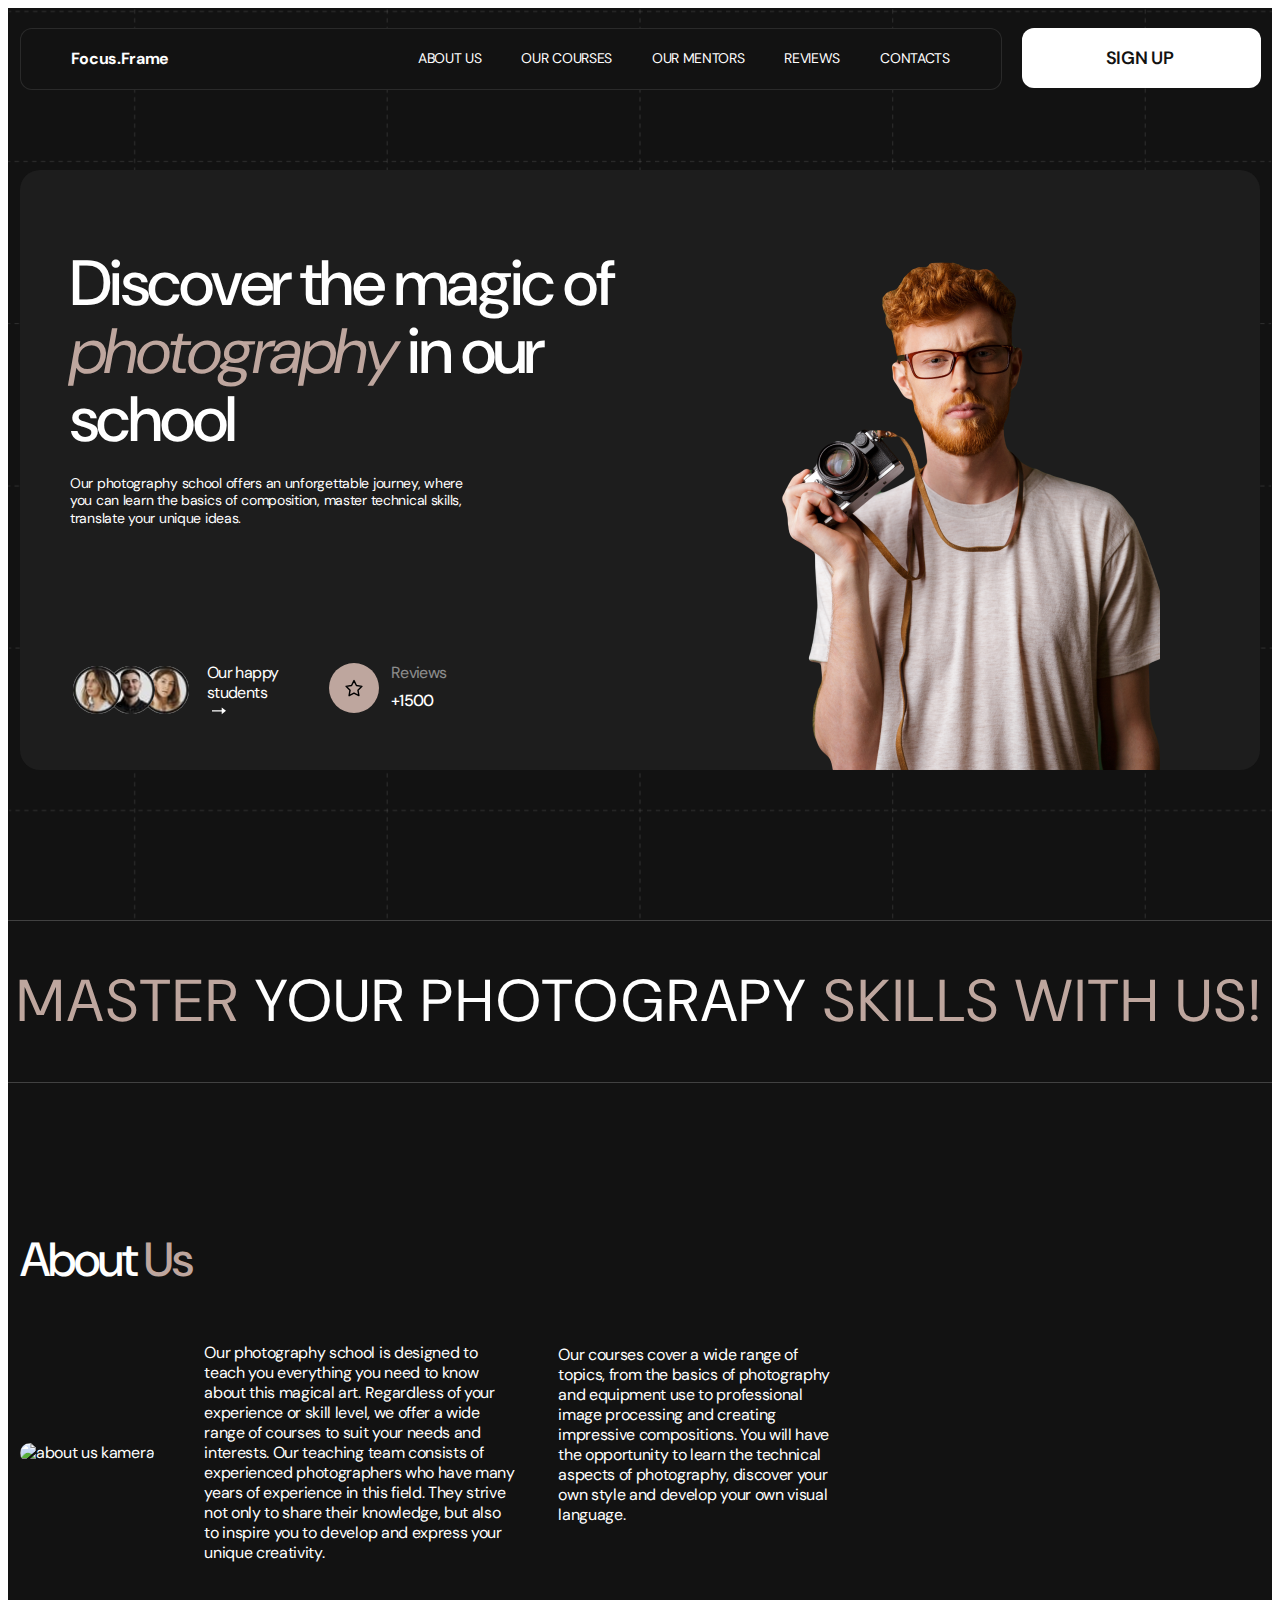
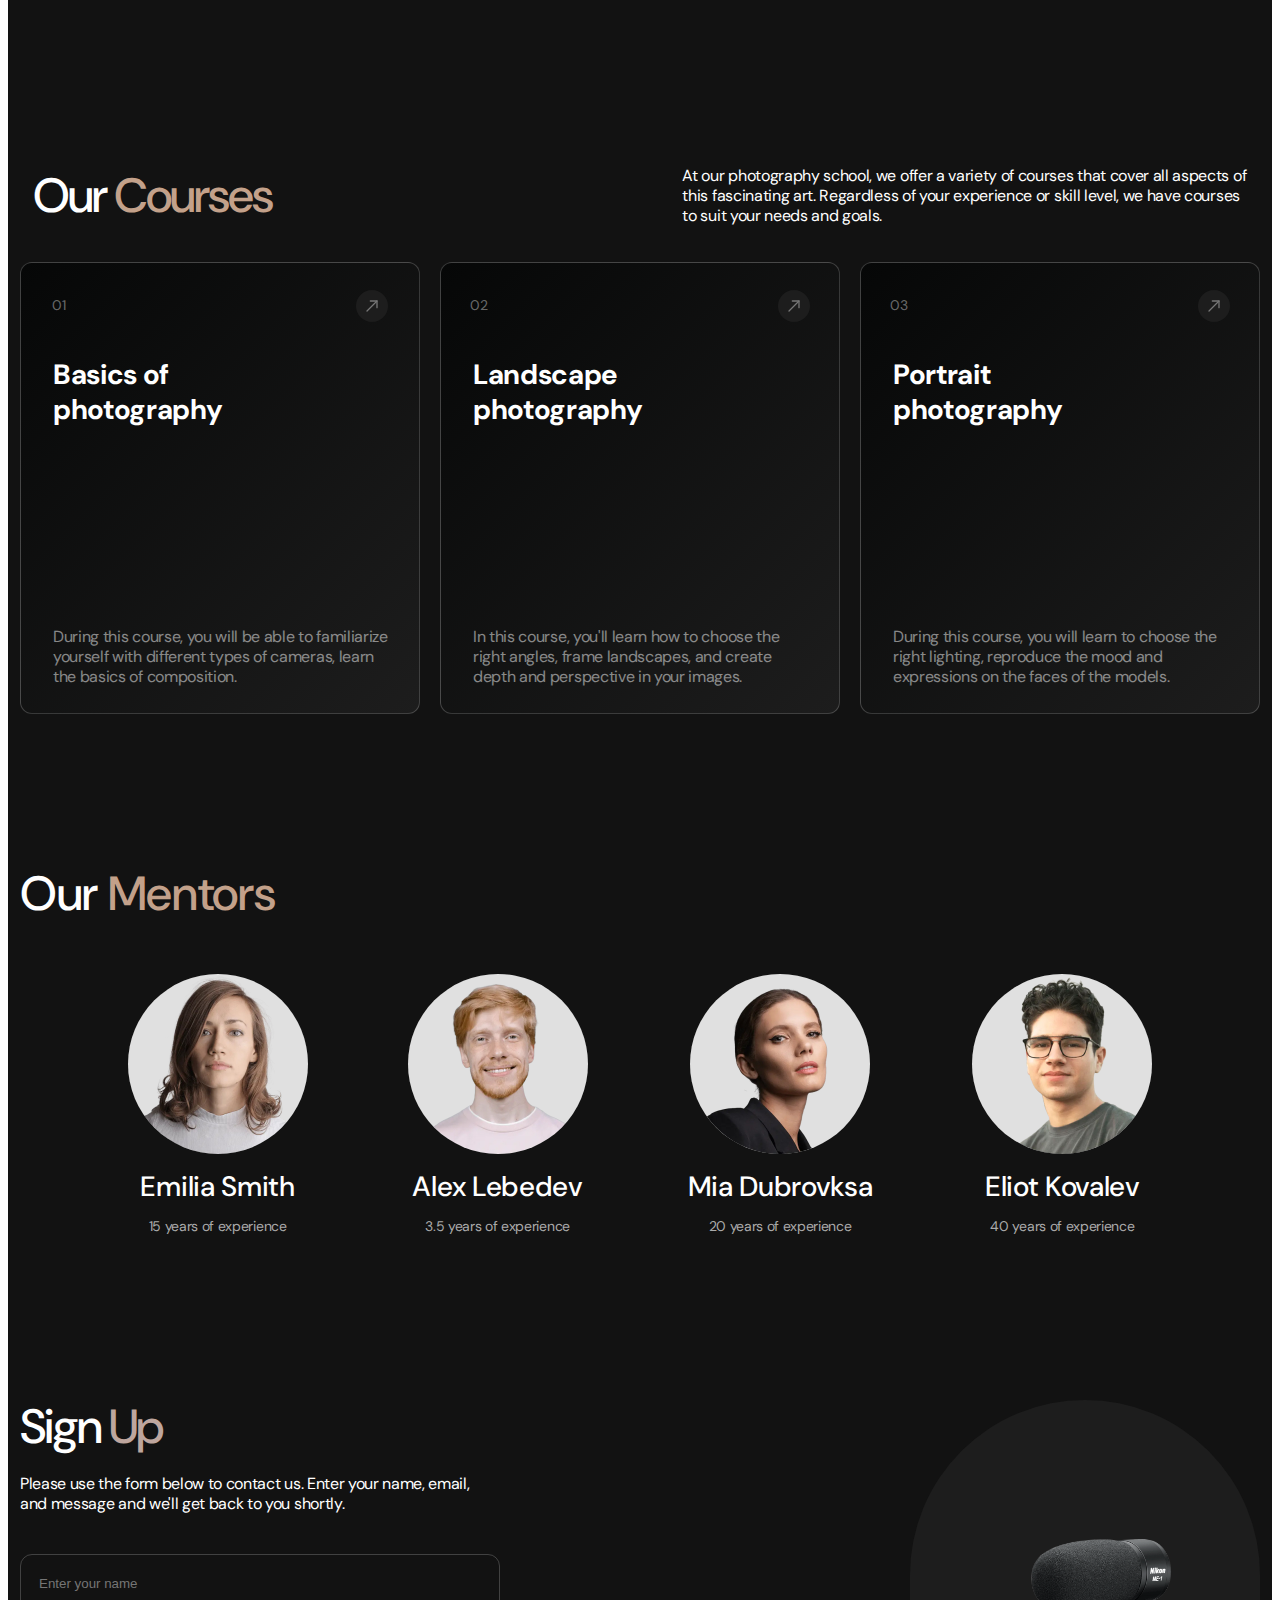
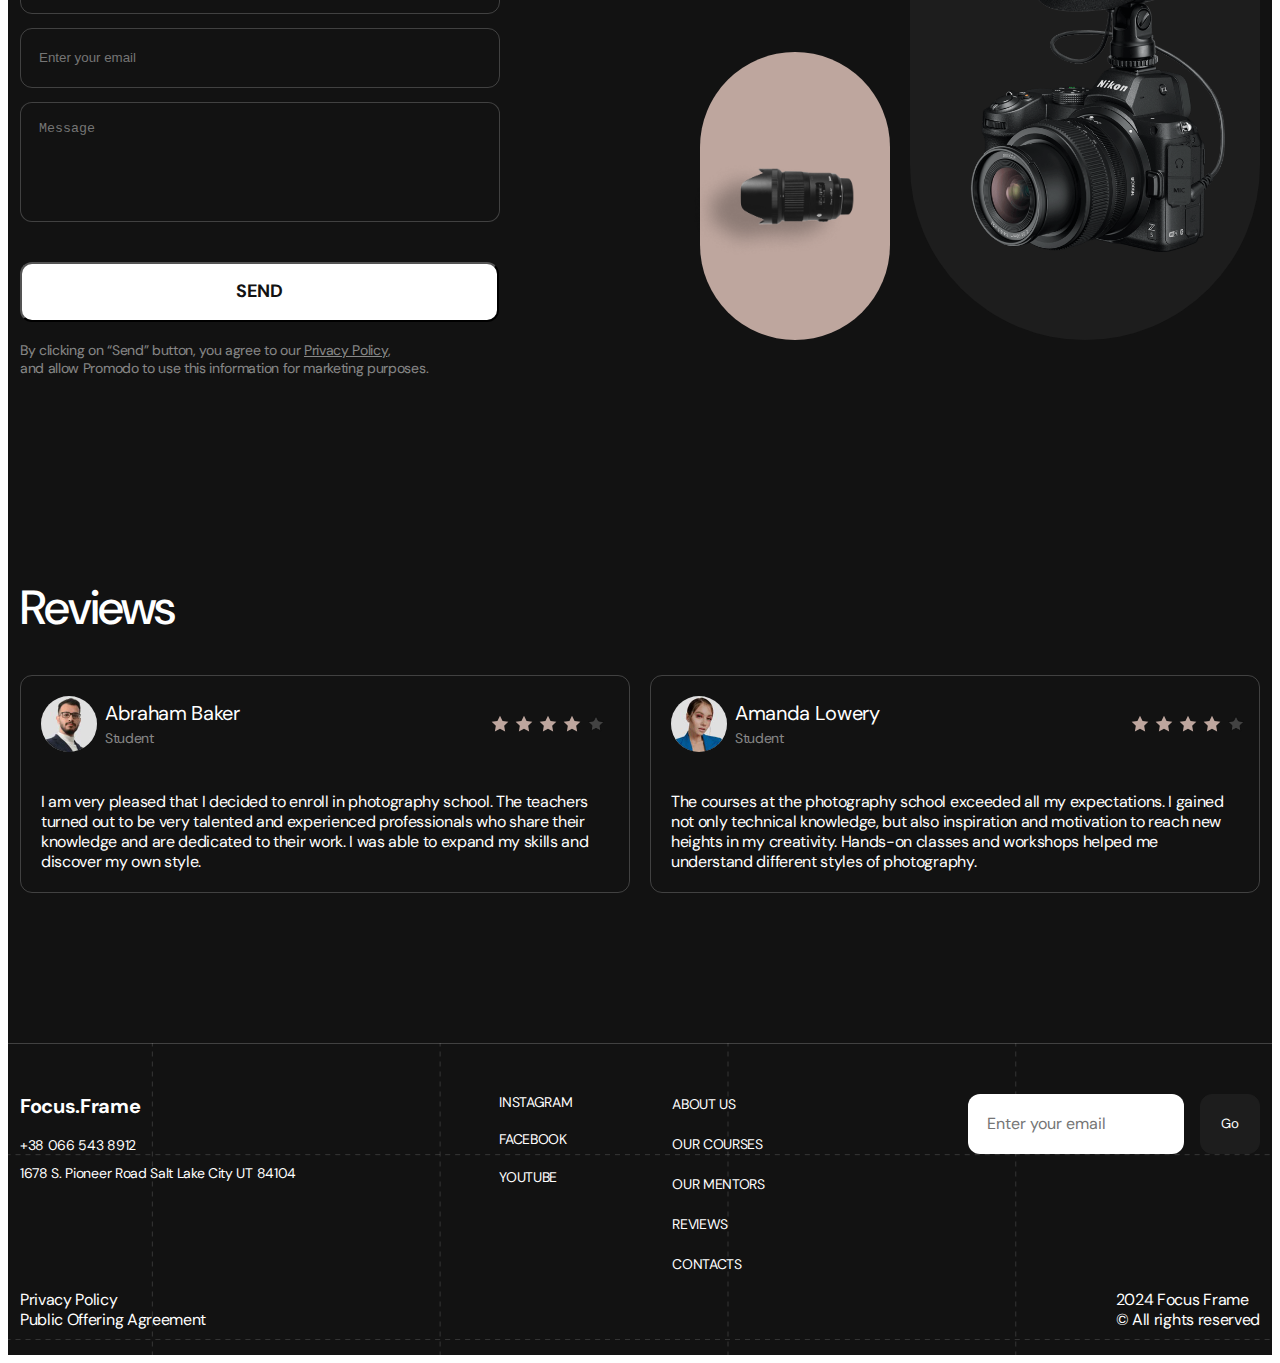
==== index.html @ 06e463d1 "Update index.html" ====
<!DOCTYPE html>
<html lang="en">
  <head>
    <meta charset="UTF-8" />
    <meta name="viewport" content="width=device-width, initial-scale=1.0" />
    <meta
      name="description"
      content="Profesyonel fotoğrafçılık kursumuzla, fotoğraf çekim teknikleri, kompozisyon ve ışıklandırma gibi önemli becerileri öğrenin. Hem yeni başlayanlar hem de deneyimli fotoğrafçılar için kapsamlı eğitim fırsatları."
    />
    <title>FocusFrame</title>
    <link rel="stylesheet" href="./css/styles.css" />
    <link
      rel="stylesheet"
      href="https://cdnjs.cloudflare.com/ajax/libs/modern-normalize/3.0.1/modern-normalize.min.css"
      integrity="sha512-q6WgHqiHlKyOqslT/lgBgodhd03Wp4BEqKeW6nNtlOY4quzyG3VoQKFrieaCeSnuVseNKRGpGeDU3qPmabCANg=="
      crossorigin="anonymous"
      referrerpolicy="no-referrer"
    />

    <link rel="preconnect" href="https://fonts.googleapis.com" />
    <link rel="preconnect" href="https://fonts.gstatic.com" crossorigin />
    <link
      href="https://fonts.googleapis.com/css2?family=DM+Sans:ital,opsz,wght@0,9..40,100..1000;1,9..40,100..1000&family=Playfair+Display:ital,wght@0,400..900;1,400..900&family=Raleway:ital,wght@0,100..900;1,100..900&family=Roboto:ital,wght@0,100;0,300;0,400;0,500;0,700;0,900;1,100;1,300;1,400;1,500;1,700;1,900&family=Tangerine:wght@400;700&display=swap"
      rel="stylesheet"
    />
  </head>
  <body>
    <!-- HEADER BAŞLADI-->

    <div class="hero_container">
      <header class="header" id="focus_frame">
        <div class="header_cont">
          <div class="nav_container">
            <a class="logo-link" href="#focus_frame">Focus.Frame</a>
            <nav class="header_nav">
              <ul class="nav_list">
                <li class="nav-item">
                  <a href="#about-section">About Us</a>
                </li>
                <li class="nav-item">
                  <a href="#courses-section">Our Courses</a>
                </li>
                <li class="nav-item">
                  <a href="#mentors">Our Mentors</a>
                </li>
                <li class="nav-item">
                  <a href="#reviews-section">Reviews</a>
                </li>
                <li class="nav-item">
                  <a href="#footer-section">Contacts</a>
                </li>
              </ul>
            </nav>

            <div class="cam_menu">
              <div class="camera_ic">
                <a class="camera-ic-a" href="">
                  <div class="clearfix pbs">
                    <svg class="icon icon-camera" width="16" height="16">
                      <use
                        xlink:href="./images/symbol-defs.svg#icon-camera"
                      ></use>
                    </svg>
                  </div>
                </a>
              </div>

              <div class="hamburger-menu">
                <span class="long"></span>
                <span class="short"></span>
                <span class="long"></span>
              </div>
            </div>
          </div>
          <div class="sign_button">
            <a class="sign_a" href="#sign_up">SIGN UP</a>
          </div>

          <!-- Tablet ve mobile versiyonda menünün açılması için "is-close" u kaldırınız !! -->
          <div class="mobile_window is-close ">
            <div class="mobile_menu">
              <div class="exit_div">
                <a href=""><span class="close-btn"></span></a>
              </div>
              <nav class="mobile-nav">
                <ul class="mobile-nav-list">
                  <li class="mobile-nav-item">
                    <a class="mobile-nav-item-link" href="#about-section"
                      >ABOUT US
                    </a>
                  </li>
                  <li class="mobile-nav-item">
                    <a class="mobile-nav-item-link" href="#courses-section"
                      >OUR COURSES</a
                    >
                  </li>
                  <li class="mobile-nav-item">
                    <a class="mobile-nav-item-link" href="#mentors"
                      >OUT MENTORS</a
                    >
                  </li>
                  <li class="mobile-nav-item">
                    <a class="mobile-nav-item-link" href="#reviews-section"
                      >REVİEWS</a
                    >
                  </li>
                  <li class="mobile-nav-item">
                    <a class="mobile-nav-item-link" href="#footer-section"
                      >CONTACTS</a
                    >
                  </li>
                </ul>
              </nav>
              <div class="mobile_menu_img">
                <img
                  src="./images/kamera.jpg"
                  alt="mobile menü kamera"
                  width="200"
                  height="250"
                />
              </div>
            </div>
          </div>
        </div>
      </header>
      <!-- HEADER BİTTİ-->

      <!-- HERO-SECTİON BAŞLADI-->
      <section class="hero_section">
        <div class="discover_cont">
          <h1 class="discover_title">
            Discover the magic of <span class="photo_span">photography </span>in
            our school
          </h1>
          <p class="discover_p">
            Our photography school offers an unforgettable journey, where you
            can learn the basics of composition, master technical skills,
            translate your unique ideas.
          </p>
          <div class="happy_cont">
            <ul class="happy-list">
              <li class="happy-item">
                <img
                  srcset="./images/girl.jpg 1x, ./images/girl@2x.jpg 2x"
                  alt="girl1"
                  width="54px"
                  height="54px"
                />
              </li>
              <li class="happy-item">
                <img
                  srcset="./images/boy.jpg 1x, ./images/boy@2x.jpg 2x"
                  alt="boy"
                  width="54px"
                  height="54px"
                />
              </li>
              <li class="happy-item">
                <img
                  srcset="
                    ./images/secondgirl.jpg    1x,
                    ./images/secondgirl@2x.jpg 2x
                  "
                  alt="secondgirl"
                  width="54px"
                  height="54px"
                />
              </li>
            </ul>
            <div class="student_text">
              <a class="students_p" href="">Our happy students</a>
              <div class="clearfix pbs">
                <svg width="24" height="14" class="icon icon-arrowone">
                  <use
                    xlink:href="./images/symbol-defs.svg#icon-arrowone"
                  ></use>
                </svg>
              </div>
            </div>
            <div class="star_rew">
              <div class="star_back">
                <svg
                  width="20"
                  height="19"
                  class="icon icon-herostar"
                  fill="none"
                  stroke="#000"
                  stroke-width="1.5"
                >
                  <use xlink:href="./images/symbol-defs.svg#icon-star"></use>
                </svg>
              </div>
              <div class="rew_div">
                <p class="rew_p">Reviews</p>
                <p class="rew_numb">+1500</p>
              </div>
            </div>
          </div>
        </div>
        <div class="cameramen_cont">
          <img
            srcset="./images/cameramen.png 1x, ./images/cameramen@2x.png 2x"
            alt="cameramen"
          />
        </div>
      </section>
    </div>

    <!-- HERO-SECTİON BİTTİ-->

    <!-- MASTER-SECTİON BAŞLADI-->

    <section id="master-section">
      <h2 class="master">

        MASTER <span class="master-span">YOUR PHOTOGRAPY </span> <span class="skill-mobile-span">SKILLS WITH US!</span>

      </h2>
    </section>

    <!-- MASTER-SECTİON BİTTİ-->

    <!-- ABOUT-SECTİON BAŞLADI-->

    <section id="about-section">
      <div class="about-us-container">
        <div class="about-us">
          <h2 class="about-us-title">
            About<span class="about-span"> Us</span>
          </h2>
        </div>
        <div class="about-us-kamera">
          <div class="about-us-img">
            <img
              class="kamera-img"
              src="images/kamera.jpg"
              alt="about us kamera"
            />
          </div>
          <div class="kamera-paragraf">
            <p class="paragraf-our-photo">
              Our photography school is designed to teach you everything you
              need to know about this magical art. Regardless of your experience
              or skill level, we offer a wide range of courses to suit your
              needs and interests. Our teaching team consists of experienced
              photographers who have many years of experience in this field.
              They strive not only to share their knowledge, but also to inspire
              you to develop and express your unique creativity.
            </p>

            <p class="paragraf-our-courses">
              Our courses cover a wide range of topics, from the basics of
              photography and equipment use to professional image processing and
              creating impressive compositions. You will have the opportunity to
              learn the technical aspects of photography, discover your own
              style and develop your own visual language.
            </p>
          </div>
        </div>
      </div>
    </section>

    <!-- ABOUT-SECTİON BİTTİ-->

    <!-- OUR-COURSES-SECTİON BAŞLADI-->
    <section id="courses-section">
      <div class="courses-container">
        <div class="courses-header">
          <h2 class="courses-head">
            Our <span class="courses-span">Courses</span>
          </h2>
          <p class="courses-head-text">
            At our photography school, we offer a variety of courses that cover
            all aspects of this fascinating art. Regardless of your experience
            or skill level, we have courses to suit your needs and goals.
          </p>
        </div>
        <div class="course-block">
          <!--İlk Kurs Bloğu-->
          <div class="course-card">
            <div class="course-number-area">
              <p class="course-number">01</p>
              <div class="course-icon">
                <svg width="20" height="20" class="icon icon-arrowtwo">
                  <use
                    xlink:href="./images/symbol-defs.svg#icon-arrowtwo"
                  ></use>
                </svg>
              </div>
            </div>
            <h3 class="course-card-title">Basics of photography</h3>
            <p class="course-card-text">
              During this course, you will be able to familiarize yourself with
              different types of cameras, learn the basics of composition.
            </p>
          </div>
          <!--İkinci Kurs Bloğu-->

          <div class="course-card">
            <div class="course-number-area">
              <p class="course-number">02</p>
              <div class="course-icon">
                <svg width="20" height="20" class="icon icon-arrowtwo">
                  <use
                    xlink:href="./images/symbol-defs.svg#icon-arrowtwo"
                  ></use>
                </svg>
              </div>
            </div>
            <h3 class="course-card-title">Landscape photography</h3>
            <p class="course-card-text">
              In this course, you'll learn how to choose the right angles, frame
              landscapes, and create depth and perspective in your images.
            </p>
          </div>
          <!--Üçüncü Kurs Bloğu-->

          <div class="course-card">
            <div class="course-number-area">
              <p class="course-number">03</p>
              <div class="course-icon">
                <svg width="20" height="20" class="icon icon-arrowtwo">
                  <use
                    xlink:href="./images/symbol-defs.svg#icon-arrowtwo"
                  ></use>
                </svg>
              </div>
            </div>
            <h3 class="course-card-title">Portrait photography</h3>
            <p class="course-card-text">
              During this course, you will learn to choose the right lighting,
              reproduce the mood and expressions on the faces of the models.
            </p>
          </div>
        </div>
      </div>
    </section>
    <!-- OUR-COURSES-SECTİON BİTTİ-->

    <!-- OUR-MENTORS-SECTİON BAŞLADI-->
    <section id="mentors">
      <div class="mentors-container">
        <h2 class="mentor-head">
          Our <span class="mentors-highlight">Mentors</span>
        </h2>
        <div class="mentors">
          <!-- İlk mentor bilgisi -->
          <div class="mentor">
            <img src="images/mentor-emilia.jpg" alt="Emilia Smith" />
            <h3>Emilia Smith</h3>
            <p>15 years of experience</p>
          </div>
          <!-- İkinci mentor bilgisi -->
          <div class="mentor">
            <img src="images/mentor-alex.jpg" alt="Alex Lebedev" />
            <h3>Alex Lebedev</h3>
            <p>3.5 years of experience</p>
          </div>
          <!-- Üçüncü mentor bilgisi -->
          <div class="mentor">
            <img src="images/mentor-mia.jpg" alt="Mia Dubrovksa" />
            <h3>Mia Dubrovksa</h3>
            <p>20 years of experience</p>
          </div>
          <!-- Dördüncü mentor bilgisi -->
          <div class="mentor">
            <img src="images/mentor-eliot.jpg" alt="Eliot Kovalev" />
            <h3>Eliot Kovalev</h3>
            <p>40 years of experience</p>
          </div>
        </div>
      </div>
    </section>
    <!-- OUR-MENTORS-SECTİON BİTTİ-->

    <!-- SIGN-UP-SECTİON BAŞLADI-->

    <section class="sign_up" id="sign_up">
      <div class="sign_up_container">
        <div class="sign-up-div">
          <h2 class="sign-up-tittle">
            <span>Sign </span><span class="sign-up-title2">Up</span>
          </h2>
          <p class="sign_up_desc">
            Please use the form below to contact us. Enter your name, email, and
            message and we'll get back to you shortly.
          </p>
          <form name="modal_form">
            <div class="input-group">
              <div class="input-prop">
                <input
                  type="text"
                  name="username"
                  class="username"
                  placeholder="Enter your name"
                />
              </div>
              <div class="input-prop">
                <input
                  type="text"
                  name="email"
                  class="email"
                  placeholder="Enter your email"
                />
              </div>

              <textarea
                name="message"
                id="message"
                class="message"
                placeholder="Message"
              ></textarea>
            </div>
            <div class="send-button-area">
              <input type="submit" value="Send" class="send-button" />
            </div>
            <div class="privacy-policy">
              <p class="alt-metin">
                By clicking on “Send” button, you agree to our
                <a href="#" class="privacy-policy-link">Privacy Policy</a
                >,<br />
                and allow Promodo to use this information for marketing
                purposes.
              </p>
            </div>
          </form>
        </div>
        <div class="camera-group">
          <div class="camera-lens">
            <img
              src="./images/sign_cam.png"
              srcset="./images/sign_cam@2x.png"
              alt="camera lens"
            />
          </div>
          <div class="camera-2">
            <div class="camera-2-back">
              <img
                src="./images/sign_camtwo.png"
                srcset="./images/sign_camtwo@2x.png"
                alt="camera photography"
              />
            </div>
          </div>
        </div>
      </div>
    </section>

    <!-- SIGN-UP-SECTİON BİTTİ-->

    <!-- REVİEWS-SECTİON BAŞLADI-->
    <section id="reviews-section" class="reviews-section">
      <div class="reviews-container">
        <div class="reviews-header">
          <h2 class="reviews-head">Reviews</h2>
        </div>
        <div class="reviews-cards">
          <div class="reviews-block">
            <div class="reviews-infostar">
              <div class="reviews-info">
                <img
                  src="images\abraham.jpg"
                  alt="Abraham Baker"
                  class="reviews-image"
                  srcset="images\abraham@2x.jpg"
                />
                <div class="reviews-info-plus">
                  <p class="review-personne-name">Abraham Baker</p>
                  <p class="review-personne-status">Student</p>
                </div>
              </div>
              <div class="review-stars">
                <svg width="20" height="20" class="icon-herostar">
                  <use xlink:href="./images/symbol-defs.svg#icon-star"></use>
                </svg>
                <svg width="20" height="20" class="icon-herostar">
                  <use xlink:href="./images/symbol-defs.svg#icon-star"></use>
                </svg>
                <svg width="20" height="20" class="icon-herostar">
                  <use xlink:href="./images/symbol-defs.svg#icon-star"></use>
                </svg>
                <svg width="20" height="20" class="icon-herostar">
                  <use xlink:href="./images/symbol-defs.svg#icon-star"></use>
                </svg>
                <svg width="20" height="20" class="icon-herostar">
                  <use
                    xlink:href="./images/symbol-defs.svg#icon-herostar"
                  ></use>
                </svg>
              </div>
            </div>

            <p class="reviews-text">
              I am very pleased that I decided to enroll in photography school.
              The teachers turned out to be very talented and experienced
              professionals who share their knowledge and are dedicated to their
              work. I was able to expand my skills and discover my own style.
            </p>
          </div>

          <div class="reviews-block-two">
            <div class="reviews-infostar">
              <div class="reviews-info">
                <img
                  src="images\amanda.jpg"
                  alt="Amanda Lowery"
                  class="reviews-image"
                  srcset="images\amanda@2x.jpg"
                />
                <div class="reviews-info-plus">
                  <p class="review-personne-name">Amanda Lowery</p>
                  <p class="review-personne-status">Student</p>
                </div>
              </div>
              <div class="review-stars-two">
                <svg width="20" height="20" class="icon-herostar">
                  <use xlink:href="./images/symbol-defs.svg#icon-star"></use>
                </svg>
                <svg width="20" height="20" class="icon-herostar">
                  <use xlink:href="./images/symbol-defs.svg#icon-star"></use>
                </svg>
                <svg width="20" height="20" class="icon-herostar">
                  <use xlink:href="./images/symbol-defs.svg#icon-star"></use>
                </svg>
                <svg width="20" height="20" class="icon-herostar">
                  <use xlink:href="./images/symbol-defs.svg#icon-star"></use>
                </svg>
                <svg width="20" height="20" class="icon-herostar">
                  <use
                    xlink:href="./images/symbol-defs.svg#icon-herostar"
                  ></use>
                </svg>
              </div>
            </div>
            <p class="reviews-text">
              The courses at the photography school exceeded all my
              expectations. I gained not only technical knowledge, but also
              inspiration and motivation to reach new heights in my creativity.
              Hands-on classes and workshops helped me understand different
              styles of photography.
            </p>
          </div>
        </div>
      </div>
    </section>
    <!-- REVİEWS-SECTİON BİTTİ-->

    <!-- FOOTER-SECTİON BAŞLADI -->

    <footer class="footer-section" id="footer-section">
      <div class="footer-container">
        <div class="footer-sol-blok">
          <div class="footer-logo">
            <a href="#focus_frame" class="footer-logo-link">Focus.Frame</a>
          </div>
          <address class="footer-adress">
            <ul class="footer-adress-list">
              <li class="footer-tel-number">
                <a href="#" class="footer-tel-number-link">+38 066 543 8912</a>
              </li>
              <li class="footer-adress-city">
                1678 S. Pioneer Road Salt Lake City UT 84104
              </li>
            </ul>
          </address>
        </div>
        <div class="footer-orta-blok">
          <div class="footer-social-media-links">
            <a href="instagram" class="orta-blok-links">instagram</a>
            <a href="facebook" class="orta-blok-links">facebook</a>
            <a href="youtube" class="orta-blok-links">youtube</a>
          </div>
          <nav class="footer-nav">
            <ul class="nav-list">
              <li class="nav-list-items">
                <a href="#about-section" class="orta-blok-links">about us</a>
              </li>
              <li class="nav-list-items">
                <a href="#courses-section" class="orta-blok-links"
                  >our courses</a
                >
              </li>
              <li class="nav-list-items">
                <a href="#mentors" class="orta-blok-links">our mentors</a>
              </li>
              <li class="nav-list-items">
                <a href="#reviews-section" class="orta-blok-links">reviews</a>
              </li>
              <li class="nav-list-items">
                <a href="#footer-section" class="orta-blok-links">contacts</a>
              </li>
            </ul>
          </nav>
        </div>
        <div class="footer-sag-blok">
          <form class="footer-input">
            <input
              type="email"
              class="footer-input-email"
              placeholder="Enter your email"
            />
            <input type="submit" value="Go" class="footer-go-button" />
          </form>
        </div>
      </div>

      <div class="footer-en-alt-blok">
        <div class="footer-privacy-policy">
          <a href="#" class="footer-privacy-public">Privacy Policy </a><br />
          <a href="#" class="footer-privacy-public"
            >Public Offering Agreement</a
          >
        </div>
        <div class="footer-focus-frame">
          <p class="focus-frame-prag">2024 Focus Frame</p>
          <p class="focus-frame-prag">© All rights reserved</p>
        </div>
      </div>
    </footer>

    <!-- FOOTER-SECTİON BİTTİ -->
  </body>
</html>
---- css/styles.css ----
body {
  font-family: "DM Sans", sans-serif;
  font-weight: 400;
  font-size: 16px;
  line-height: 1.25;
  letter-spacing: -0.02em;
  color: #000;
}
* {
  box-sizing: border-box;
}

/* HEADER BAŞLADI */

.hero_container {
  position: relative;
  background-image: url(../images/grid_back.png);
  background-repeat: repeat;
  background-color: #121212;
  background-size: contain;
  background-position: center;
  z-index: 1;
  padding-bottom: 150px;
}

.header {
  display: flex;
  position: relative;
  z-index: 100;
  max-width: 1440px;
  margin: 0 auto;
}
.header_cont {
  display: flex;
  flex-direction: row;
  max-width: 100%;
  margin: 0 auto;
}
.nav_container {
  border: 1px solid rgba(255, 255, 255, 0.1);
  border-radius: 12px;
  display: flex;
  width: 982px;
  align-items: center;

  margin-top: 20px;
  margin-right: 20px;
  margin-bottom: 80px;
  background-color: #121212;
}
.nav_list {
  display: flex;
  gap: 40px;
  margin-top: 21px;
  margin-bottom: 21px;
  list-style: none;
}
.nav-item {
  font-family: "DM Sans", sans-serif;
  font-weight: 400;
  font-size: 14px;
  text-transform: uppercase;
  color: #fff;
}
.nav-item a {
  text-decoration: none;
  color: #fff;
}
.logo-link {
  margin-right: 209px;
  padding-left: 50px;
  font-size: 16px;
  font-weight: 700;
  text-decoration: none;
  color: #fff;
}
.sign_button {
  margin-top: 20px;
  border-radius: 12px;
  padding: 16px 84px;
  width: 239px;
  height: 60px;
  background: #fff;
}
.sign_button:hover {
  background-color: #121212;
  color: #bea69e;
  border: 1px solid #1d1d1d;
}

.sign_a {
  font-family: "DM Sans", sans-serif;
  font-weight: 600;
  font-size: 18px;
  line-height: 1.55556;
  text-transform: uppercase;
  color: #121212;
  background: #fff;
  text-decoration: none;
}
.sign_button:hover .sign_a {
  background-color: #121212;
  color: #bea69e;
}

/* HEADER BİTTİ */

/* HERO-SECTİON BAŞLADI */

.hero_section {
  background-color: #1d1d1d;
  z-index: 100;
  width: 1240px;
  height: 600px;
  margin-left: 100px;
  margin-right: 100px;
  border-radius: 20px;
  z-index: 100;
  margin: 0 auto;
}

.discover_cont {
  display: flex;
  flex-direction: column;
  padding-top: 80px;
  margin-right: 130px;
}

.discover_title {
  font-weight: 500;
  font-size: 64px;
  line-height: 1.0625;
  letter-spacing: -0.04em;
  color: #fff;
  width: 563px;
  margin-left: 50px;
  margin-top: 0;
  margin-bottom: 0;
}

.discover_p {
  width: 418px;
  margin-left: 50px;
  font-weight: 400;
  font-size: 14px;
  line-height: 1.28571;
  letter-spacing: -0.02em;
  color: #fff;
  margin-top: 20px;
  margin-bottom: 136px;
}

.photo_span {
  font-style: italic;
  font-weight: 400;
  color: #bea69e;
}

.happy_cont {
  display: flex;
  height: 56px;
  margin-bottom: 50px;
  width: 390px;
  margin-left: 50px;
}

.happy-list {
  list-style: none;
  display: flex;
  justify-content: flex-start;
  align-items: flex-start;
  width: 137px;
  padding-left: 0px;
}

.happy-item {
  position: relative;
}

.happy-item img {
  border-radius: 100px;
  border: 3px solid transparent;
}

.happy-item:nth-child(1) {
  top: -16px;
  left: 0;
  z-index: 3;
}

.happy-item:nth-child(2) {
  top: -16px;
  left: -20px;
  z-index: 2;
}

.happy-item:nth-child(3) {
  top: -16px;
  left: -40px;
  z-index: 1;
}

.student_text {
  display: flex;
  flex-direction: column;
  margin-right: 40px;
}
.students_p {
  font-weight: 400;
  font-size: 16px;
  line-height: 1.25;
  letter-spacing: -0.04em;
  color: #fff;
  width: 82px;
  margin-top: 0;
  margin-bottom: 0px;
  text-decoration: none;
}
.icon-arrowone {
  padding: 0;
}

.star_rew {
  display: flex;
}
.star_back {
  width: 50px;
  height: 50px;
  background-color: #bea69e;
  border-radius: 50%;
  display: flex;
  justify-content: center;
  align-items: center;
  margin-right: 12px;
}

.rew_div {
  display: flex;
  flex-direction: column;
}
.rew_p {
  margin: 0;
  margin-bottom: 8px;
  font-weight: 400;
  font-size: 16px;
  line-height: 1.25;
  letter-spacing: -0.04em;
  color: rgba(255, 255, 255, 0.5);
}
.rew_numb {
  margin: 0;
  font-weight: 500;
  font-size: 16px;
  line-height: 1.25;
  letter-spacing: -0.04em;
  color: #fff;
}

.hero_section {
  display: flex;
  flex-direction: row;
}

.cameramen_cont {
  margin-top: 80px;
}

/* HERO-SECTİON BİTTİ */

/* MASTER-SECTİON BAŞLADI */
#master-section {
  border-top: 1px solid rgba(255, 255, 255, 0.2);
  border-bottom: 1px solid rgba(255, 255, 255, 0.2);
  background-color: #121212;
  display: flex;
  align-items: center;
  justify-content: center;
}
.master {
  font-family: "DM Sans", sans-serif;
  font-weight: 400;
  font-size: 59px;
  line-height: 1.08;
  letter-spacing: 0.05em;
  color: rgba(190, 166, 158, 1);
}
.master-span {
  color: #fff;
}
/* MASTER-SECTİON BİTTİ */

/* ABOUT-SECTİON BAŞLADI */
#about-section {
  background-color: #121212;
  font-family: "DM Sans", sans-serif;
  color: rgba(255, 255, 255, 1);
}
.about-span {
  color: rgba(190, 166, 158, 1);
}
.about-us-title {
  font-weight: 500;
  font-size: 48px;
  line-height: 1.125;
  letter-spacing: -0.04em;
  margin-top: 0;
}
.about-us-container {
  margin: 0 auto;
  max-width: 1240px;
  padding-top: 150px;
}
.about-us-kamera {
  display: flex;
  align-items: center;
  gap: 50px;
}
.kamera-paragraf {
  display: flex;
  align-items: center;
  gap: 40px;
}
.kamera-img {
  width: 560px;
  height: 240px;
  border-radius: 1000px;
  object-fit: cover;
}
.paragraf-our-photo {
  font-size: 16px;
  width: 314px;
  height: 220px;
}
.paragraf-our-courses {
  font-size: 16px;
  width: 276px;
  height: 215px;
}

/* ABOUT-SECTİON BİTTİ */

/* OUR-COURSES-SECTİON BAŞLADI */
.courses-container {
  background-color: #121212; /* Koyu arka plan rengi */
  color: #ffffff;
  font-family: "DM Sans", sans-serif;
  padding-top: 150px;
}

.courses-header {
  display: flex;
  justify-content: center;
  align-items: center;
  gap: 410px;
}

.courses-head {
  font-size: 48px;
  font-weight: 500;
  line-height: 1.12em;
  letter-spacing: -0.04em;
  text-align: start;
}

.courses-span {
  color: #c3a18a;
}

.courses-head-text {
  width: 565px;
  height: 60px;
  font-size: 16px;
}

.course-block {
  display: flex;
  justify-content: center;
  gap: 20px;
  
}

.course-card {
  background: linear-gradient(
    135deg,
    rgba(6, 7, 7, 1),
    rgba(29, 29, 29, 1)
  ); /* Linear gradient */
  width: 400px;
  height: 452px;
  border-radius: 12px;
  border: 1px solid rgba(255, 255, 255, 0.2);
}

.course-number-area {
  display: flex;
  flex-direction: row;
  gap: 290px;
  justify-content: center;
  align-items: center;
  margin-top: 20px;
}

.course-number {
  color: rgba(255, 255, 255, 0.4);
  font-size: 14px;
}

.course-icon {
  display: flex;
  align-items: center;
  justify-content: center;
  background-color: rgba(29, 29, 29, 1);
  border-radius: 50%;
  width: 32px;
  height: 32px;
}

.course-icon:hover {
  background-color: #c3a18a;
  cursor: pointer;
}

.course-card-title {
  font-size: 28px;
  width: 265px;
  margin-bottom: 200px;
  margin-left: 32px;
}

.course-card-text {
  font-size: 16px;
  color: rgba(255, 255, 255, 0.5);
  margin-left: 32px;
  width: 336px;
  margin-bottom: 32px;
}

/* OUR-COURSES-SECTİON BİTTİ */

/* OUR-MENTORS-SECTİON BAŞLADI */
/* Mentorlar bölümü arka plan ve genel stil ayarları */
#mentors {
  background-color: #121212; /* Koyu arka plan rengi */
  color: #ffffff; /* Beyaz metin rengi */
  text-align: center;
  padding-top: 150px;
}
/* İçeriği merkeze almak için kullanılan kapsayıcı */
.mentors-container {
  max-width: 1440px;
  margin: auto;
}
/* Başlık stili */
.mentor-head {
  font-size: 48px;
  margin-top: 0;
  text-align: left;
  font-weight: 500;
  max-width: 1240px;
  margin: 0 auto;
  margin-bottom: 50px;
}
/* Vurgulanan kelimenin rengi */
.mentors-highlight {
  color: #c3a18a;
}
/* Mentor kartlarını yatay hizalamak için kullanılan flex container */
.mentors {
  display: flex;
  justify-content: center;
  gap: 100px;
  flex-wrap: wrap; /* Küçük ekranlarda uyumlu olması için */
}
/* Her bir mentor kartı */
.mentor {
  text-align: center;
}
/* Mentor fotoğrafları */
.mentor img {
  width: 180px;
  height: 180px;
  border-radius: 50%; /* Daire şeklinde görüntüleme */
  object-fit: cover;
}
/* Mentor isimleri */
.mentor h3 {
  margin-top: 10px;
  font-size: 28px;
  font-weight: 500;
  margin-bottom: 4px;
}
/* Mentor deneyim bilgileri */
.mentor p {
  font-size: 14px;
  color: #aaa;
  font-weight: 400;
}
/* OUR-MENTORS-SECTİON BİTTİ */

/* SIGN-UP-SECTİON BAŞLADI */
.sign_up {
  background-color: #121212;
  color: #ffffff;
  padding-top: 150px;
  font-family: "DM Sans", sans-serif;
}
.sign_up_container {
  display: flex;
  max-width: 1240px;
  margin: 0 auto;
  gap: 200px;
}
.sign-up-div {
  max-width: 480px;
  display: flex;
  flex-direction: column;
  gap: 140;
}
.sign-up-tittle {
  font-size: 48px;
  font-weight: 500;
  line-height: 1.12em;
  letter-spacing: -0.04em;
  margin: 0;
}
.sign-up-title2 {
  color: #bea69e;
  font-weight: 500;
}
.sign_up_desc {
  font-size: 16px;
  font-weight: 400;
  line-height: 1.25em;
  letter-spacing: -0.02em;
  margin-top: 20px;
  margin-bottom: 40px;
}
.modal_form {
  display: flex;
  flex-direction: column;
  max-width: 100%;
}
.input-group {
  display: flex;
  flex-direction: column;
  gap: 14px;
}
.input-prop {
  max-width: 480px;
  border: 1px solid rgba(255, 255, 255, 0.2);
  height: 60px;
  border-radius: 12px;
  display: flex;
  align-items: center;
}

.input-group .input-prop:focus-within {
  border: 1px solid rgba(255, 255, 255, 0.5);
}
.input-group .input-prop input {
  color: #fff;
  width: 100%;
  background-color: #121212;
  border: none;
  outline: none;
  padding-left: 18px;
}
.input-group .message {
  color: #fff;
  width: 100%;
  background-color: #121212;
  border: none;
  outline: none;
  resize: none;
  height: 120px;
  border: 1px solid rgba(255, 255, 255, 0.2);
  border-radius: 14px;
  padding: 18px;
  max-width: 480px;
  border: 1px solid rgba(255, 255, 255, 0.2);
  border-radius: 12px;
  display: flex;
  align-items: center;
}
.input-group .message:focus-within {
  border: 1px solid rgba(255, 255, 255, 0.5);
}

.send-button {
  margin-top: 40px;
  width: 479px;
  height: 60px;
  text-transform: uppercase;
  font-family: "DM Sans", sans-serif;
  font-weight: 700;
  font-size: 18px;
  line-height: 1.55em;
  color: rgba(18, 18, 18, 1);
  border-radius: 12px;
  background-color: rgba(255, 255, 255, 1);
}
.send-button-area:hover {
  background-color: #121212;
}
.send-button-area:hover .send-button {
  background-color: #121212;
  color: #bea69e;
  border: 1px solid #1d1d1d;
}

.privacy-policy {
  margin-top: 20px;
}
.privacy-policy,
.privacy-policy-link {
  color: rgba(255, 255, 255, 0.5);
}
.alt-metin {
  font-weight: 400;
  font-size: 14px;
  line-height: 1.28em;
  color: rgba(255, 255, 255, 0.5);
  gap: 12;
}

.camera-group {
  display: flex;
  gap: 20px;
}
.camera-lens {
  margin-top: 252px;
}
.camera-lens {
  background-color: rgba(190, 166, 158, 1);
  width: 190px;
  height: 288px;
  border-radius: 1000px;
  display: flex;
  align-items: center;
  justify-content: center;
}
.camera-lens img {
  width: 163px;
  height: 154px;
  transform: translate(-14%, 10%);
}
.camera-2-back {
  width: 350px;
  height: 540px;
  background-color: rgba(29, 29, 29, 1);
  border-radius: 1000px;
}
.camera-2-back img {
  width: 254px;
  height: 313px;
  margin-top: 139px;
  margin-bottom: 126px;
  transform: translate(24%);
}

/* SIGN-UP-SECTİON BİTTİ */


/* REVİEWS-SECTİON BAŞLADI */


/* REVİEWS-SECTİON BAŞLADI */


#reviews-section {
  background-color: #121212; /* Koyu arka plan rengi */
  color: #ffffff;
  font-family: "DM Sans", sans-serif;
  padding-top: 150px;
  padding-bottom: 150px;

}

.reviews-container {
  display: flex;
  flex-direction: column;
  justify-content: center;
  margin: 0 auto;
  max-width: 1240px;
}

.reviews-header {
  max-width: 1240px;
}

.reviews-head {
  font-size: 48px;
  text-align: start;
  font-weight: 500;
  line-height: 1.12em;
  letter-spacing: -0.04em;
}

.reviews-cards {
  display: flex;
  justify-content: center;
  align-items: center;
  gap: 20px;
  max-width: 1280px;
}

.reviews-block,
.reviews-block-two {
  border: 1px solid rgba(255, 255, 255, 0.2);
  max-width: 610px;
  border-radius: 12px;
}


}

.reviews-container {
  display: flex;
  flex-direction: column;
  justify-content: center;
  margin: 0 auto;
  max-width: 1240px;
}

.reviews-header {
  max-width: 1240px;
}

.reviews-head {
  font-size: 48px;
  text-align: start;
  font-weight: 500;
  line-height: 1.12em;
  letter-spacing: -0.04em;
}

.reviews-cards {
  display: flex;
  justify-content: center;
  align-items: center;
  gap: 20px;
  max-width: 1280px;
}

.reviews-block,
.reviews-block-two {
  border: 1px solid rgba(255, 255, 255, 0.2);
  max-width: 610px;
  border-radius: 12px;
}


.reviews-infostar {
  display: flex;
  align-items: center;
  gap: 230px;
}

.reviews-info {
  display: flex;
  margin: 20px;
  align-items: center;
}

.reviews-image {
  width: 56px;
  height: 56px;
  border-radius: 50%;
}

.reviews-info-plus {
  display: flex;
  flex-direction: column;
  gap: 4px;
  margin-left: 8px;
}
.review-personne-name {
  font-size: 20px;
  margin: 0;
}

.review-personne-status {
  font-size: 14px;
  margin: 0;
  color: rgba(255, 255, 255, 0.5);
}

.reviews-text {
  margin: 20px;
}

.review-stars {
  display: flex;
  gap: 4px;
}


.review-stars-two {
  display: flex;
  gap: 4px;
}



.review-stars-two {
  display: flex;
  gap: 4px;
}


.icon-herostar use {
  fill: #bea69e;
}
/* REVİEWS-SECTİON BİTTİ */

/* FOOTER-SECTİON BAŞLADI */
.footer-section {
  background-color: #121212;
  background-image: url(../images/grid_back.png);
  color: #fff;
  border-top: 1px solid rgba(255, 255, 255, 0.2);
}
.footer-container {
  display: flex;
  justify-content: space-between;
  gap: 190px;
  margin: 0 auto;
  max-width: 1240px;
  margin-top: 50px;
}
.footer-sol-blok {
  display: flex;
  flex-direction: column;
}
.footer-logo-link {
  font-family: "DM Sans", sans-serif;
  font-size: 20px;
  font-weight: 700;
  color: #fff;
  text-decoration: none;
}
.footer-adress-list {
  padding: 0;
  display: flex;
  flex-direction: column;
  gap: 10px;
}

.footer-tel-number-link {
  color: #fff;
  text-decoration: none;
  font-style: normal;
  font-size: 14px;
  line-height: 1.28em;
  font-family: "DM Sans", sans-serif;
}

.footer-adress-city {
  font-size: 14px;
  line-height: 1.28em;
  font-family: "DM Sans", sans-serif;
  font-style: normal;
}
.footer-adress-list {
  list-style-type: none;
}
.footer-orta-blok {
  display: flex;
  justify-content: space-between;
  gap: 60px;
}
.footer-social-media-links {
  display: flex;
  flex-direction: column;
  gap: 20px;
}
.orta-blok-links {
  color: #fff;
  text-decoration: none;
  text-transform: uppercase;
  font-family: "DM Sans", sans-serif;
  font-size: 14px;
}
.footer-nav {
  margin: 0;
}
.nav-list {
  list-style-type: none;
  display: flex;
  flex-direction: column;
  gap: 20px;
  margin-top: 0;
}

.footer-en-alt-blok {
  display: flex;
}

.footer-input {
  display: flex;
  gap: 16px;
}
.footer-input-email {
  border: 1px solid rgba(255, 255, 255, 0.2);
  border-radius: 12px;
  width: 216px;
  height: 60px;
  font-family: "DM Sans", sans-serif;
  font-weight: 400;
  font-size: 16px;
  line-height: 1.25em;
  outline: none;
  padding-left: 18px;
}
.footer-input-email:focus-within {
  border: 1px solid rgba(255, 255, 255, 0.5);
  border-radius: 12px;
  width: 216px;
  height: 60px;
}
.footer-go-button {
  width: 60px;
  height: 60px;
  background-color: rgba(29, 29, 29, 1);
  border: 1px solid rgba(29, 29, 29, 1);
  border-radius: 12px;
  color: #fff;
  font-family: "DM Sans", sans-serif;
}
.footer-go-button:hover {
  background-color: #121212;
  color: #bea69e;
  border: 1px solid #1d1d1d;
}
.footer-privacy-public {
  font-family: "DM Sans", sans-serif;
  font-weight: 14px;
  font-weight: 400;
  color: #fff;
  text-decoration: none;
}
.footer-en-alt-blok {
  display: flex;
  justify-content: space-between;
  max-width: 1240px;
  margin: 0 auto;
  padding-bottom: 25px;
}
.focus-frame-prag {
  margin: 0;
  padding: 0;
}

/* FOOTER-SECTİON BİTTİ */

@media screen and (min-width: 320px) and (max-width: 767px) {
  body {
    /* HEADER BAŞLADI */

    .header_nav {
      display: none;
    }
    .nav_container {
      margin: 20px 20px;
      display: flex;
      flex-direction: row;
      justify-content: space-between;
    }
    .logo-link {
      padding: 20px 17px;
      padding-right: 0px;
      margin: unset;
      font-size: 16px;
    }
    .sign_button {
      display: none;
    }

    .cam_menu {
      width: 80px;
      display: flex;
      margin-right: 20px;
    }

    .camera_ic {
      width: 32px;
      height: 32px;
      display: flex;
      justify-content: center;
      align-items: center;
      border-radius: 50%;
      background-color: #1d1d1d;
    }
    .hamburger-menu {
      display: flex;
      flex-direction: column;
      align-items: center;
      gap: 5px;
      cursor: pointer;
      width: 32px;
      height: 22px;
      margin-left: 14px;
      margin-top: 8px;
    }

    .hamburger-menu span {
      display: block;
      height: 2px;
      background-color: #fff;
      border-radius: 2px;
    }

    .long {
      width: 30px;
      margin-left: auto;
    }

    .short {
      width: 20px;
      margin-left: auto;
    }

    /* HEADER BİTTİ */

    /* HERO-SECTİON BAŞLADI */

    .hero_section {
      display: flex;
      flex-direction: column;
      justify-content: space-between;
      background-color: #1d1d1d;
      margin-left: auto;
      margin-right: auto;
      width: 280px;
      height: 750px;
    }
    .hero_container {
      padding-bottom: 80px;
    }
    .cameramen_cont {
      margin: unset;
    }
    .discover_cont {
      margin: unset;
      padding-top: 40px;
    }
    .discover_title {
      width: 260px;
      margin-left: 20px;
      margin-right: 20px;
      font-weight: 500;
      font-size: 40px;
      line-height: 1.1;
      letter-spacing: -0.04em;
      color: #fff;
    }
    .discover_p {
      margin: unset;
      width: 260px;
      margin-left: 20px;
      margin-right: 20px;
      margin-top: 20px;
      font-size: 14px;
      margin-bottom: 40px;
    }

    .happy_cont {
      margin-left: 20px;
      margin-right: 40px;
      display: flex;
      flex-wrap: wrap;
      font-size: 14px;
    }
    .star_rew {
      width: 100%;
    }
    .cameramen_cont {
      display: flex;
      align-items: flex-end;
      margin-left: 40px;
    }
    .cameramen_cont img {
      width: 194px;
      height: 236px;
    }

    .mobile_window {
      position: fixed;
      top: 0;
      left: 0;
      width: 100vw;
      height: 100%;
      background-color: rgba(35, 35, 36, 0.4);
      transition: opacity 250ms cubic-bezier(0.4, 0, 0.2, 1),
        visibility 250ms cubic-bezier(0.4, 0, 0.2, 1);
      display: flex;
      justify-content: flex-end;
    }
    /* -------Menu açıp kapatmak için--------*/
    .is-close {
      display: none;
    }
    /* -------Menu açıp kapatmak için--------*/
    .mobile_menu {
      width: 200px;
      position: fixed;
      margin-left: auto;
      height: 100vh;
      background-color: #bea69e;
      display: flex;
      flex-direction: column;
      justify-content: space-between;
    }
    .exit_div {
      display: flex;
      justify-content: flex-end;
    }
    .close-btn {
      display: inline-block;
      width: 20px;
      height: 20px;
      position: relative;
      cursor: pointer;
      margin-top: 15px;
      margin-right: 20px;

    }

    .close-btn::before,
    .close-btn::after {
      content: "";
      position: absolute;
      top: 50%;
      left: 0;
      width: 100%;
      height: 3px;
      background-color: black;
      border-radius: 3px;
    }

    .close-btn::before {
      transform: rotate(45deg);
    }

    .close-btn::after {
      transform: rotate(-45deg);
    }

    .mobile-nav-list {
      list-style-type: none;
      margin-top: 100px;
      display: flex;
      flex-direction: column;
      gap: 20px;
      padding-left: 20px;
    }
    .mobile-nav-item-link {
      text-decoration: none;
      color: #121212;
      font-weight: 400;
      font-size: 14px;
      text-transform: uppercase;
      color: #121212;
      font-family: "DM Sans", sans-serif;
    }
    .mobile-nav-item-link:hover {
      font-weight: 700;
    }
    .mobile_menu_img {
      object-fit: cover;
    }
    .mobile_menu_img img {
      display: block;
      width: 100%;
      height: 100%;
    }


    .close-btn::before,
    .close-btn::after {
      content: "";
      position: absolute;
      top: 50%;
      left: 0;
      width: 100%;
      height: 3px;
      background-color: black;
      border-radius: 3px;
    }

    .close-btn::before {
      transform: rotate(45deg);
    }

    .close-btn::after {
      transform: rotate(-45deg);
    }

    .mobile-nav-list {
      list-style-type: none;
      margin-top: 100px;
      display: flex;
      flex-direction: column;
      gap: 20px;
      padding-left: 20px;
    }
    .mobile-nav-item-link {
      text-decoration: none;
      color: #121212;
      font-weight: 400;
      font-size: 14px;
      text-transform: uppercase;
      color: #121212;
      font-family: "DM Sans", sans-serif;
    }
    .mobile-nav-item-link:hover {
      font-weight: 700;
    }
    .mobile_menu_img {
      object-fit: cover;
    }
    .mobile_menu_img img {
      display: block;
      width: 100%;
      height: 100%;
    }


    /* HERO-SECTİON BİTTİ */

    /* MASTER-SECTİON BAŞLADI */
    .skill-mobile-span{
      display: flex;
      justify-content: center;
      align-items: center;
    }

    .master{
      font-size: 20px;
      max-width: 335px;
      line-height: 1.14;
      letter-spacing: -0.02em;
    }
      
    /* MASTER-SECTİON BİTTİ */

    /* ABOUT-SECTİON BAŞLADI */
    .kamera-img{
      width: 335px;
      height: 209px;
      overflow: hidden;
    }
    .about-us-title{
      font-size: 28px;
      line-height: 1.14;
      letter-spacing: -0.04em;
    }

    .about-us-kamera
    { flex-direction: column;
      gap: 40px;
    }
    .about-us-container{
      max-width: 335px;
      padding-top: 80px;

    }
    
    .kamera-paragraf{
      flex: 1 1 100%;
     font-size: 14px;
     letter-spacing: -0.02em;
     line-height: 1.285 ;
     width: calc(100% - 20px);
     gap: 20px;
     flex-wrap: wrap;
    }
    
    /* ABOUT-SECTİON BİTTİ */

    /* OUR-COURSES-SECTİON BAŞLADI */

   

    .courses-section {
      padding-top: 80px;
      width: 280px;
    }

    .courses-container {
      height: 1500px;
    }

    .courses-header {
      gap: 20px;
      flex-direction: column;
      
    }

    .courses-head {
      font-size: 28px;
      font-weight: 500;
      line-height: 1.14em;
      letter-spacing: -0.04em;
    }

    .course-block {
      margin-top: 40px;
      flex-direction: column;
      width: 260px;
      margin: 0 auto;
      margin-top: 40px;
      
    }
    .course-card {
      width: 260px;
      height: 308px;
      
    }

    .courses-head-text {
      width: 260px;
      height: 72px;
      font-size: 14px;
    }

    .course-card-text {
      font-size: 14px;
    }

    .course-number-area {
      gap: 180px;
      justify-content: center;
      align-items: center;
      margin-top: 20px;
    }

    .course-card-title {
      font-size: 32px;
      width: 230px;
      margin-bottom: 140px;
      margin-left: 27px;
    }

    .course-card-text {
      font-size: 14px;
      color: rgba(255, 255, 255, 0.5);
      margin-bottom: px;
      width: 230px;
      margin-top: 0;
      margin-left: 27px;
    }


    /* OUR-COURSES-SECTİON BİTTİ */

    /* OUR-MENTORS-SECTİON BAŞLADI */

    /* OUR-MENTORS-SECTİON BİTTİ */

    /* SIGN-UP-SECTİON BAŞLADI */

    /* SIGN-UP-SECTİON BİTTİ */

    /* REVİEWS-SECTİON BAŞLADI */

    

    .reviews-header {
      max-width: 320px;
    }
    .reviews-block-two {
      display: none;
    }

    #reviews-section {
      background-color: #121212; /* Koyu arka plan rengi */
      color: #ffffff;
      font-family: "DM Sans", sans-serif;
      padding-top: 150px;
      padding-bottom: 150px;

    }

    .reviews-container {
      width: 280px;
      height: 300px;
    }

    .reviews-head {
      font-size: 32px;
      margin-left: 20px;
      font-weight: 500;
      line-height: 1.12em;
      letter-spacing: -0.04em;
    }

    .reviews-cards {
    }

    .reviews-block {
      border: 1px solid rgba(255, 255, 255, 0.2);
      width: 280px;
      height: 265px;
      border-radius: 12px;
    }

    .reviews-infostar {
    display: block;
  
    }

    .reviews-info {   
    }

    .reviews-image {
    }

    .reviews-info-plus {
      margin-left: 10px;
      width: 280px;
    }
    .review-personne-name {
      font-size: 20px;
      margin: 0;
    }

    .review-personne-status {
      font-size: 12px;
      margin: 0;
      color: rgba(255, 255, 255, 0.5);
    }

    .reviews-text {
      
      font-size: 14px;
    }

    .review-stars {
    margin-left: 86px;
    
    }

    .review-stars-two {
   
    }

    .icon-herostar use {
      fill: #bea69e;
    }

    /* REVİEWS-SECTİON BİTTİ */

    /* FOOTER-SECTİON BAŞLADI */
   
    /* FOOTER-SECTİON BİTTİ */
  }
}

@media screen and (min-width: 768px) and (max-width: 1279px) {
  body {
    /* HEADER BAŞLADI */

    .header_nav {
      display: none;
    }

    .camera_ic {
      display: none;
    }
    .nav_container {
      margin: 20px 14px 40px 32px;
      display: flex;
      flex-direction: row;
      justify-content: space-between;
    }
    .logo-link {
      padding: 20px 17px;
      padding-right: 0px;
      margin: unset;
      font-size: 16px;
    }

    .hamburger-menu {
      display: flex;
      flex-direction: column;
      align-items: center;
      gap: 5px;
      cursor: pointer;
      width: 32px;
      height: 22px;
      margin-left: 14px;
      margin-top: 8px;
    }
    .hamburger-menu span {
      display: block;
      height: 2px;
      background-color: #fff;
      border-radius: 2px;
    }

    .long {
      width: 30px;
      margin-left: auto;
    }

    .short {
      width: 20px;
      margin-left: auto;
    }
    .sign_button {
      font-weight: 700;
      font-size: 18px;
      line-height: 1.5556;
      text-transform: uppercase;
      color: #121212;
      width: 187px;
      height: 60px;
      background: #fff;
      border-radius: 12px;
      margin-right: 31px;
      padding: 16px 30px;
      display: flex;
      align-items: center;
      justify-content: center;
      flex-direction: row;
      gap: 0px;
      flex-shrink: 0;
    }

    .sign_button:hover {
      background-color: #121212;
      color: #bea69e;
      border: 1px solid #1d1d1d;
    }

    .sign_a {
      font-family: "DM Sans", sans-serif;
      font-weight: 600;
      font-size: 18px;
      line-height: 1.55556;
      text-transform: uppercase;
      color: #121212;
      background: #fff;
      text-decoration: none;
      display: flex;
      flex-wrap: nowrap;
    }

    .sign_button:hover .sign_a {
      background-color: #121212;
      color: #bea69e;
    }

    .mobile_window {
      position: fixed;
      top: 0;
      left: 0;
      width: 100vw;
      height: 100%;
      background-color: rgba(35, 35, 36, 0.4);
      transition: opacity 250ms cubic-bezier(0.4, 0, 0.2, 1),
        visibility 250ms cubic-bezier(0.4, 0, 0.2, 1);
      display: flex;
      justify-content: flex-end;
    }

    .is-close {
      display: none;
    }
    .mobile_menu {
      width: 480px;
      position: fixed;
      margin-left: auto;
      height: 100vh;
      background-color: #bea69e;
      display: flex;
      flex-direction: column;
      justify-content: space-between;
    }

    .exit_div {
      display: flex;
      justify-content: flex-end;
    }

    .close-btn {
      display: inline-block;
      width: 40px;
      height: 40px;
      position: relative;
      cursor: pointer;
      margin-top: 20px;
      margin-right: 32px;
    }

    .close-btn::before,
    .close-btn::after {
      content: "";
      position: absolute;
      top: 50%;
      left: 0;
      width: 100%;
      height: 3px;
      background-color: black;
      border-radius: 3px;
    }

    .close-btn::before {
      transform: rotate(45deg);
    }

    .close-btn::after {
      transform: rotate(-45deg);
    }

    .mobile-nav-list {
      list-style-type: none;
      margin-top: 185px;
      display: flex;
      flex-direction: column;
      gap: 20px;
      padding-left: 64px;
    }

    .mobile-nav-item-link {
      text-decoration: none;
      color: #121212;
      font-weight: 400;
      font-size: 14px;
      text-transform: uppercase;
      color: #121212;
      font-family: "DM Sans", sans-serif;
    }

    .mobile-nav-item-link:hover {
      font-weight: 700;
    }

    .mobile_menu_img {
      object-fit: cover;
    }

    .mobile_menu_img img {
      display: block;
      width: 100%;
      height: 100%;
    }

    /* HEADER BİTTİ */

    /* HERO-SECTİON BAŞLADI */
    .hero_section {
      display: flex;
      flex-direction: column;
      justify-content: space-between;
      background-color: #1d1d1d;
      margin-left: auto;
      margin-right: auto;
      max-width: 700px;
      height: auto;
    }
    .hero_container {
      padding-bottom: 80px;
    }

    .cameramen_cont {
      margin: unset;
    }

    .discover_cont {
      margin: unset;
      padding-top: 40px;
    }

    .discover_title {
      width: 480px;
      height: 192px;
      margin-left: 32px;
      margin-top: 24px;
      font-weight: 500;
      font-size: 60px;
      line-height: 1.1;
      letter-spacing: -0.02em;
      color: #fff;
    }

    .discover_p {
      margin: unset;
      font-size: 14px;
      width: 418px;
      margin-left: 32px;
      margin-right: 20px;
      margin-top: 20px;
      margin-bottom: 40px;
    }
    .happy_cont {
      margin-left: 20px;
      margin-right: 40px;
      display: flex;
      flex-wrap: wrap;
      font-size: 14px;
      margin-bottom: 40px;
    }

    .cameramen_cont {
      display: flex;
      justify-content: center;
      align-items: center;
      margin-left: 156px;
      width: 393px;
      height: 434px;
    }

    .cameramen_cont img {
      width: 100%;
      height: 100%;
      object-fit: cover;
      object-position: center 10%;
    }

    /* HERO-SECTİON BİTTİ */

    /* MASTER-SECTİON BAŞLADI */

    .skill-mobile-span{
      display: flex;
      justify-content: center;
      align-items: center;
    }

    .master{
      font-size: 40px;
      max-width: 704px;
      line-height: 1.25;
      letter-spacing: -0.02em;
    }
      



    /* MASTER-SECTİON BİTTİ */

    /* ABOUT-SECTİON BAŞLADI */
    .kamera-img{
      width: 704px;
      height: 340px;
      overflow: hidden;
    }

    .about-us-kamera
    { flex-direction: column;
      gap: 50px;
     align-items: flex-start;
    }
    .about-us-container{
      max-width: 704px;
      padding-top: 80px;
    }
    
    .kamera-paragraf{
     font-size: 16px;
     letter-spacing: -0.02em;
     line-height: 1.25 ;
     gap: 40px;
     max-width: 600px;

    
    }
    
    /* ABOUT-SECTİON BİTTİ */

    /* OUR-COURSES-SECTİON BAŞLADI */

    /* OUR-COURSES-SECTİON BİTTİ */

    /* OUR-MENTORS-SECTİON BAŞLADI */

    /* OUR-MENTORS-SECTİON BİTTİ */

    /* SIGN-UP-SECTİON BAŞLADI */

    /* SIGN-UP-SECTİON BİTTİ */

    /* REVİEWS-SECTİON BAŞLADI */

    /* REVİEWS-SECTİON BİTTİ */

    /* FOOTER-SECTİON BAŞLADI */

    /* FOOTER-SECTİON BİTTİ */
  }
}

@media screen and (min-width: 1280px) {
  body {
    /* HEADER BAŞLADI */
    .cam_menu {
      display: none;
    }

    .mobile_window {
      display: none;
    }

    /* HEADER BİTTİ */

    /* HERO-SECTİON BAŞLADI */

    /* HERO-SECTİON BİTTİ */

    /* MASTER-SECTİON BAŞLADI */

    /* MASTER-SECTİON BİTTİ */

    /* ABOUT-SECTİON BAŞLADI */

    /* ABOUT-SECTİON BİTTİ */

    /* OUR-COURSES-SECTİON BAŞLADI */

    /* OUR-COURSES-SECTİON BİTTİ */

    /* OUR-MENTORS-SECTİON BAŞLADI */

    /* OUR-MENTORS-SECTİON BİTTİ */

    /* SIGN-UP-SECTİON BAŞLADI */

    /* SIGN-UP-SECTİON BİTTİ */

    /* REVİEWS-SECTİON BAŞLADI */

    /* REVİEWS-SECTİON BİTTİ */

    /* FOOTER-SECTİON BAŞLADI */

    /* FOOTER-SECTİON BİTTİ */
  }
}
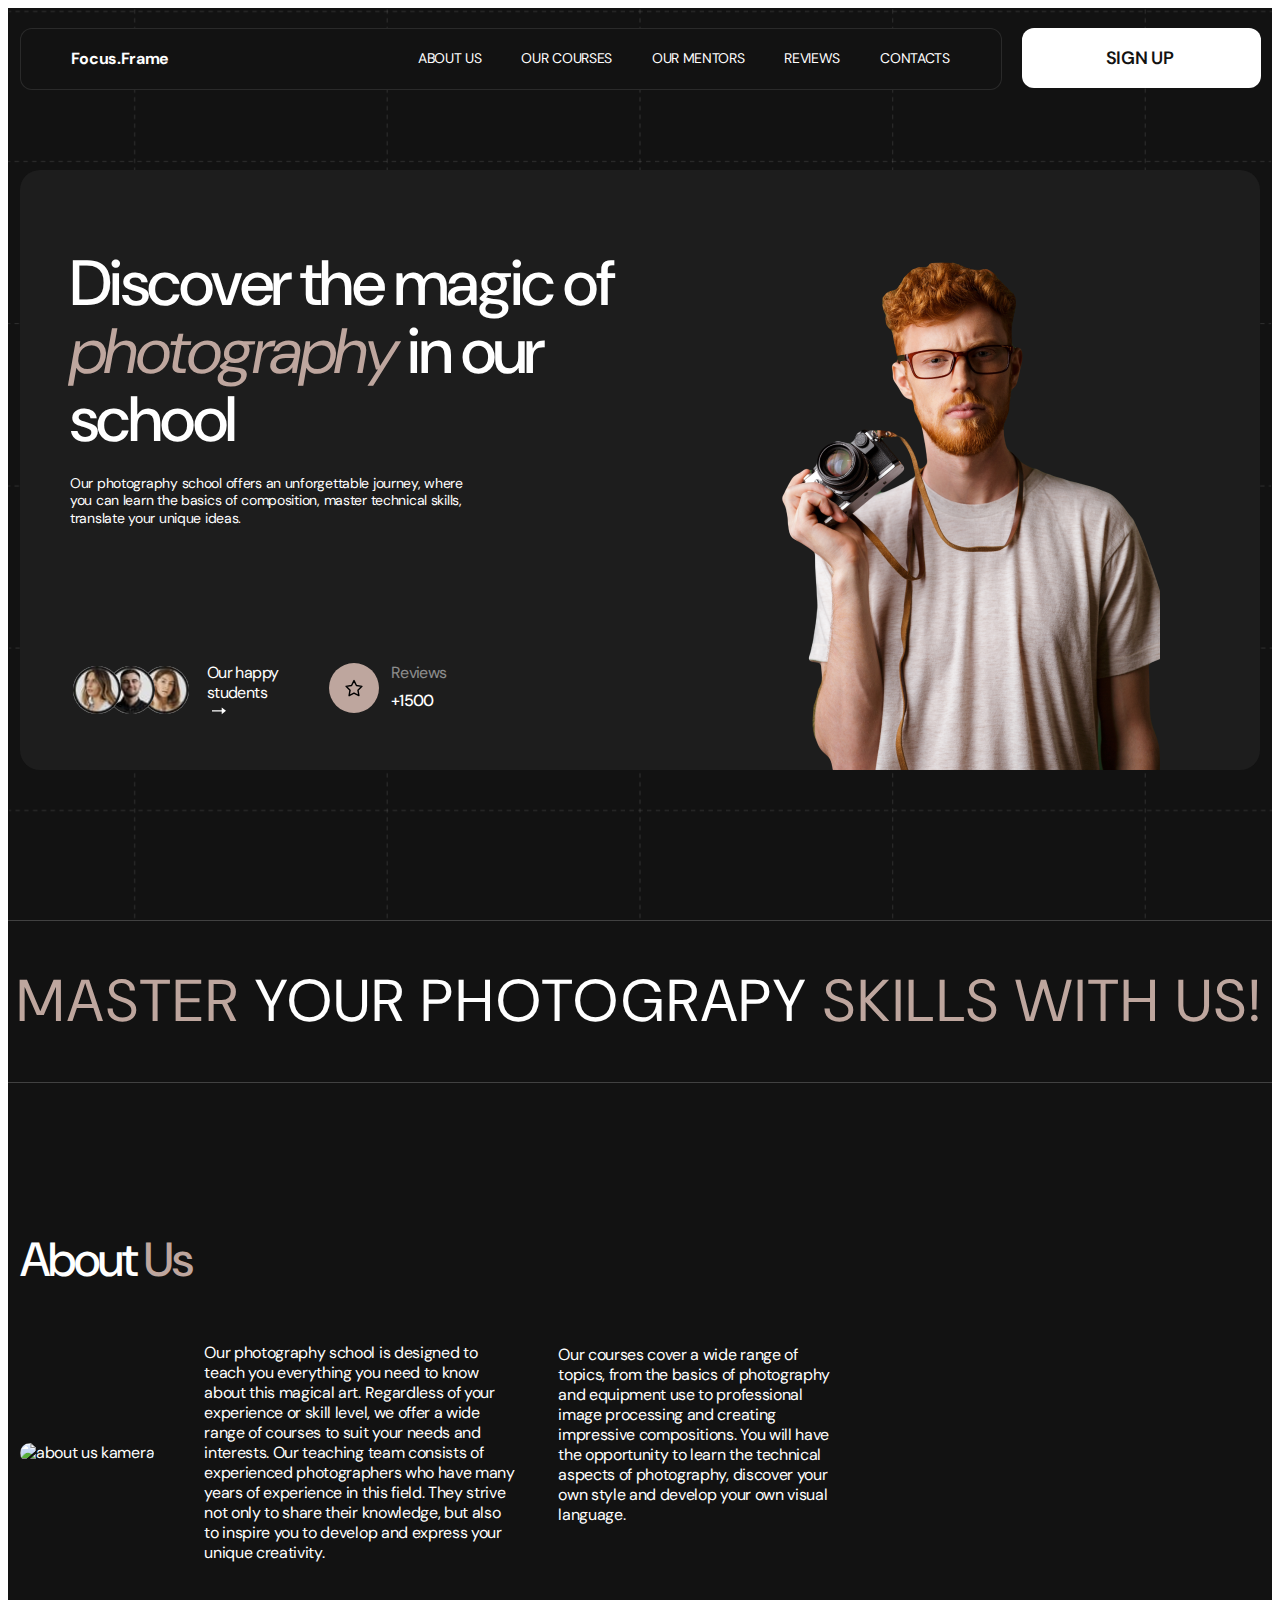
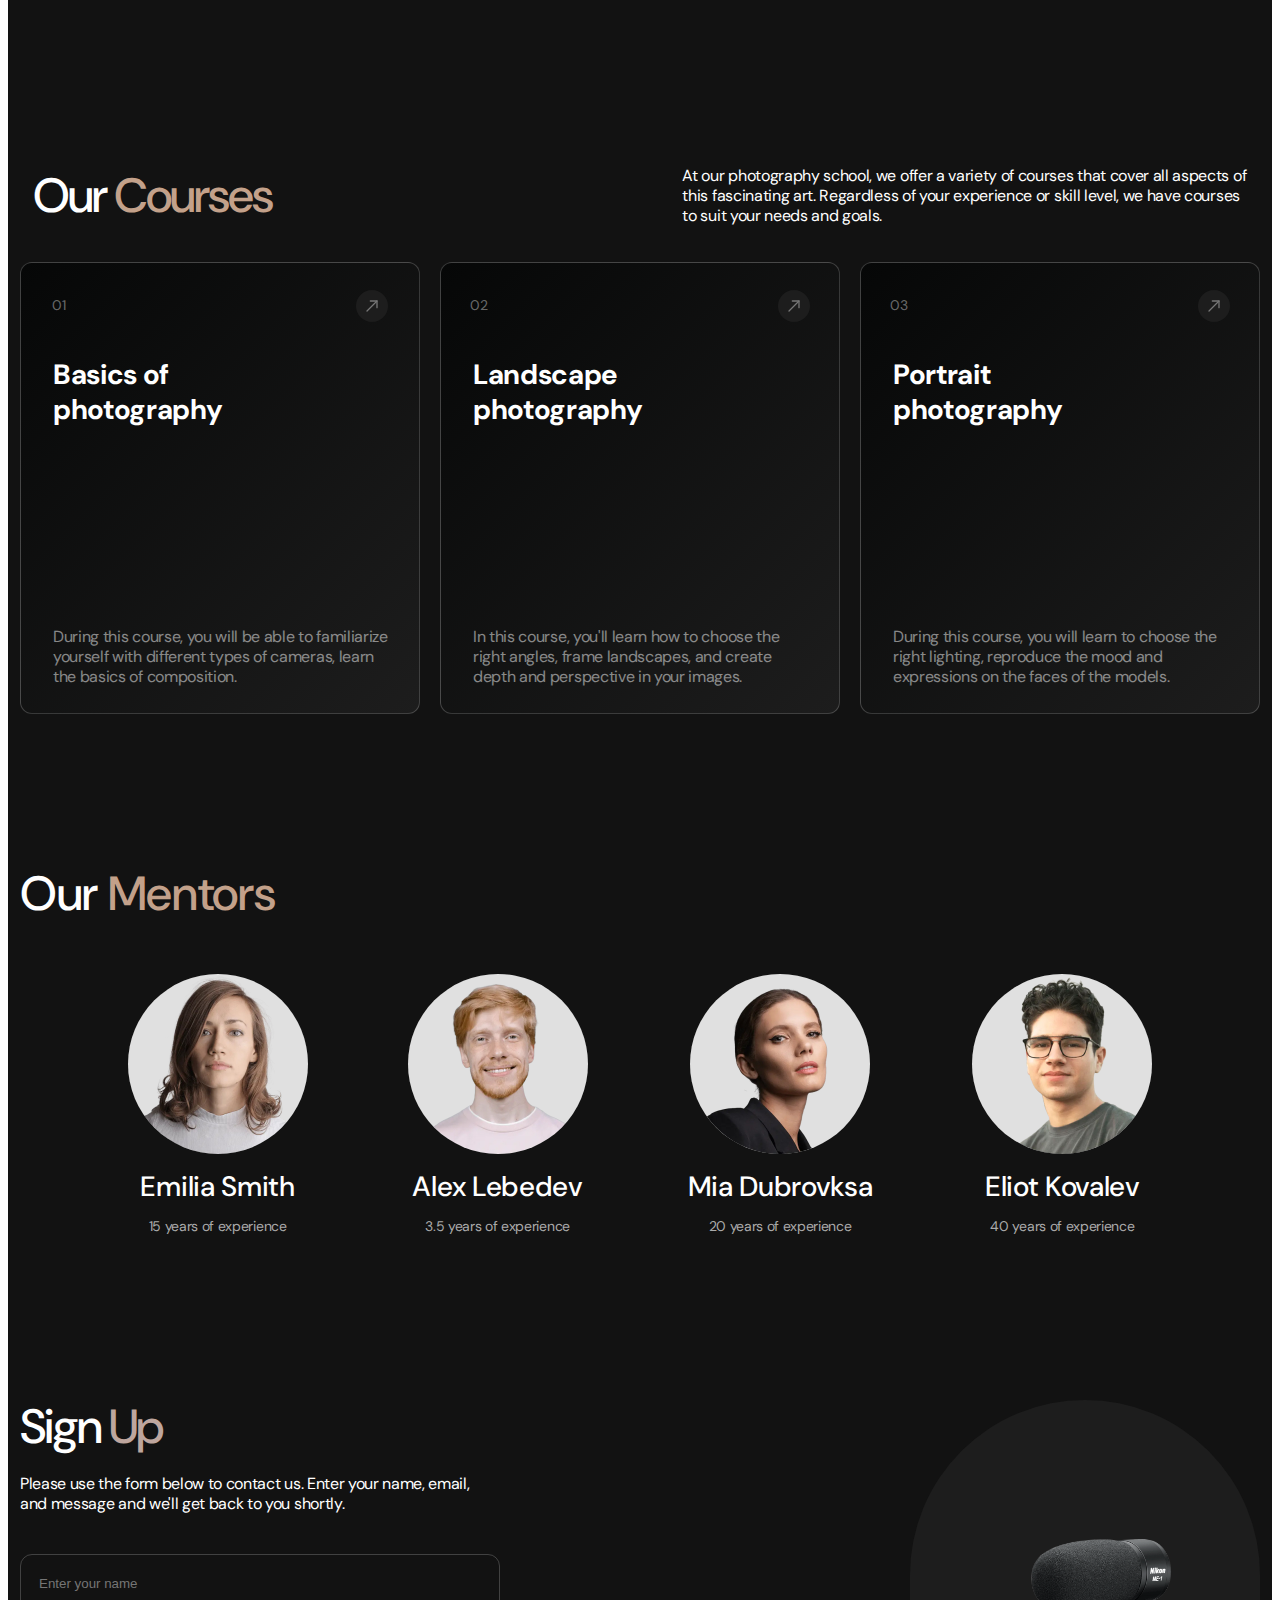
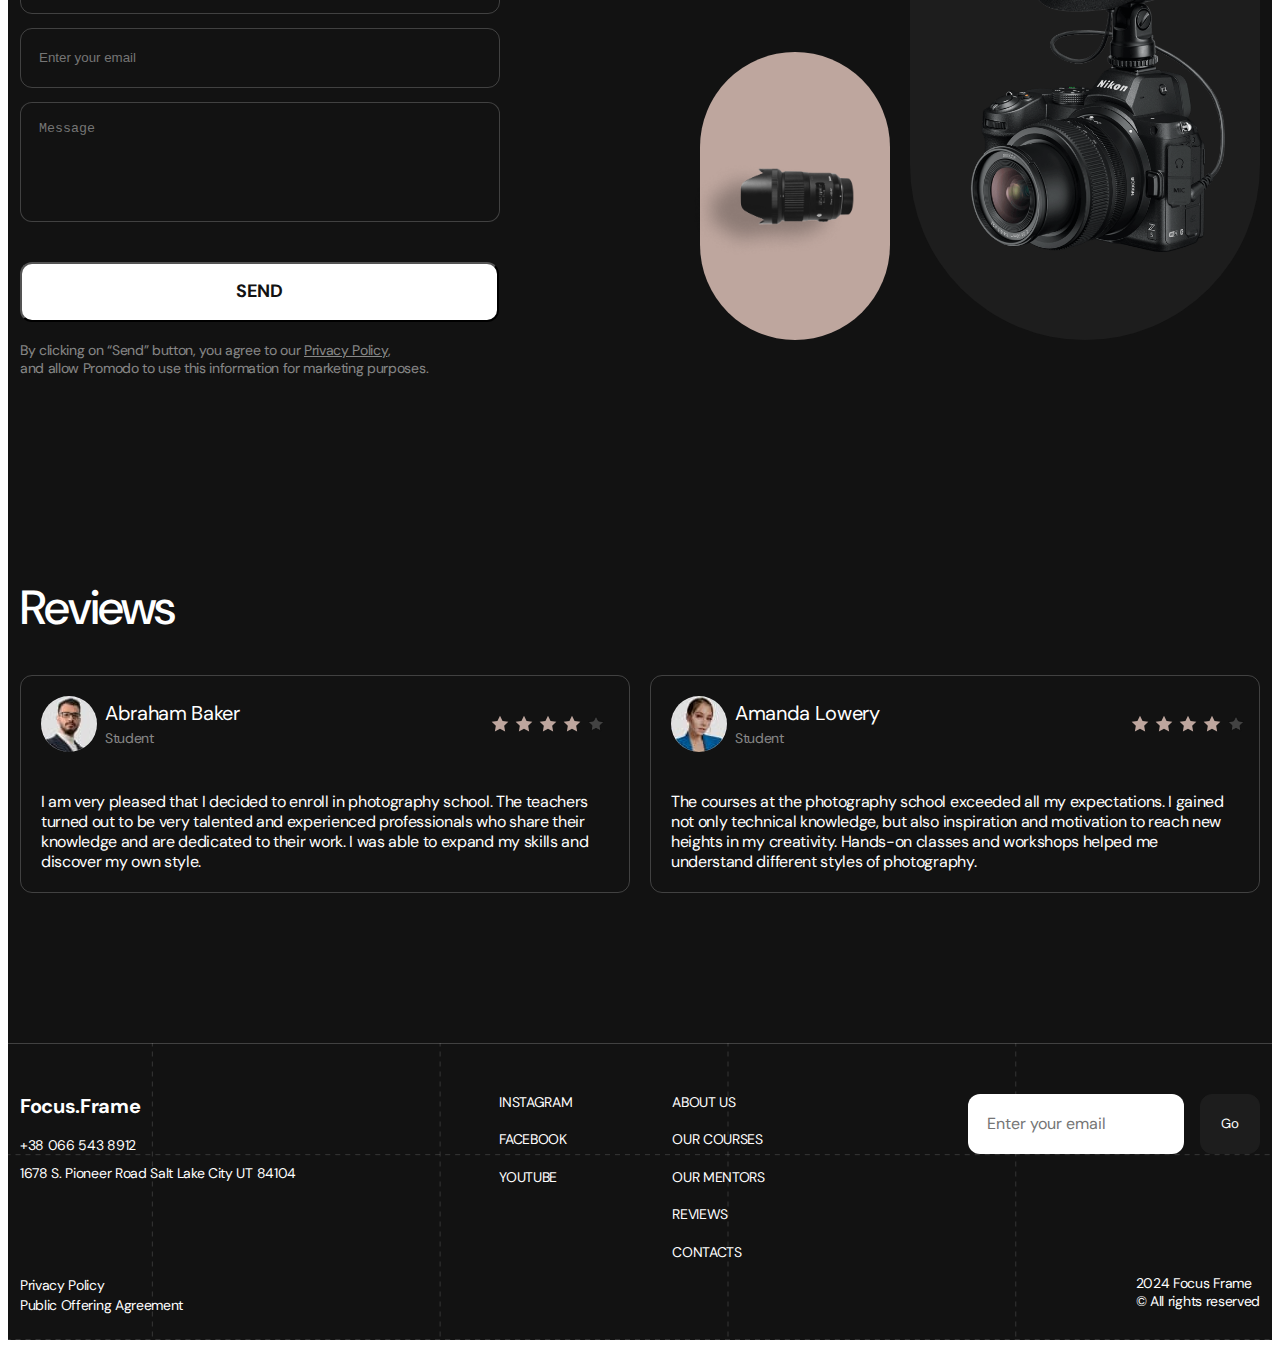
==== commit 325aa046: "Tablet ve media bölümleri tamamlandı." ====
--- a/index.html
+++ b/index.html
@@ -3,10 +3,8 @@
   <head>
     <meta charset="UTF-8" />
     <meta name="viewport" content="width=device-width, initial-scale=1.0" />
-    <meta
-      name="description"
-      content="Profesyonel fotoğrafçılık kursumuzla, fotoğraf çekim teknikleri, kompozisyon ve ışıklandırma gibi önemli becerileri öğrenin. Hem yeni başlayanlar hem de deneyimli fotoğrafçılar için kapsamlı eğitim fırsatları."
-    />
+    <meta name="description"
+      content="Profesyonel fotoğrafçılık kursumuzla, fotoğraf çekim teknikleri, kompozisyon ve ışıklandırma gibi önemli becerileri öğrenin. Hem yeni başlayanlar hem de deneyimli fotoğrafçılar için kapsamlı eğitim fırsatları.">
     <title>FocusFrame</title>
     <link rel="stylesheet" href="./css/styles.css" />
     <link
@@ -75,49 +73,32 @@
           <div class="sign_button">
             <a class="sign_a" href="#sign_up">SIGN UP</a>
           </div>
-
-          <!-- Tablet ve mobile versiyonda menünün açılması için "is-close" u kaldırınız !! -->
-          <div class="mobile_window is-close ">
+          <div class="mobile_window is-close">
             <div class="mobile_menu">
               <div class="exit_div">
-                <a href=""><span class="close-btn"></span></a>
+                <a href=""><span class="close-btn"></span></a> 
               </div>
               <nav class="mobile-nav">
                 <ul class="mobile-nav-list">
                   <li class="mobile-nav-item">
-                    <a class="mobile-nav-item-link" href="#about-section"
-                      >ABOUT US
-                    </a>
+                    <a class="mobile-nav-item-link" href="#about-section">ABOUT US </a>
                   </li>
                   <li class="mobile-nav-item">
-                    <a class="mobile-nav-item-link" href="#courses-section"
-                      >OUR COURSES</a
-                    >
+                    <a class="mobile-nav-item-link" href="#courses-section">OUR COURSES</a>
                   </li>
                   <li class="mobile-nav-item">
-                    <a class="mobile-nav-item-link" href="#mentors"
-                      >OUT MENTORS</a
-                    >
+                    <a class="mobile-nav-item-link" href="#mentors">OUT MENTORS</a>
                   </li>
                   <li class="mobile-nav-item">
-                    <a class="mobile-nav-item-link" href="#reviews-section"
-                      >REVİEWS</a
-                    >
+                    <a class="mobile-nav-item-link" href="#reviews-section">REVİEWS</a>
                   </li>
                   <li class="mobile-nav-item">
-                    <a class="mobile-nav-item-link" href="#footer-section"
-                      >CONTACTS</a
-                    >
+                    <a class="mobile-nav-item-link" href="#footer-section">CONTACTS</a>
                   </li>
                 </ul>
               </nav>
               <div class="mobile_menu_img">
-                <img
-                  src="./images/kamera.jpg"
-                  alt="mobile menü kamera"
-                  width="200"
-                  height="250"
-                />
+                <img src="./images/kamera.jpg" alt="mobile menü kamera" width="200" height="250">
               </div>
             </div>
           </div>
@@ -212,9 +193,7 @@
 
     <section id="master-section">
       <h2 class="master">
-
-        MASTER <span class="master-span">YOUR PHOTOGRAPY </span> <span class="skill-mobile-span">SKILLS WITH US!</span>
-
+        MASTER <span class="master-span">YOUR PHOTOGRAPY </span>SKILLS WITH US!
       </h2>
     </section>
 
@@ -231,11 +210,7 @@
         </div>
         <div class="about-us-kamera">
           <div class="about-us-img">
-            <img
-              class="kamera-img"
-              src="images/kamera.jpg"
-              alt="about us kamera"
-            />
+            <img class="kamera-img" src="images/kamera.jpg" alt="about us kamera"/>
           </div>
           <div class="kamera-paragraf">
             <p class="paragraf-our-photo">
@@ -449,7 +424,7 @@
     <!-- SIGN-UP-SECTİON BİTTİ-->
 
     <!-- REVİEWS-SECTİON BAŞLADI-->
-    <section id="reviews-section" class="reviews-section">
+    <section id="reviews-section">
       <div class="reviews-container">
         <div class="reviews-header">
           <h2 class="reviews-head">Reviews</h2>
@@ -462,7 +437,6 @@
                   src="images\abraham.jpg"
                   alt="Abraham Baker"
                   class="reviews-image"
-                  srcset="images\abraham@2x.jpg"
                 />
                 <div class="reviews-info-plus">
                   <p class="review-personne-name">Abraham Baker</p>
@@ -471,16 +445,24 @@
               </div>
               <div class="review-stars">
                 <svg width="20" height="20" class="icon-herostar">
-                  <use xlink:href="./images/symbol-defs.svg#icon-star"></use>
-                </svg>
-                <svg width="20" height="20" class="icon-herostar">
-                  <use xlink:href="./images/symbol-defs.svg#icon-star"></use>
-                </svg>
-                <svg width="20" height="20" class="icon-herostar">
-                  <use xlink:href="./images/symbol-defs.svg#icon-star"></use>
-                </svg>
-                <svg width="20" height="20" class="icon-herostar">
-                  <use xlink:href="./images/symbol-defs.svg#icon-star"></use>
+                  <use
+                    xlink:href="./images/symbol-defs.svg#icon-star"
+                  ></use>
+                </svg>
+                <svg width="20" height="20" class="icon-herostar">
+                  <use
+                    xlink:href="./images/symbol-defs.svg#icon-star"
+                  ></use>
+                </svg>
+                <svg width="20" height="20" class="icon-herostar">
+                  <use
+                    xlink:href="./images/symbol-defs.svg#icon-star"
+                  ></use>
+                </svg>
+                <svg width="20" height="20" class="icon-herostar">
+                  <use
+                    xlink:href="./images/symbol-defs.svg#icon-star"
+                  ></use>
                 </svg>
                 <svg width="20" height="20" class="icon-herostar">
                   <use
@@ -498,14 +480,13 @@
             </p>
           </div>
 
-          <div class="reviews-block-two">
+          <div class="reviews-block">
             <div class="reviews-infostar">
               <div class="reviews-info">
                 <img
                   src="images\amanda.jpg"
                   alt="Amanda Lowery"
                   class="reviews-image"
-                  srcset="images\amanda@2x.jpg"
                 />
                 <div class="reviews-info-plus">
                   <p class="review-personne-name">Amanda Lowery</p>
@@ -514,16 +495,24 @@
               </div>
               <div class="review-stars-two">
                 <svg width="20" height="20" class="icon-herostar">
-                  <use xlink:href="./images/symbol-defs.svg#icon-star"></use>
-                </svg>
-                <svg width="20" height="20" class="icon-herostar">
-                  <use xlink:href="./images/symbol-defs.svg#icon-star"></use>
-                </svg>
-                <svg width="20" height="20" class="icon-herostar">
-                  <use xlink:href="./images/symbol-defs.svg#icon-star"></use>
-                </svg>
-                <svg width="20" height="20" class="icon-herostar">
-                  <use xlink:href="./images/symbol-defs.svg#icon-star"></use>
+                  <use
+                    xlink:href="./images/symbol-defs.svg#icon-star"
+                  ></use>
+                </svg>
+                <svg width="20" height="20" class="icon-herostar">
+                  <use
+                    xlink:href="./images/symbol-defs.svg#icon-star"
+                  ></use>
+                </svg>
+                <svg width="20" height="20" class="icon-herostar">
+                  <use
+                    xlink:href="./images/symbol-defs.svg#icon-star"
+                  ></use>
+                </svg>
+                <svg width="20" height="20" class="icon-herostar">
+                  <use
+                    xlink:href="./images/symbol-defs.svg#icon-star"
+                  ></use>
                 </svg>
                 <svg width="20" height="20" class="icon-herostar">
                   <use
@@ -576,9 +565,7 @@
                 <a href="#about-section" class="orta-blok-links">about us</a>
               </li>
               <li class="nav-list-items">
-                <a href="#courses-section" class="orta-blok-links"
-                  >our courses</a
-                >
+                <a href="#courses-section" class="orta-blok-links">our courses</a>
               </li>
               <li class="nav-list-items">
                 <a href="#mentors" class="orta-blok-links">our mentors</a>
@@ -618,6 +605,8 @@
       </div>
     </footer>
 
+    
+
     <!-- FOOTER-SECTİON BİTTİ -->
   </body>
 </html>
--- a/css/styles.css
+++ b/css/styles.css
@@ -82,7 +82,7 @@
   height: 60px;
   background: #fff;
 }
-.sign_button:hover {
+.sign_button:hover{
   background-color: #121212;
   color: #bea69e;
   border: 1px solid #1d1d1d;
@@ -98,7 +98,7 @@
   background: #fff;
   text-decoration: none;
 }
-.sign_button:hover .sign_a {
+.sign_button:hover .sign_a{
   background-color: #121212;
   color: #bea69e;
 }
@@ -340,6 +340,7 @@
 /* ABOUT-SECTİON BİTTİ */
 
 /* OUR-COURSES-SECTİON BAŞLADI */
+
 .courses-container {
   background-color: #121212; /* Koyu arka plan rengi */
   color: #ffffff;
@@ -359,7 +360,6 @@
   font-weight: 500;
   line-height: 1.12em;
   letter-spacing: -0.04em;
-  text-align: start;
 }
 
 .courses-span {
@@ -376,7 +376,6 @@
   display: flex;
   justify-content: center;
   gap: 20px;
-  
 }
 
 .course-card {
@@ -415,11 +414,6 @@
   height: 32px;
 }
 
-.course-icon:hover {
-  background-color: #c3a18a;
-  cursor: pointer;
-}
-
 .course-card-title {
   font-size: 28px;
   width: 265px;
@@ -503,6 +497,7 @@
   color: #ffffff;
   padding-top: 150px;
   font-family: "DM Sans", sans-serif;
+  
 }
 .sign_up_container {
   display: flex;
@@ -599,10 +594,10 @@
   border-radius: 12px;
   background-color: rgba(255, 255, 255, 1);
 }
-.send-button-area:hover {
+.send-button-area:hover{
   background-color: #121212;
 }
-.send-button-area:hover .send-button {
+.send-button-area:hover .send-button{
   background-color: #121212;
   color: #bea69e;
   border: 1px solid #1d1d1d;
@@ -656,16 +651,14 @@
   margin-top: 139px;
   margin-bottom: 126px;
   transform: translate(24%);
+
 }
 
 /* SIGN-UP-SECTİON BİTTİ */
 
 
+
 /* REVİEWS-SECTİON BAŞLADI */
-
-
-/* REVİEWS-SECTİON BAŞLADI */
-
 
 #reviews-section {
   background-color: #121212; /* Koyu arka plan rengi */
@@ -673,7 +666,6 @@
   font-family: "DM Sans", sans-serif;
   padding-top: 150px;
   padding-bottom: 150px;
-
 }
 
 .reviews-container {
@@ -681,6 +673,7 @@
   flex-direction: column;
   justify-content: center;
   margin: 0 auto;
+
   max-width: 1240px;
 }
 
@@ -696,6 +689,7 @@
   letter-spacing: -0.04em;
 }
 
+
 .reviews-cards {
   display: flex;
   justify-content: center;
@@ -704,51 +698,11 @@
   max-width: 1280px;
 }
 
-.reviews-block,
-.reviews-block-two {
+.reviews-block {
   border: 1px solid rgba(255, 255, 255, 0.2);
   max-width: 610px;
   border-radius: 12px;
 }
-
-
-}
-
-.reviews-container {
-  display: flex;
-  flex-direction: column;
-  justify-content: center;
-  margin: 0 auto;
-  max-width: 1240px;
-}
-
-.reviews-header {
-  max-width: 1240px;
-}
-
-.reviews-head {
-  font-size: 48px;
-  text-align: start;
-  font-weight: 500;
-  line-height: 1.12em;
-  letter-spacing: -0.04em;
-}
-
-.reviews-cards {
-  display: flex;
-  justify-content: center;
-  align-items: center;
-  gap: 20px;
-  max-width: 1280px;
-}
-
-.reviews-block,
-.reviews-block-two {
-  border: 1px solid rgba(255, 255, 255, 0.2);
-  max-width: 610px;
-  border-radius: 12px;
-}
-
 
 .reviews-infostar {
   display: flex;
@@ -794,19 +748,10 @@
   gap: 4px;
 }
 
-
 .review-stars-two {
   display: flex;
   gap: 4px;
 }
-
-
-
-.review-stars-two {
-  display: flex;
-  gap: 4px;
-}
-
 
 .icon-herostar use {
   fill: #bea69e;
@@ -868,6 +813,7 @@
   display: flex;
   justify-content: space-between;
   gap: 60px;
+  
 }
 .footer-social-media-links {
   display: flex;
@@ -890,6 +836,8 @@
   flex-direction: column;
   gap: 20px;
   margin-top: 0;
+  font-size: 14px;
+
 }
 
 .footer-en-alt-blok {
@@ -927,17 +875,19 @@
   color: #fff;
   font-family: "DM Sans", sans-serif;
 }
-.footer-go-button:hover {
+.footer-go-button:hover{
   background-color: #121212;
   color: #bea69e;
   border: 1px solid #1d1d1d;
 }
 .footer-privacy-public {
   font-family: "DM Sans", sans-serif;
-  font-weight: 14px;
+  font-size: 14px;
   font-weight: 400;
   color: #fff;
   text-decoration: none;
+  line-height: 1.28em;
+
 }
 .footer-en-alt-blok {
   display: flex;
@@ -949,6 +899,9 @@
 .focus-frame-prag {
   margin: 0;
   padding: 0;
+  font-size: 14px;
+  font-weight: 400;
+  color: #fff;
 }
 
 /* FOOTER-SECTİON BİTTİ */
@@ -1096,11 +1049,9 @@
       display: flex;
       justify-content: flex-end;
     }
-    /* -------Menu açıp kapatmak için--------*/
     .is-close {
       display: none;
     }
-    /* -------Menu açıp kapatmak için--------*/
     .mobile_menu {
       width: 200px;
       position: fixed;
@@ -1110,8 +1061,9 @@
       display: flex;
       flex-direction: column;
       justify-content: space-between;
-    }
-    .exit_div {
+
+    }
+    .exit_div{
       display: flex;
       justify-content: flex-end;
     }
@@ -1123,9 +1075,8 @@
       cursor: pointer;
       margin-top: 15px;
       margin-right: 20px;
-
-    }
-
+    }
+    
     .close-btn::before,
     .close-btn::after {
       content: "";
@@ -1137,16 +1088,16 @@
       background-color: black;
       border-radius: 3px;
     }
-
+    
     .close-btn::before {
       transform: rotate(45deg);
     }
-
+    
     .close-btn::after {
       transform: rotate(-45deg);
     }
-
-    .mobile-nav-list {
+    
+    .mobile-nav-list{
       list-style-type: none;
       margin-top: 100px;
       display: flex;
@@ -1154,7 +1105,7 @@
       gap: 20px;
       padding-left: 20px;
     }
-    .mobile-nav-item-link {
+    .mobile-nav-item-link{
       text-decoration: none;
       color: #121212;
       font-weight: 400;
@@ -1163,630 +1114,268 @@
       color: #121212;
       font-family: "DM Sans", sans-serif;
     }
-    .mobile-nav-item-link:hover {
+    .mobile-nav-item-link:hover{
       font-weight: 700;
     }
-    .mobile_menu_img {
-      object-fit: cover;
-    }
-    .mobile_menu_img img {
+    .mobile_menu_img{
+        object-fit: cover;
+    }
+    .mobile_menu_img img{
       display: block;
-      width: 100%;
-      height: 100%;
-    }
-
-
-    .close-btn::before,
-    .close-btn::after {
-      content: "";
-      position: absolute;
-      top: 50%;
-      left: 0;
-      width: 100%;
-      height: 3px;
-      background-color: black;
-      border-radius: 3px;
-    }
-
-    .close-btn::before {
-      transform: rotate(45deg);
-    }
-
-    .close-btn::after {
-      transform: rotate(-45deg);
-    }
-
-    .mobile-nav-list {
-      list-style-type: none;
-      margin-top: 100px;
+        width: 100%;
+        height: 100%;
+        
+    }
+
+    /* HERO-SECTİON BİTTİ */
+
+    /* MASTER-SECTİON BAŞLADI */
+
+    /* MASTER-SECTİON BİTTİ */
+
+    /* ABOUT-SECTİON BAŞLADI */
+
+    /* ABOUT-SECTİON BİTTİ */
+
+    /* OUR-COURSES-SECTİON BAŞLADI */
+
+    /* OUR-COURSES-SECTİON BİTTİ */
+
+    /* OUR-MENTORS-SECTİON BAŞLADI */
+    .mentors-container{
+      max-width: 335px;
+
+    }
+    .mentor-head{
+      font-size: 28px;
+      line-height: 1.14em
+    }
+    .mentor h3{
+      font-size: 20px;
+      line-height: 1.2em;
+
+    }
+    .mentor p{
+      font-size: 12px;
+      line-height: 1.3em;
+    }
+    /* OUR-MENTORS-SECTİON BİTTİ */
+
+    /* SIGN-UP-SECTİON BAŞLADI */
+    .sign_up {
+      padding-top: 80px;
+    }
+    .sign_up_container {
       display: flex;
+      max-width: 335px;
+      margin: 0 auto;
+    }
+    .sign-up-tittle {
+      font-size: 28px;
+      line-height: 1.14em;
+    }
+    .sign_up_desc {
+      font-size: 14px;
+      line-height: 1.28em;
+      max-width: 295px;
+    }  
+    .input-group {
+      gap: 8px;
+    }
+    .input-prop {
+      max-width: 335px;
+      height: 46px;
+    }
+    .input-group .message {
+      max-width: 335px;
+      height: 112px;
+    }
+    .send-button {
+      
+      width: 335px;
+      height: 48px;
+      font-size: 16px;
+      line-height: 1.25em;
+    }
+   
+    .alt-metin {
+      font-size: 12px;
+      line-height: 1.33em;
+    }
+    .camera-group {
+      display: none;
+    }
+
+    /* SIGN-UP-SECTİON BİTTİ */
+
+    /* REVİEWS-SECTİON BAŞLADI */
+
+    /* REVİEWS-SECTİON BİTTİ */
+
+    /* FOOTER-SECTİON BAŞLADI */
+    .footer-container {
       flex-direction: column;
-      gap: 20px;
-      padding-left: 20px;
-    }
-    .mobile-nav-item-link {
-      text-decoration: none;
-      color: #121212;
-      font-weight: 400;
-      font-size: 14px;
-      text-transform: uppercase;
-      color: #121212;
-      font-family: "DM Sans", sans-serif;
-    }
-    .mobile-nav-item-link:hover {
-      font-weight: 700;
-    }
-    .mobile_menu_img {
-      object-fit: cover;
-    }
-    .mobile_menu_img img {
-      display: block;
-      width: 100%;
-      height: 100%;
-    }
-
-
-    /* HERO-SECTİON BİTTİ */
-
-    /* MASTER-SECTİON BAŞLADI */
-    .skill-mobile-span{
-      display: flex;
-      justify-content: center;
-      align-items: center;
-    }
-
-    .master{
-      font-size: 20px;
       max-width: 335px;
-      line-height: 1.14;
-      letter-spacing: -0.02em;
-    }
+      gap: 40px;
+
+    }
+    .footer-orta-blok {
+      max-width: 214px;
       
-    /* MASTER-SECTİON BİTTİ */
-
-    /* ABOUT-SECTİON BAŞLADI */
-    .kamera-img{
-      width: 335px;
-      height: 209px;
-      overflow: hidden;
-    }
-    .about-us-title{
-      font-size: 28px;
-      line-height: 1.14;
-      letter-spacing: -0.04em;
-    }
-
-    .about-us-kamera
-    { flex-direction: column;
       gap: 40px;
-    }
-    .about-us-container{
+
+    }
+    .footer-social-media-links {
+      gap: 14px;
+      line-height: 1.30em;
+
+    }
+    .nav-list {
+      gap: 14px;
+      line-height: 1.30em;
+      padding-left: 0;
+
+    }
+    .footer-input-email {
+      width: 267px;
+
+    }
+    .footer-input-email:focus-within {
+      width: 267px;
+    }
+    .footer-privacy-public {
+      font-size: 12px;
+      line-height: 1.33em;
+    }
+    .footer-en-alt-blok {
       max-width: 335px;
-      padding-top: 80px;
-
+      gap: 72px;
+      padding-bottom: 20px;
+      padding-top: 40px;
+
+
+    }
+    .focus-frame-prag {
+      font-size: 12px;
+      line-height: 1.33em;
     }
     
-    .kamera-paragraf{
-      flex: 1 1 100%;
-     font-size: 14px;
-     letter-spacing: -0.02em;
-     line-height: 1.285 ;
-     width: calc(100% - 20px);
-     gap: 20px;
-     flex-wrap: wrap;
-    }
+
+
+
+
     
-    /* ABOUT-SECTİON BİTTİ */
-
-    /* OUR-COURSES-SECTİON BAŞLADI */
-
-   
-
-    .courses-section {
-      padding-top: 80px;
-      width: 280px;
-    }
-
-    .courses-container {
-      height: 1500px;
-    }
-
-    .courses-header {
-      gap: 20px;
-      flex-direction: column;
-      
-    }
-
-    .courses-head {
-      font-size: 28px;
-      font-weight: 500;
-      line-height: 1.14em;
-      letter-spacing: -0.04em;
-    }
-
-    .course-block {
-      margin-top: 40px;
-      flex-direction: column;
-      width: 260px;
-      margin: 0 auto;
-      margin-top: 40px;
-      
-    }
-    .course-card {
-      width: 260px;
-      height: 308px;
-      
-    }
-
-    .courses-head-text {
-      width: 260px;
-      height: 72px;
-      font-size: 14px;
-    }
-
-    .course-card-text {
-      font-size: 14px;
-    }
-
-    .course-number-area {
-      gap: 180px;
-      justify-content: center;
-      align-items: center;
-      margin-top: 20px;
-    }
-
-    .course-card-title {
-      font-size: 32px;
-      width: 230px;
-      margin-bottom: 140px;
-      margin-left: 27px;
-    }
-
-    .course-card-text {
-      font-size: 14px;
-      color: rgba(255, 255, 255, 0.5);
-      margin-bottom: px;
-      width: 230px;
-      margin-top: 0;
-      margin-left: 27px;
-    }
-
-
-    /* OUR-COURSES-SECTİON BİTTİ */
-
-    /* OUR-MENTORS-SECTİON BAŞLADI */
-
-    /* OUR-MENTORS-SECTİON BİTTİ */
-
-    /* SIGN-UP-SECTİON BAŞLADI */
-
-    /* SIGN-UP-SECTİON BİTTİ */
-
-    /* REVİEWS-SECTİON BAŞLADI */
-
     
-
-    .reviews-header {
-      max-width: 320px;
-    }
-    .reviews-block-two {
-      display: none;
-    }
-
-    #reviews-section {
-      background-color: #121212; /* Koyu arka plan rengi */
-      color: #ffffff;
-      font-family: "DM Sans", sans-serif;
-      padding-top: 150px;
-      padding-bottom: 150px;
-
-    }
-
-    .reviews-container {
-      width: 280px;
-      height: 300px;
-    }
-
-    .reviews-head {
-      font-size: 32px;
-      margin-left: 20px;
-      font-weight: 500;
-      line-height: 1.12em;
-      letter-spacing: -0.04em;
-    }
-
-    .reviews-cards {
-    }
-
-    .reviews-block {
-      border: 1px solid rgba(255, 255, 255, 0.2);
-      width: 280px;
-      height: 265px;
-      border-radius: 12px;
-    }
-
-    .reviews-infostar {
-    display: block;
-  
-    }
-
-    .reviews-info {   
-    }
-
-    .reviews-image {
-    }
-
-    .reviews-info-plus {
-      margin-left: 10px;
-      width: 280px;
-    }
-    .review-personne-name {
-      font-size: 20px;
-      margin: 0;
-    }
-
-    .review-personne-status {
-      font-size: 12px;
-      margin: 0;
-      color: rgba(255, 255, 255, 0.5);
-    }
-
-    .reviews-text {
-      
-      font-size: 14px;
-    }
-
-    .review-stars {
-    margin-left: 86px;
     
-    }
-
-    .review-stars-two {
-   
-    }
-
-    .icon-herostar use {
-      fill: #bea69e;
-    }
-
-    /* REVİEWS-SECTİON BİTTİ */
-
-    /* FOOTER-SECTİON BAŞLADI */
-   
+
+
     /* FOOTER-SECTİON BİTTİ */
   }
 }
+
+
 
 @media screen and (min-width: 768px) and (max-width: 1279px) {
   body {
     /* HEADER BAŞLADI */
-
-    .header_nav {
-      display: none;
-    }
-
     .camera_ic {
       display: none;
     }
-    .nav_container {
-      margin: 20px 14px 40px 32px;
-      display: flex;
-      flex-direction: row;
-      justify-content: space-between;
-    }
-    .logo-link {
-      padding: 20px 17px;
-      padding-right: 0px;
-      margin: unset;
+
+    .mobile_window {
+      display: none;
+    }
+
+    /* HEADER BİTTİ */
+
+    /* HERO-SECTİON BAŞLADI */
+
+    /* HERO-SECTİON BİTTİ */
+
+    /* MASTER-SECTİON BAŞLADI */
+  
+    /* MASTER-SECTİON BİTTİ */
+
+    /* ABOUT-SECTİON BAŞLADI */
+
+    /* ABOUT-SECTİON BİTTİ */
+
+    /* OUR-COURSES-SECTİON BAŞLADI */
+
+    /* OUR-COURSES-SECTİON BİTTİ */
+
+    /* OUR-MENTORS-SECTİON BAŞLADI */
+    .mentors-container{
+      max-width: 704px;
+      
+    }
+    .mentor-head{
+      padding-left: 32px;
+    }
+
+    
+    /* OUR-MENTORS-SECTİON BİTTİ */
+
+    /* SIGN-UP-SECTİON BAŞLADI */
+    .sign_up_container {
+      padding-left: 32px;
+      max-width: 704px;
+    }
+    .camera-group {
+      display: none;
+    }
+    /* SIGN-UP-SECTİON BİTTİ */
+
+    /* REVİEWS-SECTİON BAŞLADI */
+
+    /* REVİEWS-SECTİON BİTTİ */
+
+    /* FOOTER-SECTİON BAŞLADI */
+    .footer-container {
+      
+      max-width: 704px;
+      gap: 48px;
+
+    }
+    .footer-sol-blok {
+      gap: 25px;
+    }
+    .footer-logo{
       font-size: 16px;
     }
-
-    .hamburger-menu {
-      display: flex;
-      flex-direction: column;
-      align-items: center;
-      gap: 5px;
-      cursor: pointer;
-      width: 32px;
-      height: 22px;
-      margin-left: 14px;
-      margin-top: 8px;
-    }
-    .hamburger-menu span {
-      display: block;
-      height: 2px;
-      background-color: #fff;
-      border-radius: 2px;
-    }
-
-    .long {
-      width: 30px;
-      margin-left: auto;
-    }
-
-    .short {
-      width: 20px;
-      margin-left: auto;
-    }
-    .sign_button {
-      font-weight: 700;
-      font-size: 18px;
-      line-height: 1.5556;
-      text-transform: uppercase;
-      color: #121212;
-      width: 187px;
-      height: 60px;
-      background: #fff;
-      border-radius: 12px;
-      margin-right: 31px;
-      padding: 16px 30px;
-      display: flex;
-      align-items: center;
-      justify-content: center;
-      flex-direction: row;
-      gap: 0px;
-      flex-shrink: 0;
-    }
-
-    .sign_button:hover {
-      background-color: #121212;
-      color: #bea69e;
-      border: 1px solid #1d1d1d;
-    }
-
-    .sign_a {
-      font-family: "DM Sans", sans-serif;
-      font-weight: 600;
-      font-size: 18px;
-      line-height: 1.55556;
-      text-transform: uppercase;
-      color: #121212;
-      background: #fff;
-      text-decoration: none;
-      display: flex;
-      flex-wrap: nowrap;
-    }
-
-    .sign_button:hover .sign_a {
-      background-color: #121212;
-      color: #bea69e;
-    }
-
-    .mobile_window {
-      position: fixed;
-      top: 0;
-      left: 0;
-      width: 100vw;
-      height: 100%;
-      background-color: rgba(35, 35, 36, 0.4);
-      transition: opacity 250ms cubic-bezier(0.4, 0, 0.2, 1),
-        visibility 250ms cubic-bezier(0.4, 0, 0.2, 1);
-      display: flex;
-      justify-content: flex-end;
-    }
-
-    .is-close {
-      display: none;
-    }
-    .mobile_menu {
-      width: 480px;
-      position: fixed;
-      margin-left: auto;
-      height: 100vh;
-      background-color: #bea69e;
-      display: flex;
-      flex-direction: column;
-      justify-content: space-between;
-    }
-
-    .exit_div {
-      display: flex;
-      justify-content: flex-end;
-    }
-
-    .close-btn {
-      display: inline-block;
-      width: 40px;
-      height: 40px;
-      position: relative;
-      cursor: pointer;
-      margin-top: 20px;
-      margin-right: 32px;
-    }
-
-    .close-btn::before,
-    .close-btn::after {
-      content: "";
-      position: absolute;
-      top: 50%;
-      left: 0;
-      width: 100%;
-      height: 3px;
-      background-color: black;
-      border-radius: 3px;
-    }
-
-    .close-btn::before {
-      transform: rotate(45deg);
-    }
-
-    .close-btn::after {
-      transform: rotate(-45deg);
-    }
-
-    .mobile-nav-list {
-      list-style-type: none;
-      margin-top: 185px;
-      display: flex;
-      flex-direction: column;
-      gap: 20px;
-      padding-left: 64px;
-    }
-
-    .mobile-nav-item-link {
-      text-decoration: none;
-      color: #121212;
-      font-weight: 400;
-      font-size: 14px;
-      text-transform: uppercase;
-      color: #121212;
-      font-family: "DM Sans", sans-serif;
-    }
-
-    .mobile-nav-item-link:hover {
-      font-weight: 700;
-    }
-
-    .mobile_menu_img {
-      object-fit: cover;
-    }
-
-    .mobile_menu_img img {
-      display: block;
-      width: 100%;
-      height: 100%;
-    }
-
-    /* HEADER BİTTİ */
-
-    /* HERO-SECTİON BAŞLADI */
-    .hero_section {
-      display: flex;
-      flex-direction: column;
-      justify-content: space-between;
-      background-color: #1d1d1d;
-      margin-left: auto;
-      margin-right: auto;
-      max-width: 700px;
-      height: auto;
-    }
-    .hero_container {
-      padding-bottom: 80px;
-    }
-
-    .cameramen_cont {
-      margin: unset;
-    }
-
-    .discover_cont {
-      margin: unset;
-      padding-top: 40px;
-    }
-
-    .discover_title {
-      width: 480px;
-      height: 192px;
-      margin-left: 32px;
-      margin-top: 24px;
-      font-weight: 500;
-      font-size: 60px;
-      line-height: 1.1;
-      letter-spacing: -0.02em;
-      color: #fff;
-    }
-
-    .discover_p {
-      margin: unset;
-      font-size: 14px;
-      width: 418px;
-      margin-left: 32px;
-      margin-right: 20px;
-      margin-top: 20px;
-      margin-bottom: 40px;
-    }
-    .happy_cont {
-      margin-left: 20px;
-      margin-right: 40px;
-      display: flex;
-      flex-wrap: wrap;
-      font-size: 14px;
-      margin-bottom: 40px;
-    }
-
-    .cameramen_cont {
-      display: flex;
-      justify-content: center;
-      align-items: center;
-      margin-left: 156px;
-      width: 393px;
-      height: 434px;
-    }
-
-    .cameramen_cont img {
-      width: 100%;
-      height: 100%;
-      object-fit: cover;
-      object-position: center 10%;
-    }
-
-    /* HERO-SECTİON BİTTİ */
-
-    /* MASTER-SECTİON BAŞLADI */
-
-    .skill-mobile-span{
-      display: flex;
-      justify-content: center;
-      align-items: center;
-    }
-
-    .master{
-      font-size: 40px;
+    
+    .footer-adress-list {
+      width: 152px;
+      margin: 0;
+    }
+    
+    .footer-orta-blok {
+      gap: 25px;
+    }
+    .orta-blok-links {
+    line-height: 1.28em;
+    font-size: 14px;
+    }
+    .footer-social-media-links {
+      gap: 14px;
+    }
+    .nav-list {
+      padding: 0;
+      gap: 14px;
+      margin: 0;
+    }
+    .footer-input-email {
+      width: 178px;
+    }
+    .footer-input {
+      gap: 8px;
+    }
+    .footer-en-alt-blok {
       max-width: 704px;
-      line-height: 1.25;
-      letter-spacing: -0.02em;
-    }
-      
-
-
-
-    /* MASTER-SECTİON BİTTİ */
-
-    /* ABOUT-SECTİON BAŞLADI */
-    .kamera-img{
-      width: 704px;
-      height: 340px;
-      overflow: hidden;
-    }
-
-    .about-us-kamera
-    { flex-direction: column;
-      gap: 50px;
-     align-items: flex-start;
-    }
-    .about-us-container{
-      max-width: 704px;
-      padding-top: 80px;
-    }
-    
-    .kamera-paragraf{
-     font-size: 16px;
-     letter-spacing: -0.02em;
-     line-height: 1.25 ;
-     gap: 40px;
-     max-width: 600px;
-
-    
-    }
-    
-    /* ABOUT-SECTİON BİTTİ */
-
-    /* OUR-COURSES-SECTİON BAŞLADI */
-
-    /* OUR-COURSES-SECTİON BİTTİ */
-
-    /* OUR-MENTORS-SECTİON BAŞLADI */
-
-    /* OUR-MENTORS-SECTİON BİTTİ */
-
-    /* SIGN-UP-SECTİON BAŞLADI */
-
-    /* SIGN-UP-SECTİON BİTTİ */
-
-    /* REVİEWS-SECTİON BAŞLADI */
-
-    /* REVİEWS-SECTİON BİTTİ */
-
-    /* FOOTER-SECTİON BAŞLADI */
+      padding-top: 74px;
+
+    }
+
 
     /* FOOTER-SECTİON BİTTİ */
   }
@@ -1795,7 +1384,7 @@
 @media screen and (min-width: 1280px) {
   body {
     /* HEADER BAŞLADI */
-    .cam_menu {
+    .camera_ic {
       display: none;
     }
 
@@ -1837,4 +1426,4 @@
 
     /* FOOTER-SECTİON BİTTİ */
   }
-}
+}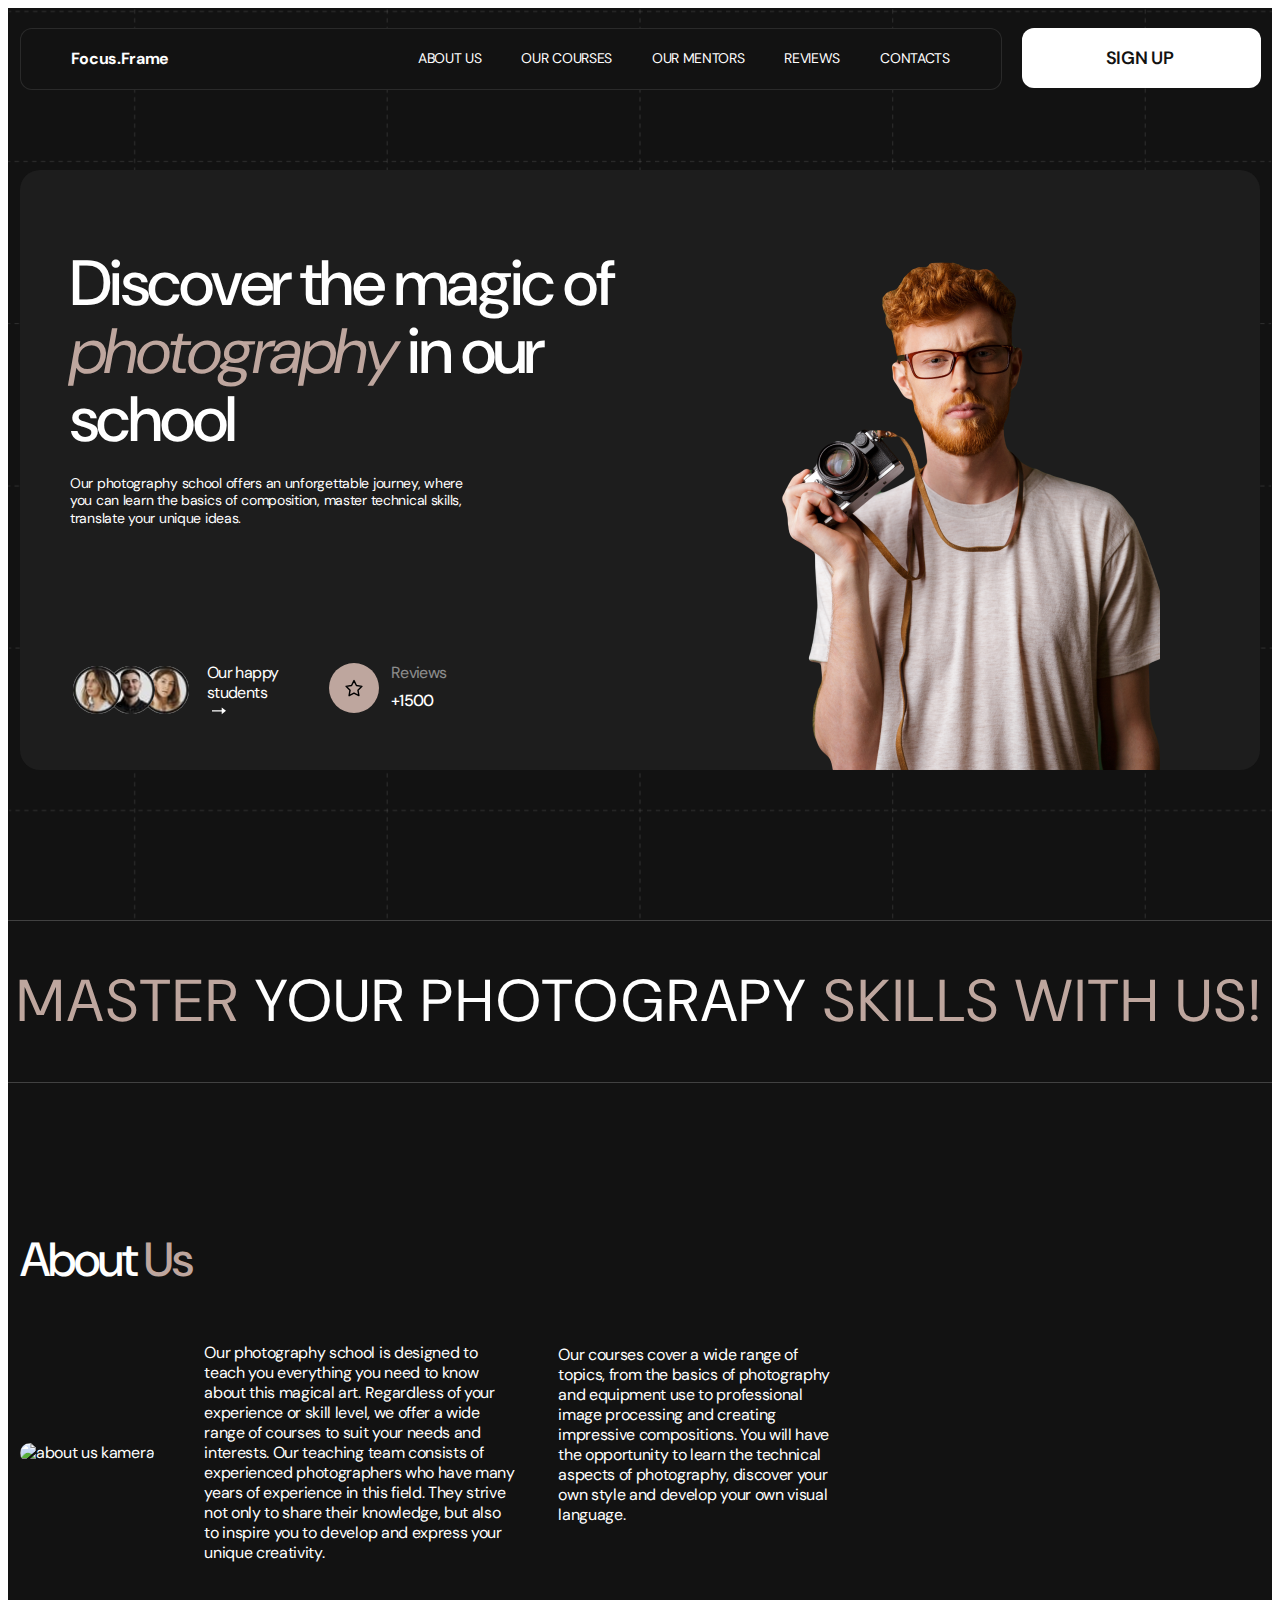
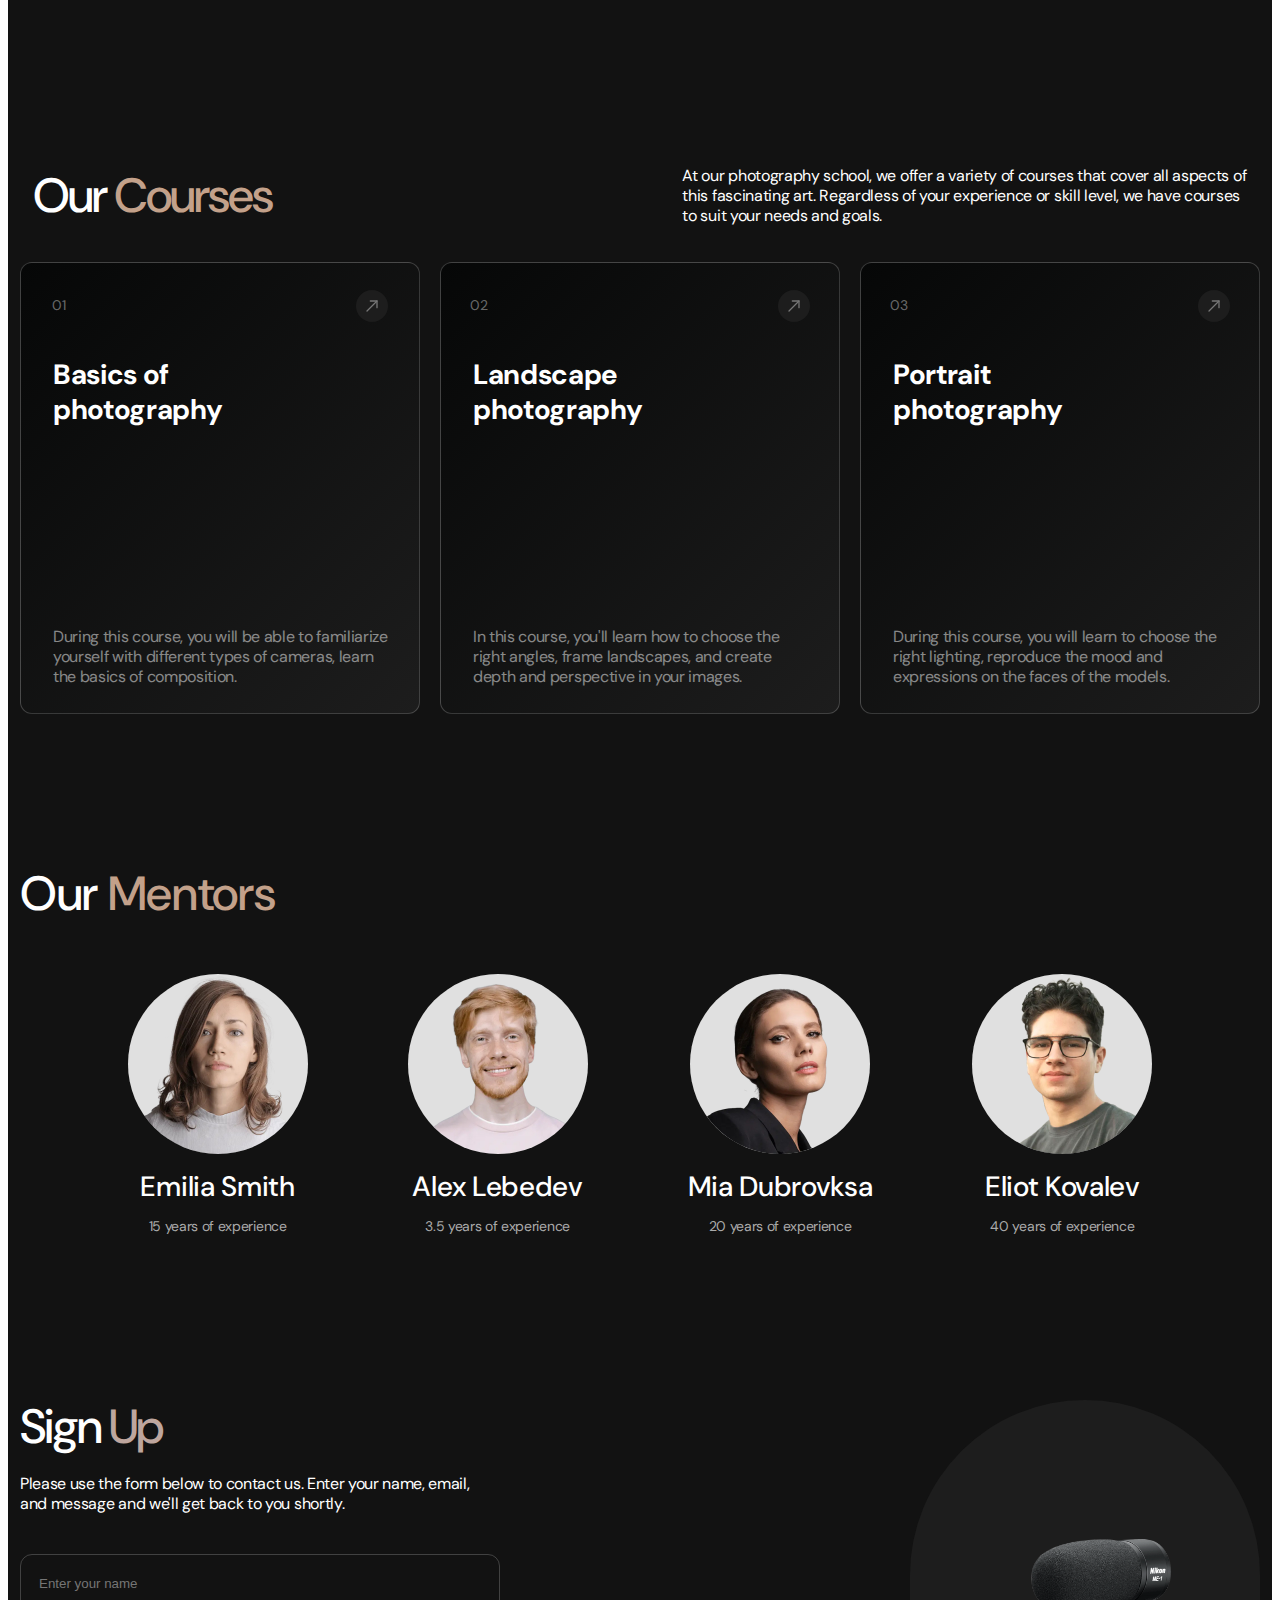
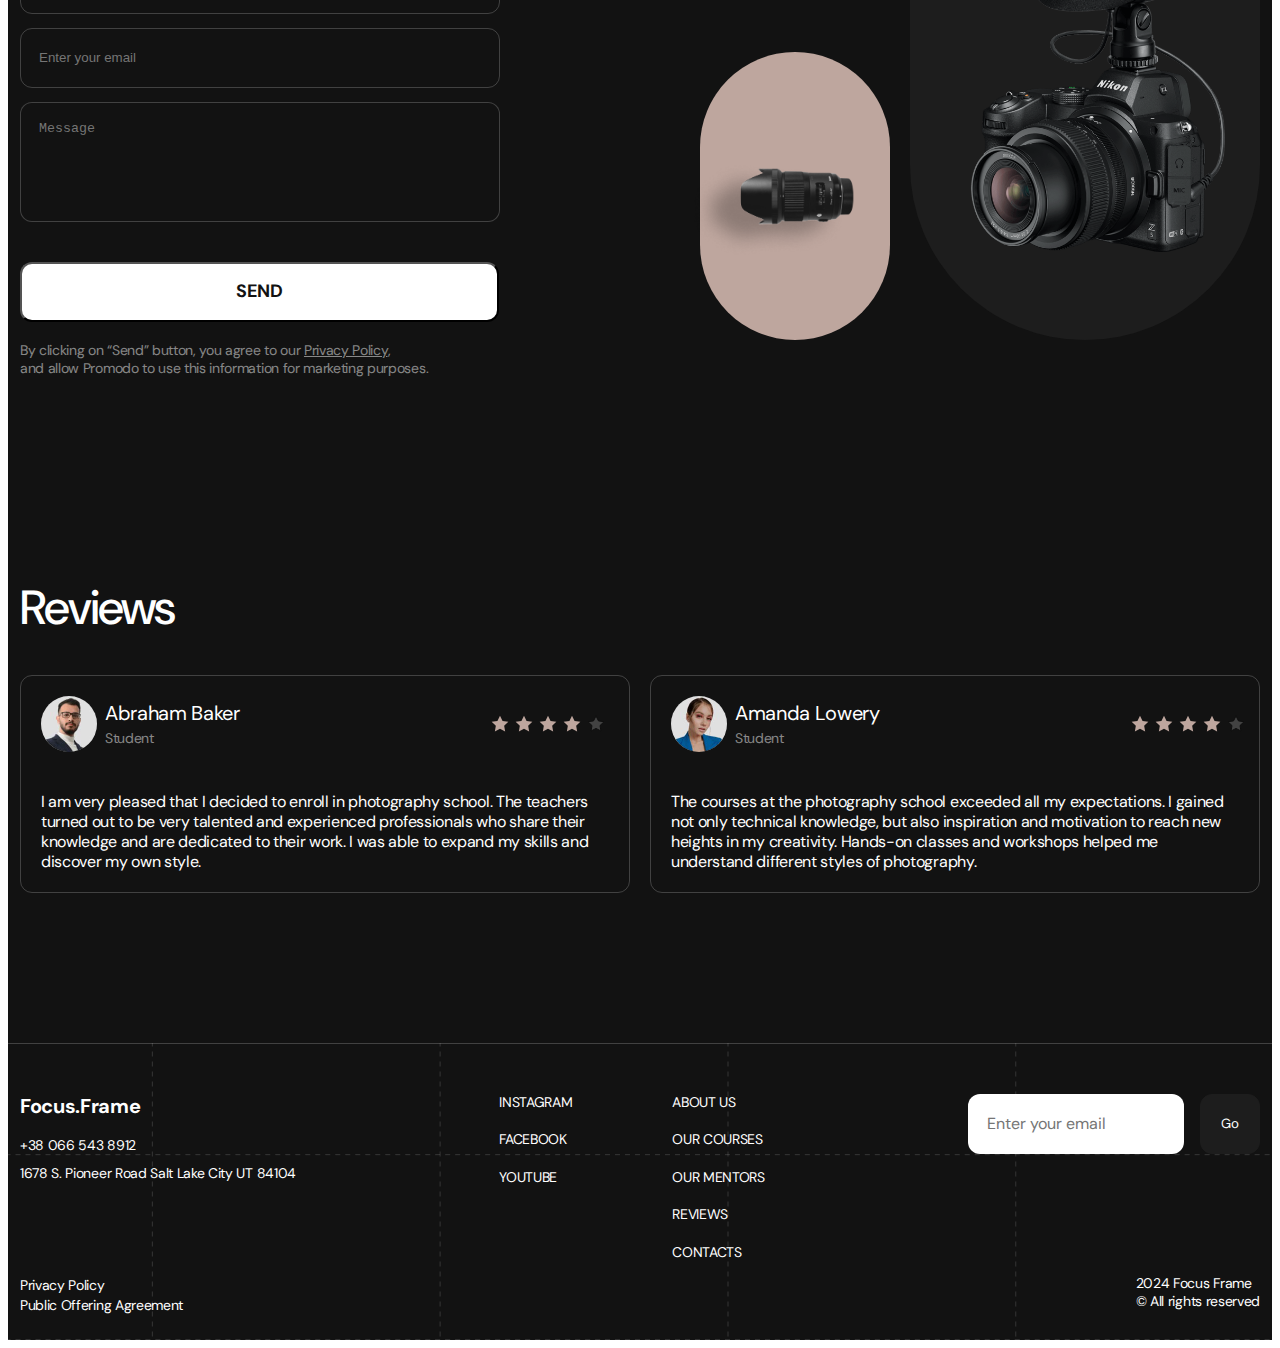
==== commit 545b1091: "Merge branch 'main' into selcuk_lule" ====
--- a/index.html
+++ b/index.html
@@ -3,8 +3,10 @@
   <head>
     <meta charset="UTF-8" />
     <meta name="viewport" content="width=device-width, initial-scale=1.0" />
-    <meta name="description"
-      content="Profesyonel fotoğrafçılık kursumuzla, fotoğraf çekim teknikleri, kompozisyon ve ışıklandırma gibi önemli becerileri öğrenin. Hem yeni başlayanlar hem de deneyimli fotoğrafçılar için kapsamlı eğitim fırsatları.">
+    <meta
+      name="description"
+      content="Profesyonel fotoğrafçılık kursumuzla, fotoğraf çekim teknikleri, kompozisyon ve ışıklandırma gibi önemli becerileri öğrenin. Hem yeni başlayanlar hem de deneyimli fotoğrafçılar için kapsamlı eğitim fırsatları."
+    />
     <title>FocusFrame</title>
     <link rel="stylesheet" href="./css/styles.css" />
     <link
@@ -73,32 +75,53 @@
           <div class="sign_button">
             <a class="sign_a" href="#sign_up">SIGN UP</a>
           </div>
+
           <div class="mobile_window is-close">
+
+
+          <!-- Tablet ve mobile versiyonda menünün açılması için "is-close" u kaldırınız !! -->
+          <div class="mobile_window is-close ">
+
             <div class="mobile_menu">
               <div class="exit_div">
-                <a href=""><span class="close-btn"></span></a> 
+                <a href=""><span class="close-btn"></span></a>
               </div>
               <nav class="mobile-nav">
                 <ul class="mobile-nav-list">
                   <li class="mobile-nav-item">
-                    <a class="mobile-nav-item-link" href="#about-section">ABOUT US </a>
+                    <a class="mobile-nav-item-link" href="#about-section"
+                      >ABOUT US
+                    </a>
                   </li>
                   <li class="mobile-nav-item">
-                    <a class="mobile-nav-item-link" href="#courses-section">OUR COURSES</a>
+                    <a class="mobile-nav-item-link" href="#courses-section"
+                      >OUR COURSES</a
+                    >
                   </li>
                   <li class="mobile-nav-item">
-                    <a class="mobile-nav-item-link" href="#mentors">OUT MENTORS</a>
+                    <a class="mobile-nav-item-link" href="#mentors"
+                      >OUT MENTORS</a
+                    >
                   </li>
                   <li class="mobile-nav-item">
-                    <a class="mobile-nav-item-link" href="#reviews-section">REVİEWS</a>
+                    <a class="mobile-nav-item-link" href="#reviews-section"
+                      >REVİEWS</a
+                    >
                   </li>
                   <li class="mobile-nav-item">
-                    <a class="mobile-nav-item-link" href="#footer-section">CONTACTS</a>
+                    <a class="mobile-nav-item-link" href="#footer-section"
+                      >CONTACTS</a
+                    >
                   </li>
                 </ul>
               </nav>
               <div class="mobile_menu_img">
-                <img src="./images/kamera.jpg" alt="mobile menü kamera" width="200" height="250">
+                <img
+                  src="./images/kamera.jpg"
+                  alt="mobile menü kamera"
+                  width="200"
+                  height="250"
+                />
               </div>
             </div>
           </div>
@@ -193,7 +216,9 @@
 
     <section id="master-section">
       <h2 class="master">
-        MASTER <span class="master-span">YOUR PHOTOGRAPY </span>SKILLS WITH US!
+
+        MASTER <span class="master-span">YOUR PHOTOGRAPY </span> <span class="skill-mobile-span">SKILLS WITH US!</span>
+
       </h2>
     </section>
 
@@ -210,7 +235,11 @@
         </div>
         <div class="about-us-kamera">
           <div class="about-us-img">
-            <img class="kamera-img" src="images/kamera.jpg" alt="about us kamera"/>
+            <img
+              class="kamera-img"
+              src="images/kamera.jpg"
+              alt="about us kamera"
+            />
           </div>
           <div class="kamera-paragraf">
             <p class="paragraf-our-photo">
@@ -424,7 +453,7 @@
     <!-- SIGN-UP-SECTİON BİTTİ-->
 
     <!-- REVİEWS-SECTİON BAŞLADI-->
-    <section id="reviews-section">
+    <section id="reviews-section" class="reviews-section">
       <div class="reviews-container">
         <div class="reviews-header">
           <h2 class="reviews-head">Reviews</h2>
@@ -437,6 +466,7 @@
                   src="images\abraham.jpg"
                   alt="Abraham Baker"
                   class="reviews-image"
+                  srcset="images\abraham@2x.jpg"
                 />
                 <div class="reviews-info-plus">
                   <p class="review-personne-name">Abraham Baker</p>
@@ -445,24 +475,16 @@
               </div>
               <div class="review-stars">
                 <svg width="20" height="20" class="icon-herostar">
-                  <use
-                    xlink:href="./images/symbol-defs.svg#icon-star"
-                  ></use>
-                </svg>
-                <svg width="20" height="20" class="icon-herostar">
-                  <use
-                    xlink:href="./images/symbol-defs.svg#icon-star"
-                  ></use>
-                </svg>
-                <svg width="20" height="20" class="icon-herostar">
-                  <use
-                    xlink:href="./images/symbol-defs.svg#icon-star"
-                  ></use>
-                </svg>
-                <svg width="20" height="20" class="icon-herostar">
-                  <use
-                    xlink:href="./images/symbol-defs.svg#icon-star"
-                  ></use>
+                  <use xlink:href="./images/symbol-defs.svg#icon-star"></use>
+                </svg>
+                <svg width="20" height="20" class="icon-herostar">
+                  <use xlink:href="./images/symbol-defs.svg#icon-star"></use>
+                </svg>
+                <svg width="20" height="20" class="icon-herostar">
+                  <use xlink:href="./images/symbol-defs.svg#icon-star"></use>
+                </svg>
+                <svg width="20" height="20" class="icon-herostar">
+                  <use xlink:href="./images/symbol-defs.svg#icon-star"></use>
                 </svg>
                 <svg width="20" height="20" class="icon-herostar">
                   <use
@@ -480,13 +502,14 @@
             </p>
           </div>
 
-          <div class="reviews-block">
+          <div class="reviews-block-two">
             <div class="reviews-infostar">
               <div class="reviews-info">
                 <img
                   src="images\amanda.jpg"
                   alt="Amanda Lowery"
                   class="reviews-image"
+                  srcset="images\amanda@2x.jpg"
                 />
                 <div class="reviews-info-plus">
                   <p class="review-personne-name">Amanda Lowery</p>
@@ -495,24 +518,16 @@
               </div>
               <div class="review-stars-two">
                 <svg width="20" height="20" class="icon-herostar">
-                  <use
-                    xlink:href="./images/symbol-defs.svg#icon-star"
-                  ></use>
-                </svg>
-                <svg width="20" height="20" class="icon-herostar">
-                  <use
-                    xlink:href="./images/symbol-defs.svg#icon-star"
-                  ></use>
-                </svg>
-                <svg width="20" height="20" class="icon-herostar">
-                  <use
-                    xlink:href="./images/symbol-defs.svg#icon-star"
-                  ></use>
-                </svg>
-                <svg width="20" height="20" class="icon-herostar">
-                  <use
-                    xlink:href="./images/symbol-defs.svg#icon-star"
-                  ></use>
+                  <use xlink:href="./images/symbol-defs.svg#icon-star"></use>
+                </svg>
+                <svg width="20" height="20" class="icon-herostar">
+                  <use xlink:href="./images/symbol-defs.svg#icon-star"></use>
+                </svg>
+                <svg width="20" height="20" class="icon-herostar">
+                  <use xlink:href="./images/symbol-defs.svg#icon-star"></use>
+                </svg>
+                <svg width="20" height="20" class="icon-herostar">
+                  <use xlink:href="./images/symbol-defs.svg#icon-star"></use>
                 </svg>
                 <svg width="20" height="20" class="icon-herostar">
                   <use
@@ -565,7 +580,9 @@
                 <a href="#about-section" class="orta-blok-links">about us</a>
               </li>
               <li class="nav-list-items">
-                <a href="#courses-section" class="orta-blok-links">our courses</a>
+                <a href="#courses-section" class="orta-blok-links"
+                  >our courses</a
+                >
               </li>
               <li class="nav-list-items">
                 <a href="#mentors" class="orta-blok-links">our mentors</a>
@@ -605,8 +622,6 @@
       </div>
     </footer>
 
-    
-
     <!-- FOOTER-SECTİON BİTTİ -->
   </body>
 </html>
--- a/css/styles.css
+++ b/css/styles.css
@@ -82,7 +82,7 @@
   height: 60px;
   background: #fff;
 }
-.sign_button:hover{
+.sign_button:hover {
   background-color: #121212;
   color: #bea69e;
   border: 1px solid #1d1d1d;
@@ -98,7 +98,7 @@
   background: #fff;
   text-decoration: none;
 }
-.sign_button:hover .sign_a{
+.sign_button:hover .sign_a {
   background-color: #121212;
   color: #bea69e;
 }
@@ -340,7 +340,6 @@
 /* ABOUT-SECTİON BİTTİ */
 
 /* OUR-COURSES-SECTİON BAŞLADI */
-
 .courses-container {
   background-color: #121212; /* Koyu arka plan rengi */
   color: #ffffff;
@@ -360,6 +359,7 @@
   font-weight: 500;
   line-height: 1.12em;
   letter-spacing: -0.04em;
+  text-align: start;
 }
 
 .courses-span {
@@ -376,6 +376,7 @@
   display: flex;
   justify-content: center;
   gap: 20px;
+  
 }
 
 .course-card {
@@ -414,6 +415,11 @@
   height: 32px;
 }
 
+.course-icon:hover {
+  background-color: #c3a18a;
+  cursor: pointer;
+}
+
 .course-card-title {
   font-size: 28px;
   width: 265px;
@@ -497,7 +503,6 @@
   color: #ffffff;
   padding-top: 150px;
   font-family: "DM Sans", sans-serif;
-  
 }
 .sign_up_container {
   display: flex;
@@ -594,10 +599,10 @@
   border-radius: 12px;
   background-color: rgba(255, 255, 255, 1);
 }
-.send-button-area:hover{
+.send-button-area:hover {
   background-color: #121212;
 }
-.send-button-area:hover .send-button{
+.send-button-area:hover .send-button {
   background-color: #121212;
   color: #bea69e;
   border: 1px solid #1d1d1d;
@@ -651,14 +656,16 @@
   margin-top: 139px;
   margin-bottom: 126px;
   transform: translate(24%);
-
 }
 
 /* SIGN-UP-SECTİON BİTTİ */
 
 
-
 /* REVİEWS-SECTİON BAŞLADI */
+
+
+/* REVİEWS-SECTİON BAŞLADI */
+
 
 #reviews-section {
   background-color: #121212; /* Koyu arka plan rengi */
@@ -666,6 +673,7 @@
   font-family: "DM Sans", sans-serif;
   padding-top: 150px;
   padding-bottom: 150px;
+
 }
 
 .reviews-container {
@@ -673,7 +681,6 @@
   flex-direction: column;
   justify-content: center;
   margin: 0 auto;
-
   max-width: 1240px;
 }
 
@@ -689,7 +696,6 @@
   letter-spacing: -0.04em;
 }
 
-
 .reviews-cards {
   display: flex;
   justify-content: center;
@@ -698,11 +704,51 @@
   max-width: 1280px;
 }
 
-.reviews-block {
+.reviews-block,
+.reviews-block-two {
   border: 1px solid rgba(255, 255, 255, 0.2);
   max-width: 610px;
   border-radius: 12px;
 }
+
+
+}
+
+.reviews-container {
+  display: flex;
+  flex-direction: column;
+  justify-content: center;
+  margin: 0 auto;
+  max-width: 1240px;
+}
+
+.reviews-header {
+  max-width: 1240px;
+}
+
+.reviews-head {
+  font-size: 48px;
+  text-align: start;
+  font-weight: 500;
+  line-height: 1.12em;
+  letter-spacing: -0.04em;
+}
+
+.reviews-cards {
+  display: flex;
+  justify-content: center;
+  align-items: center;
+  gap: 20px;
+  max-width: 1280px;
+}
+
+.reviews-block,
+.reviews-block-two {
+  border: 1px solid rgba(255, 255, 255, 0.2);
+  max-width: 610px;
+  border-radius: 12px;
+}
+
 
 .reviews-infostar {
   display: flex;
@@ -748,10 +794,19 @@
   gap: 4px;
 }
 
+
 .review-stars-two {
   display: flex;
   gap: 4px;
 }
+
+
+
+.review-stars-two {
+  display: flex;
+  gap: 4px;
+}
+
 
 .icon-herostar use {
   fill: #bea69e;
@@ -875,7 +930,7 @@
   color: #fff;
   font-family: "DM Sans", sans-serif;
 }
-.footer-go-button:hover{
+.footer-go-button:hover {
   background-color: #121212;
   color: #bea69e;
   border: 1px solid #1d1d1d;
@@ -1049,9 +1104,11 @@
       display: flex;
       justify-content: flex-end;
     }
+    /* -------Menu açıp kapatmak için--------*/
     .is-close {
       display: none;
     }
+    /* -------Menu açıp kapatmak için--------*/
     .mobile_menu {
       width: 200px;
       position: fixed;
@@ -1061,9 +1118,8 @@
       display: flex;
       flex-direction: column;
       justify-content: space-between;
-
-    }
-    .exit_div{
+    }
+    .exit_div {
       display: flex;
       justify-content: flex-end;
     }
@@ -1075,8 +1131,9 @@
       cursor: pointer;
       margin-top: 15px;
       margin-right: 20px;
-    }
-    
+
+    }
+
     .close-btn::before,
     .close-btn::after {
       content: "";
@@ -1088,16 +1145,16 @@
       background-color: black;
       border-radius: 3px;
     }
-    
+
     .close-btn::before {
       transform: rotate(45deg);
     }
-    
+
     .close-btn::after {
       transform: rotate(-45deg);
     }
-    
-    .mobile-nav-list{
+
+    .mobile-nav-list {
       list-style-type: none;
       margin-top: 100px;
       display: flex;
@@ -1105,7 +1162,7 @@
       gap: 20px;
       padding-left: 20px;
     }
-    .mobile-nav-item-link{
+    .mobile-nav-item-link {
       text-decoration: none;
       color: #121212;
       font-weight: 400;
@@ -1114,30 +1171,199 @@
       color: #121212;
       font-family: "DM Sans", sans-serif;
     }
-    .mobile-nav-item-link:hover{
+    .mobile-nav-item-link:hover {
       font-weight: 700;
     }
-    .mobile_menu_img{
-        object-fit: cover;
-    }
-    .mobile_menu_img img{
+    .mobile_menu_img {
+      object-fit: cover;
+    }
+    .mobile_menu_img img {
       display: block;
+
         width: 100%;
         height: 100%;
         
-    }
+
+      
+    }
+
+
+    .close-btn::before,
+    .close-btn::after {
+      content: "";
+      position: absolute;
+      top: 50%;
+      left: 0;
+      width: 100%;
+      height: 3px;
+      background-color: black;
+      border-radius: 3px;
+
+    }
+
+    .close-btn::before {
+      transform: rotate(45deg);
+    }
+
+    .close-btn::after {
+      transform: rotate(-45deg);
+    }
+
+    .mobile-nav-list {
+      list-style-type: none;
+      margin-top: 100px;
+      display: flex;
+      flex-direction: column;
+      gap: 20px;
+      padding-left: 20px;
+    }
+    .mobile-nav-item-link {
+      text-decoration: none;
+      color: #121212;
+      font-weight: 400;
+      font-size: 14px;
+      text-transform: uppercase;
+      color: #121212;
+      font-family: "DM Sans", sans-serif;
+    }
+    .mobile-nav-item-link:hover {
+      font-weight: 700;
+    }
+    .mobile_menu_img {
+      object-fit: cover;
+    }
+    .mobile_menu_img img {
+      display: block;
+      width: 100%;
+      height: 100%;
+    }
+
 
     /* HERO-SECTİON BİTTİ */
 
     /* MASTER-SECTİON BAŞLADI */
-
+    .skill-mobile-span{
+      display: flex;
+      justify-content: center;
+      align-items: center;
+    }
+
+    .master{
+      font-size: 20px;
+      max-width: 335px;
+      line-height: 1.14;
+      letter-spacing: -0.02em;
+    }
+      
     /* MASTER-SECTİON BİTTİ */
 
     /* ABOUT-SECTİON BAŞLADI */
-
+    .kamera-img{
+      width: 335px;
+      height: 209px;
+      overflow: hidden;
+    }
+    .about-us-title{
+      font-size: 28px;
+      line-height: 1.14;
+      letter-spacing: -0.04em;
+    }
+
+    .about-us-kamera
+    { flex-direction: column;
+      gap: 40px;
+    }
+    .about-us-container{
+      max-width: 335px;
+      padding-top: 80px;
+
+    }
+    
+    .kamera-paragraf{
+      flex: 1 1 100%;
+     font-size: 14px;
+     letter-spacing: -0.02em;
+     line-height: 1.285 ;
+     width: calc(100% - 20px);
+     gap: 20px;
+     flex-wrap: wrap;
+    }
+    
     /* ABOUT-SECTİON BİTTİ */
 
     /* OUR-COURSES-SECTİON BAŞLADI */
+
+   
+
+    .courses-section {
+      padding-top: 80px;
+      width: 280px;
+    }
+
+    .courses-container {
+      height: 1500px;
+    }
+
+    .courses-header {
+      gap: 20px;
+      flex-direction: column;
+      
+    }
+
+    .courses-head {
+      font-size: 28px;
+      font-weight: 500;
+      line-height: 1.14em;
+      letter-spacing: -0.04em;
+    }
+
+    .course-block {
+      margin-top: 40px;
+      flex-direction: column;
+      width: 260px;
+      margin: 0 auto;
+      margin-top: 40px;
+      
+    }
+    .course-card {
+      width: 260px;
+      height: 308px;
+      
+    }
+
+    .courses-head-text {
+      width: 260px;
+      height: 72px;
+      font-size: 14px;
+    }
+
+    .course-card-text {
+      font-size: 14px;
+    }
+
+    .course-number-area {
+      gap: 180px;
+      justify-content: center;
+      align-items: center;
+      margin-top: 20px;
+    }
+
+    .course-card-title {
+      font-size: 32px;
+      width: 230px;
+      margin-bottom: 140px;
+      margin-left: 27px;
+    }
+
+    .course-card-text {
+      font-size: 14px;
+      color: rgba(255, 255, 255, 0.5);
+      margin-bottom: px;
+      width: 230px;
+      margin-top: 0;
+      margin-left: 27px;
+    }
+
 
     /* OUR-COURSES-SECTİON BİTTİ */
 
@@ -1210,9 +1436,95 @@
 
     /* REVİEWS-SECTİON BAŞLADI */
 
+    
+
+    .reviews-header {
+      max-width: 320px;
+    }
+    .reviews-block-two {
+      display: none;
+    }
+
+    #reviews-section {
+      background-color: #121212; /* Koyu arka plan rengi */
+      color: #ffffff;
+      font-family: "DM Sans", sans-serif;
+      padding-top: 150px;
+      padding-bottom: 150px;
+
+    }
+
+    .reviews-container {
+      width: 280px;
+      height: 300px;
+    }
+
+    .reviews-head {
+      font-size: 32px;
+      margin-left: 20px;
+      font-weight: 500;
+      line-height: 1.12em;
+      letter-spacing: -0.04em;
+    }
+
+    .reviews-cards {
+    }
+
+    .reviews-block {
+      border: 1px solid rgba(255, 255, 255, 0.2);
+      width: 280px;
+      height: 265px;
+      border-radius: 12px;
+    }
+
+    .reviews-infostar {
+    display: block;
+  
+    }
+
+    .reviews-info {   
+    }
+
+    .reviews-image {
+    }
+
+    .reviews-info-plus {
+      margin-left: 10px;
+      width: 280px;
+    }
+    .review-personne-name {
+      font-size: 20px;
+      margin: 0;
+    }
+
+    .review-personne-status {
+      font-size: 12px;
+      margin: 0;
+      color: rgba(255, 255, 255, 0.5);
+    }
+
+    .reviews-text {
+      
+      font-size: 14px;
+    }
+
+    .review-stars {
+    margin-left: 86px;
+    
+    }
+
+    .review-stars-two {
+   
+    }
+
+    .icon-herostar use {
+      fill: #bea69e;
+    }
+
     /* REVİEWS-SECTİON BİTTİ */
 
     /* FOOTER-SECTİON BAŞLADI */
+
     .footer-container {
       flex-direction: column;
       max-width: 335px;
@@ -1221,8 +1533,7 @@
     }
     .footer-orta-blok {
       max-width: 214px;
-      
-      gap: 40px;
+       gap: 40px;
 
     }
     .footer-social-media-links {
@@ -1260,44 +1571,321 @@
       line-height: 1.33em;
     }
     
-
-
-
-
-    
-    
-    
-
-
     /* FOOTER-SECTİON BİTTİ */
   }
 }
-
-
 
 @media screen and (min-width: 768px) and (max-width: 1279px) {
   body {
     /* HEADER BAŞLADI */
+
+    .header_nav {
+      display: none;
+    }
+
     .camera_ic {
       display: none;
     }
+    .nav_container {
+      margin: 20px 14px 40px 32px;
+      display: flex;
+      flex-direction: row;
+      justify-content: space-between;
+    }
+    .logo-link {
+      padding: 20px 17px;
+      padding-right: 0px;
+      margin: unset;
+      font-size: 16px;
+    }
+
+    .hamburger-menu {
+      display: flex;
+      flex-direction: column;
+      align-items: center;
+      gap: 5px;
+      cursor: pointer;
+      width: 32px;
+      height: 22px;
+      margin-left: 14px;
+      margin-top: 8px;
+    }
+    .hamburger-menu span {
+      display: block;
+      height: 2px;
+      background-color: #fff;
+      border-radius: 2px;
+    }
+
+    .long {
+      width: 30px;
+      margin-left: auto;
+    }
+
+    .short {
+      width: 20px;
+      margin-left: auto;
+    }
+    .sign_button {
+      font-weight: 700;
+      font-size: 18px;
+      line-height: 1.5556;
+      text-transform: uppercase;
+      color: #121212;
+      width: 187px;
+      height: 60px;
+      background: #fff;
+      border-radius: 12px;
+      margin-right: 31px;
+      padding: 16px 30px;
+      display: flex;
+      align-items: center;
+      justify-content: center;
+      flex-direction: row;
+      gap: 0px;
+      flex-shrink: 0;
+    }
+
+    .sign_button:hover {
+      background-color: #121212;
+      color: #bea69e;
+      border: 1px solid #1d1d1d;
+    }
+
+    .sign_a {
+      font-family: "DM Sans", sans-serif;
+      font-weight: 600;
+      font-size: 18px;
+      line-height: 1.55556;
+      text-transform: uppercase;
+      color: #121212;
+      background: #fff;
+      text-decoration: none;
+      display: flex;
+      flex-wrap: nowrap;
+    }
+
+    .sign_button:hover .sign_a {
+      background-color: #121212;
+      color: #bea69e;
+    }
 
     .mobile_window {
+      position: fixed;
+      top: 0;
+      left: 0;
+      width: 100vw;
+      height: 100%;
+      background-color: rgba(35, 35, 36, 0.4);
+      transition: opacity 250ms cubic-bezier(0.4, 0, 0.2, 1),
+        visibility 250ms cubic-bezier(0.4, 0, 0.2, 1);
+      display: flex;
+      justify-content: flex-end;
+    }
+
+    .is-close {
       display: none;
     }
+    .mobile_menu {
+      width: 480px;
+      position: fixed;
+      margin-left: auto;
+      height: 100vh;
+      background-color: #bea69e;
+      display: flex;
+      flex-direction: column;
+      justify-content: space-between;
+    }
+
+    .exit_div {
+      display: flex;
+      justify-content: flex-end;
+    }
+
+    .close-btn {
+      display: inline-block;
+      width: 40px;
+      height: 40px;
+      position: relative;
+      cursor: pointer;
+      margin-top: 20px;
+      margin-right: 32px;
+    }
+
+    .close-btn::before,
+    .close-btn::after {
+      content: "";
+      position: absolute;
+      top: 50%;
+      left: 0;
+      width: 100%;
+      height: 3px;
+      background-color: black;
+      border-radius: 3px;
+    }
+
+    .close-btn::before {
+      transform: rotate(45deg);
+    }
+
+    .close-btn::after {
+      transform: rotate(-45deg);
+    }
+
+    .mobile-nav-list {
+      list-style-type: none;
+      margin-top: 185px;
+      display: flex;
+      flex-direction: column;
+      gap: 20px;
+      padding-left: 64px;
+    }
+
+    .mobile-nav-item-link {
+      text-decoration: none;
+      color: #121212;
+      font-weight: 400;
+      font-size: 14px;
+      text-transform: uppercase;
+      color: #121212;
+      font-family: "DM Sans", sans-serif;
+    }
+
+    .mobile-nav-item-link:hover {
+      font-weight: 700;
+    }
+
+    .mobile_menu_img {
+      object-fit: cover;
+    }
+
+    .mobile_menu_img img {
+      display: block;
+      width: 100%;
+      height: 100%;
+    }
 
     /* HEADER BİTTİ */
 
     /* HERO-SECTİON BAŞLADI */
+    .hero_section {
+      display: flex;
+      flex-direction: column;
+      justify-content: space-between;
+      background-color: #1d1d1d;
+      margin-left: auto;
+      margin-right: auto;
+      max-width: 700px;
+      height: auto;
+    }
+    .hero_container {
+      padding-bottom: 80px;
+    }
+
+    .cameramen_cont {
+      margin: unset;
+    }
+
+    .discover_cont {
+      margin: unset;
+      padding-top: 40px;
+    }
+
+    .discover_title {
+      width: 480px;
+      height: 192px;
+      margin-left: 32px;
+      margin-top: 24px;
+      font-weight: 500;
+      font-size: 60px;
+      line-height: 1.1;
+      letter-spacing: -0.02em;
+      color: #fff;
+    }
+
+    .discover_p {
+      margin: unset;
+      font-size: 14px;
+      width: 418px;
+      margin-left: 32px;
+      margin-right: 20px;
+      margin-top: 20px;
+      margin-bottom: 40px;
+    }
+    .happy_cont {
+      margin-left: 20px;
+      margin-right: 40px;
+      display: flex;
+      flex-wrap: wrap;
+      font-size: 14px;
+      margin-bottom: 40px;
+    }
+
+    .cameramen_cont {
+      display: flex;
+      justify-content: center;
+      align-items: center;
+      margin-left: 156px;
+      width: 393px;
+      height: 434px;
+    }
+
+    .cameramen_cont img {
+      width: 100%;
+      height: 100%;
+      object-fit: cover;
+      object-position: center 10%;
+    }
 
     /* HERO-SECTİON BİTTİ */
 
     /* MASTER-SECTİON BAŞLADI */
-  
+
+    .skill-mobile-span{
+      display: flex;
+      justify-content: center;
+      align-items: center;
+    }
+
+    .master{
+      font-size: 40px;
+      max-width: 704px;
+      line-height: 1.25;
+      letter-spacing: -0.02em;
+    }
+      
+
+
+
     /* MASTER-SECTİON BİTTİ */
 
     /* ABOUT-SECTİON BAŞLADI */
-
+    .kamera-img{
+      width: 704px;
+      height: 340px;
+      overflow: hidden;
+    }
+
+    .about-us-kamera
+    { flex-direction: column;
+      gap: 50px;
+     align-items: flex-start;
+    }
+    .about-us-container{
+      max-width: 704px;
+      padding-top: 80px;
+    }
+    
+    .kamera-paragraf{
+     font-size: 16px;
+     letter-spacing: -0.02em;
+     line-height: 1.25 ;
+     gap: 40px;
+     max-width: 600px;
+
+    
+    }
+    
     /* ABOUT-SECTİON BİTTİ */
 
     /* OUR-COURSES-SECTİON BAŞLADI */
@@ -1384,7 +1972,7 @@
 @media screen and (min-width: 1280px) {
   body {
     /* HEADER BAŞLADI */
-    .camera_ic {
+    .cam_menu {
       display: none;
     }
 
@@ -1426,4 +2014,4 @@
 
     /* FOOTER-SECTİON BİTTİ */
   }
-}+}
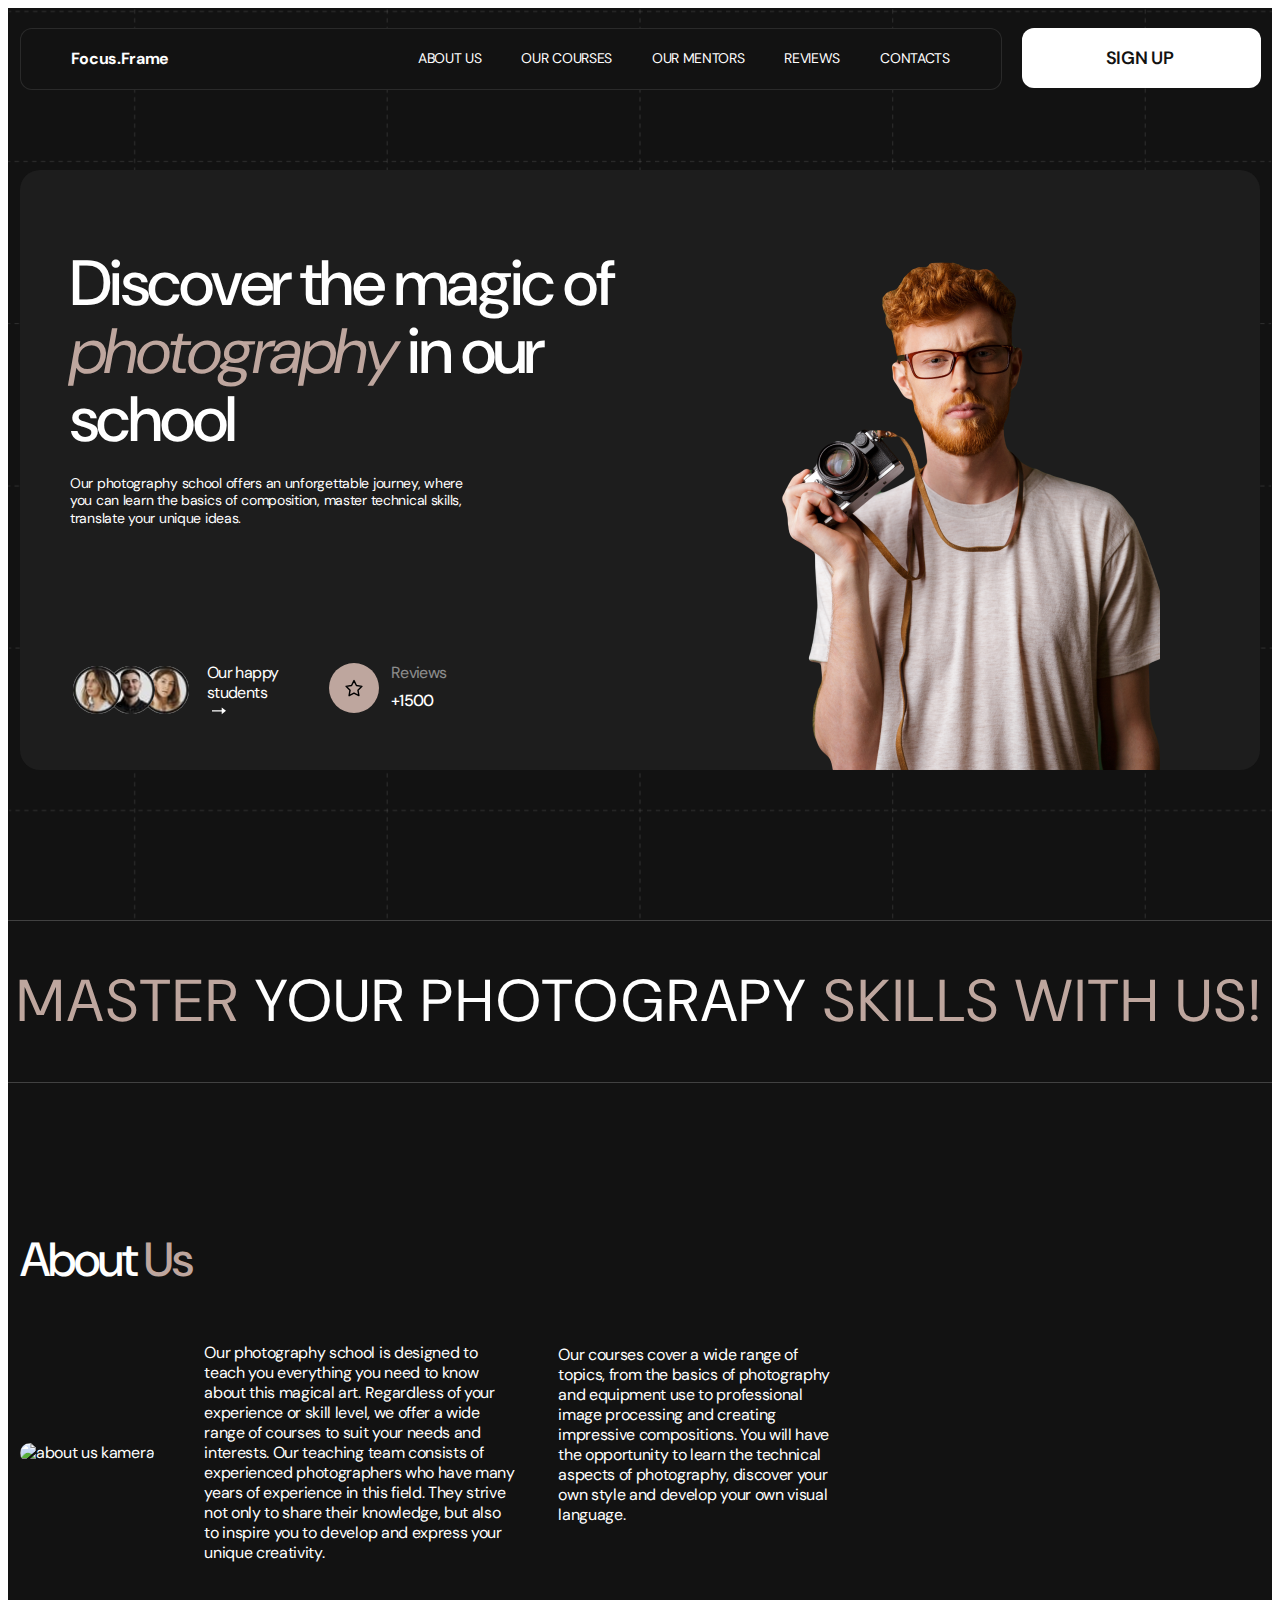
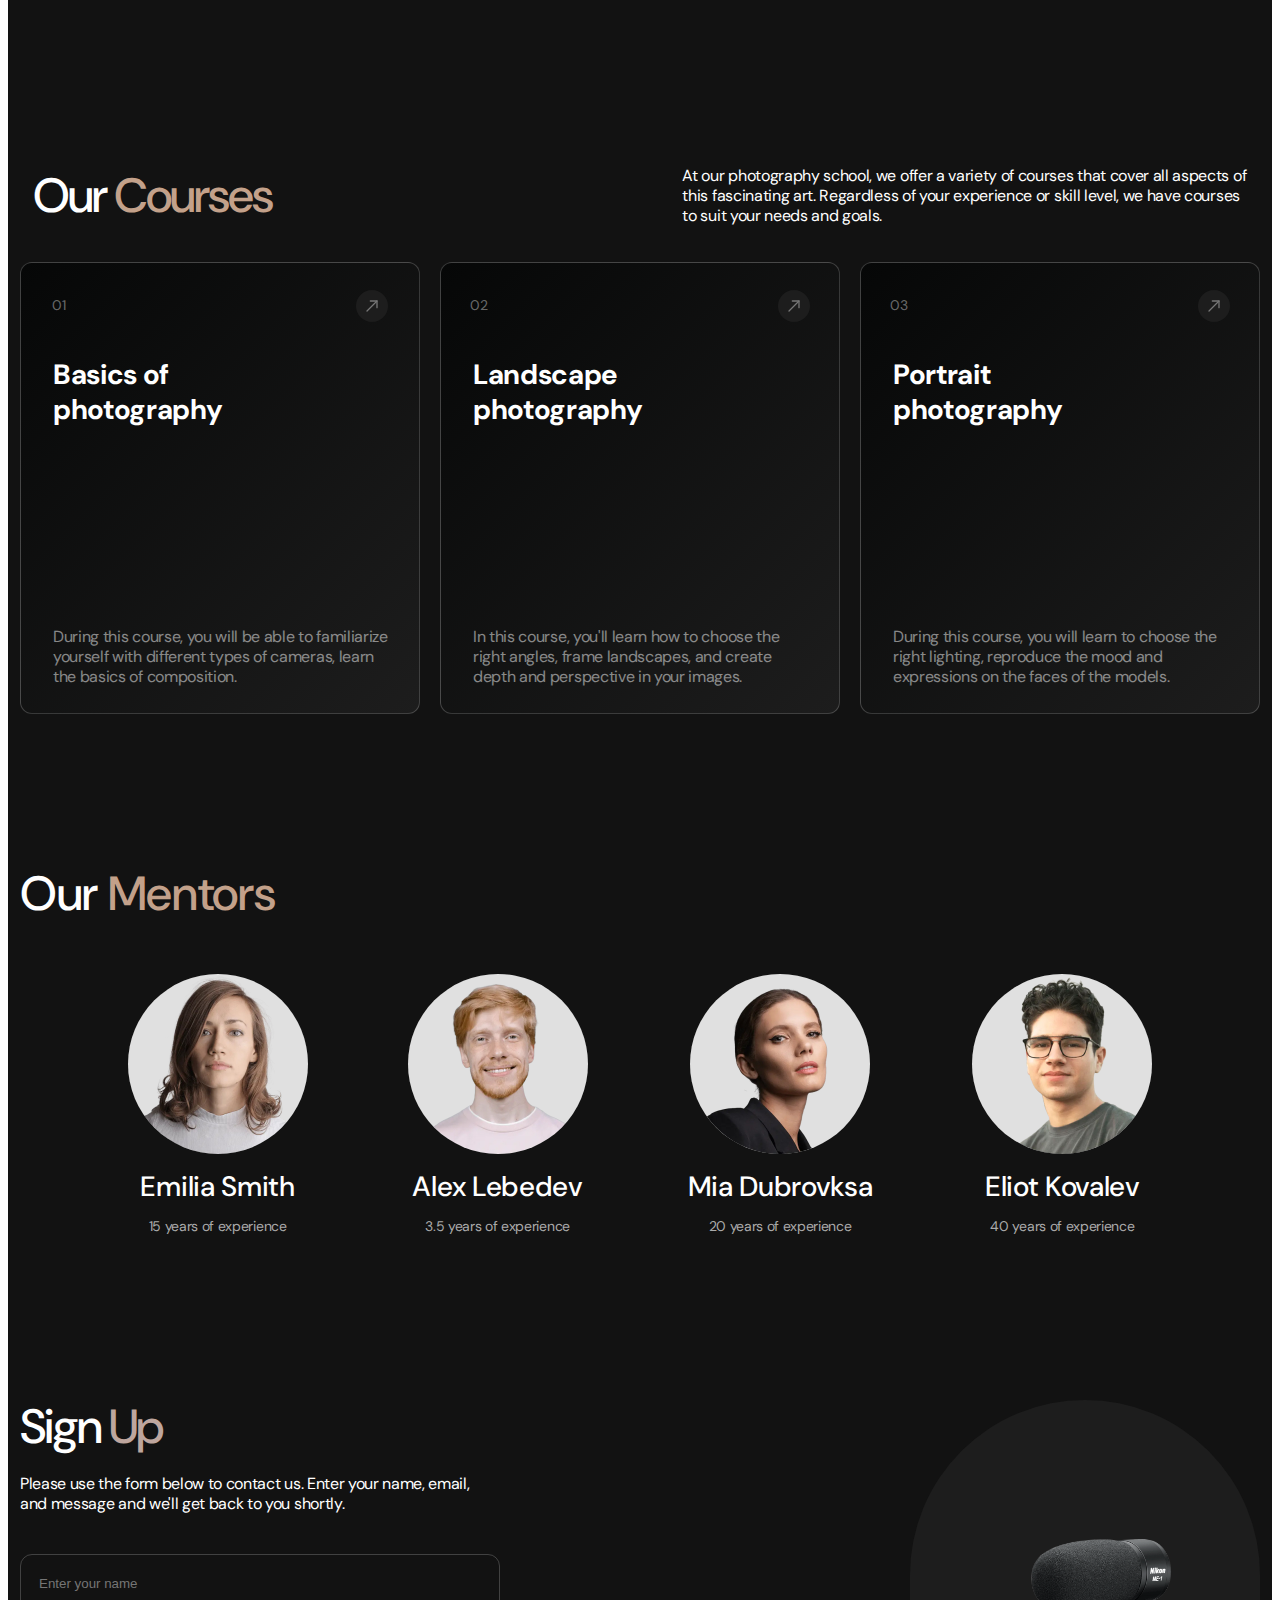
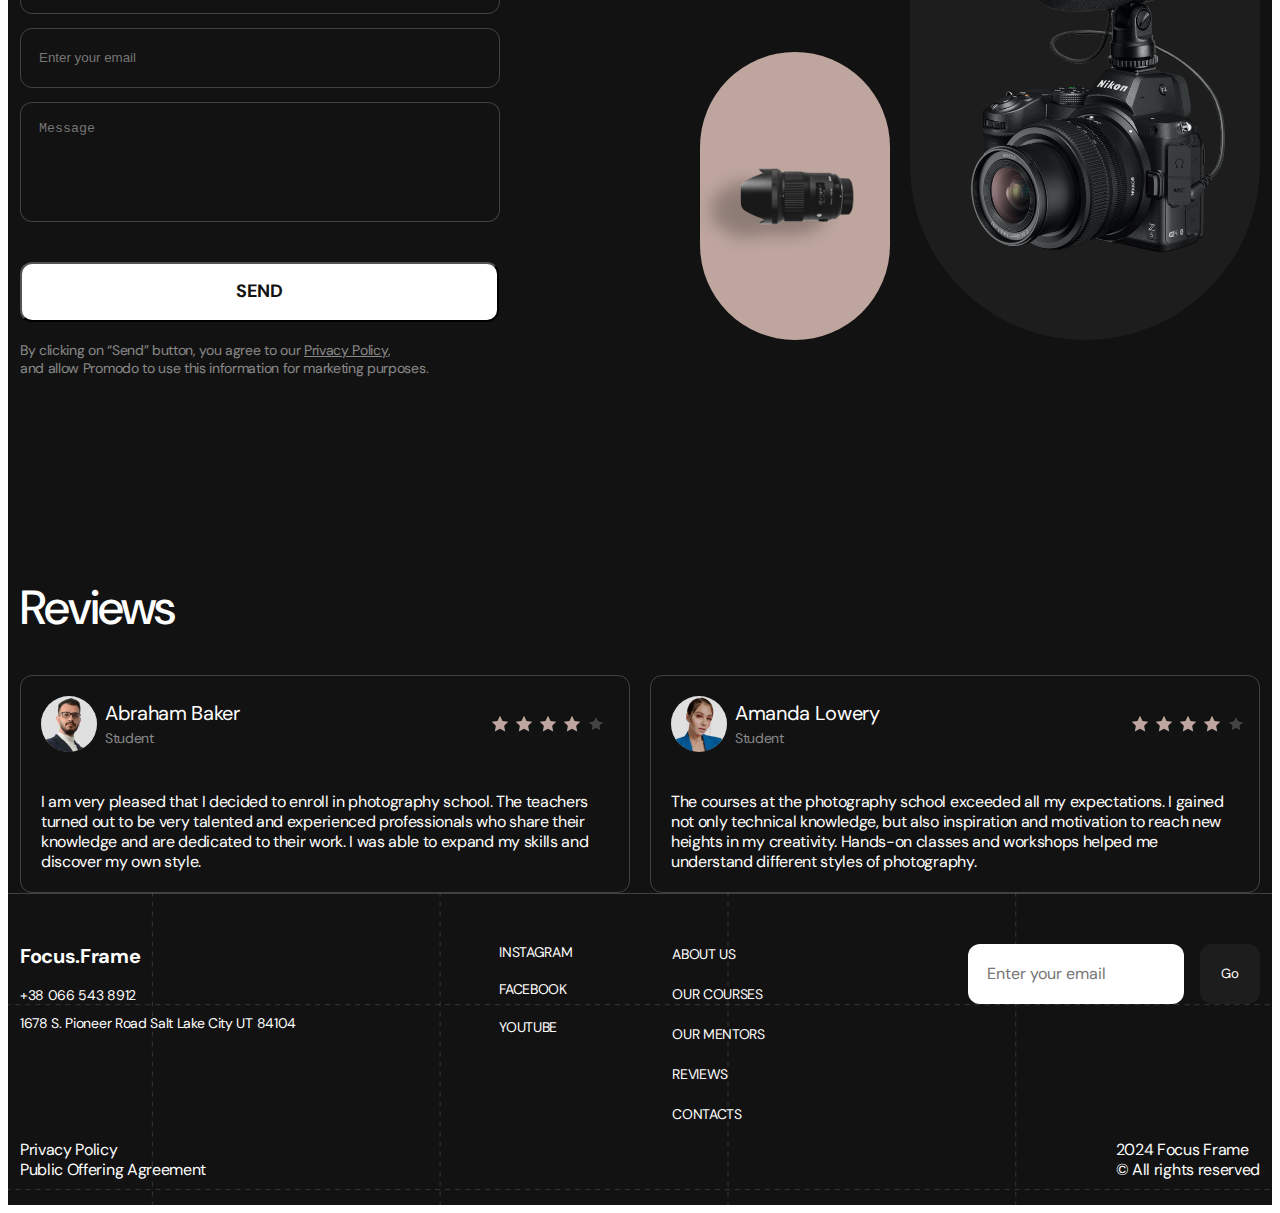
==== commit 4a98dc72: "reviews ve courses tablet ve mobil yapıldı" ====
--- a/index.html
+++ b/index.html
@@ -76,12 +76,8 @@
             <a class="sign_a" href="#sign_up">SIGN UP</a>
           </div>
 
+          <!-- Tablet ve mobile versiyonda menünün açılması için "is-close" u kaldırınız !! -->
           <div class="mobile_window is-close">
-
-
-          <!-- Tablet ve mobile versiyonda menünün açılması için "is-close" u kaldırınız !! -->
-          <div class="mobile_window is-close ">
-
             <div class="mobile_menu">
               <div class="exit_div">
                 <a href=""><span class="close-btn"></span></a>
@@ -267,7 +263,7 @@
     <!-- ABOUT-SECTİON BİTTİ-->
 
     <!-- OUR-COURSES-SECTİON BAŞLADI-->
-    <section id="courses-section">
+    <section id="courses-section" class="courses-section">
       <div class="courses-container">
         <div class="courses-header">
           <h2 class="courses-head">
--- a/css/styles.css
+++ b/css/styles.css
@@ -340,10 +340,13 @@
 /* ABOUT-SECTİON BİTTİ */
 
 /* OUR-COURSES-SECTİON BAŞLADI */
-.courses-container {
+
+.courses-section {
   background-color: #121212; /* Koyu arka plan rengi */
   color: #ffffff;
   font-family: "DM Sans", sans-serif;
+}
+.courses-container {
   padding-top: 150px;
 }
 
@@ -376,7 +379,6 @@
   display: flex;
   justify-content: center;
   gap: 20px;
-  
 }
 
 .course-card {
@@ -660,20 +662,15 @@
 
 /* SIGN-UP-SECTİON BİTTİ */
 
-
 /* REVİEWS-SECTİON BAŞLADI */
 
-
 /* REVİEWS-SECTİON BAŞLADI */
 
-
-#reviews-section {
+.reviews-section {
   background-color: #121212; /* Koyu arka plan rengi */
   color: #ffffff;
   font-family: "DM Sans", sans-serif;
   padding-top: 150px;
-  padding-bottom: 150px;
-
 }
 
 .reviews-container {
@@ -682,6 +679,7 @@
   justify-content: center;
   margin: 0 auto;
   max-width: 1240px;
+  
 }
 
 .reviews-header {
@@ -711,9 +709,6 @@
   border-radius: 12px;
 }
 
-
-}
-
 .reviews-container {
   display: flex;
   flex-direction: column;
@@ -749,7 +744,6 @@
   border-radius: 12px;
 }
 
-
 .reviews-infostar {
   display: flex;
   align-items: center;
@@ -794,19 +788,15 @@
   gap: 4px;
 }
 
-
 .review-stars-two {
   display: flex;
   gap: 4px;
 }
 
-
-
 .review-stars-two {
   display: flex;
   gap: 4px;
 }
-
 
 .icon-herostar use {
   fill: #bea69e;
@@ -868,7 +858,6 @@
   display: flex;
   justify-content: space-between;
   gap: 60px;
-  
 }
 .footer-social-media-links {
   display: flex;
@@ -891,8 +880,6 @@
   flex-direction: column;
   gap: 20px;
   margin-top: 0;
-  font-size: 14px;
-
 }
 
 .footer-en-alt-blok {
@@ -937,12 +924,10 @@
 }
 .footer-privacy-public {
   font-family: "DM Sans", sans-serif;
-  font-size: 14px;
+  font-weight: 14px;
   font-weight: 400;
   color: #fff;
   text-decoration: none;
-  line-height: 1.28em;
-
 }
 .footer-en-alt-blok {
   display: flex;
@@ -954,9 +939,6 @@
 .focus-frame-prag {
   margin: 0;
   padding: 0;
-  font-size: 14px;
-  font-weight: 400;
-  color: #fff;
 }
 
 /* FOOTER-SECTİON BİTTİ */
@@ -1131,7 +1113,6 @@
       cursor: pointer;
       margin-top: 15px;
       margin-right: 20px;
-
     }
 
     .close-btn::before,
@@ -1179,400 +1160,282 @@
     }
     .mobile_menu_img img {
       display: block;
-
-        width: 100%;
-        height: 100%;
-        
-
-      
-    }
-
-
-    .close-btn::before,
-    .close-btn::after {
-      content: "";
-      position: absolute;
-      top: 50%;
-      left: 0;
-      width: 100%;
-      height: 3px;
-      background-color: black;
-      border-radius: 3px;
-
-    }
-
-    .close-btn::before {
-      transform: rotate(45deg);
-    }
-
-    .close-btn::after {
-      transform: rotate(-45deg);
-    }
-
-    .mobile-nav-list {
-      list-style-type: none;
-      margin-top: 100px;
-      display: flex;
-      flex-direction: column;
-      gap: 20px;
-      padding-left: 20px;
-    }
-    .mobile-nav-item-link {
-      text-decoration: none;
-      color: #121212;
-      font-weight: 400;
-      font-size: 14px;
-      text-transform: uppercase;
-      color: #121212;
-      font-family: "DM Sans", sans-serif;
-    }
-    .mobile-nav-item-link:hover {
-      font-weight: 700;
-    }
-    .mobile_menu_img {
-      object-fit: cover;
-    }
-    .mobile_menu_img img {
-      display: block;
       width: 100%;
       height: 100%;
     }
-
-
-    /* HERO-SECTİON BİTTİ */
-
-    /* MASTER-SECTİON BAŞLADI */
-    .skill-mobile-span{
-      display: flex;
-      justify-content: center;
-      align-items: center;
-    }
-
-    .master{
-      font-size: 20px;
-      max-width: 335px;
-      line-height: 1.14;
-      letter-spacing: -0.02em;
-    }
-      
-    /* MASTER-SECTİON BİTTİ */
-
-    /* ABOUT-SECTİON BAŞLADI */
-    .kamera-img{
-      width: 335px;
-      height: 209px;
-      overflow: hidden;
-    }
-    .about-us-title{
-      font-size: 28px;
-      line-height: 1.14;
-      letter-spacing: -0.04em;
-    }
-
-    .about-us-kamera
-    { flex-direction: column;
-      gap: 40px;
-    }
-    .about-us-container{
-      max-width: 335px;
-      padding-top: 80px;
-
-    }
+  }
+
+  .close-btn::before,
+  .close-btn::after {
+    content: "";
+    position: absolute;
+    top: 50%;
+    left: 0;
+    width: 100%;
+    height: 3px;
+    background-color: black;
+    border-radius: 3px;
+  }
+
+  .close-btn::before {
+    transform: rotate(45deg);
+  }
+
+  .close-btn::after {
+    transform: rotate(-45deg);
+  }
+
+  .mobile-nav-list {
+    list-style-type: none;
+    margin-top: 100px;
+    display: flex;
+    flex-direction: column;
+    gap: 20px;
+    padding-left: 20px;
+  }
+  .mobile-nav-item-link {
+    text-decoration: none;
+    color: #121212;
+    font-weight: 400;
+    font-size: 14px;
+    text-transform: uppercase;
+    color: #121212;
+    font-family: "DM Sans", sans-serif;
+  }
+  .mobile-nav-item-link:hover {
+    font-weight: 700;
+  }
+  .mobile_menu_img {
+    object-fit: cover;
+  }
+  .mobile_menu_img img {
+    display: block;
+    width: 100%;
+    height: 100%;
+  }
+
+  /* HERO-SECTİON BİTTİ */
+
+  /* MASTER-SECTİON BAŞLADI */
+  .skill-mobile-span {
+    display: flex;
+    justify-content: center;
+    align-items: center;
+  }
+
+  .master {
+    font-size: 20px;
+    max-width: 335px;
+    line-height: 1.14;
+    letter-spacing: -0.02em;
+  }
+
+  /* MASTER-SECTİON BİTTİ */
+
+  /* ABOUT-SECTİON BAŞLADI */
+  .kamera-img {
+    width: 335px;
+    height: 209px;
+    overflow: hidden;
+  }
+  .about-us-title {
+    font-size: 28px;
+    line-height: 1.14;
+    letter-spacing: -0.04em;
+  }
+
+  .about-us-kamera {
+    flex-direction: column;
+    gap: 40px;
+  }
+  .about-us-container {
+    max-width: 335px;
+    padding-top: 80px;
+  }
+
+  .kamera-paragraf {
+    flex: 1 1 100%;
+    font-size: 14px;
+    letter-spacing: -0.02em;
+    line-height: 1.285;
+    width: calc(100% - 20px);
+    gap: 20px;
+    flex-wrap: wrap;
+  }
+
+  /* ABOUT-SECTİON BİTTİ */
+
+  /* OUR-COURSES-SECTİON BAŞLADI */
+
+  .courses-container {
     
-    .kamera-paragraf{
-      flex: 1 1 100%;
-     font-size: 14px;
-     letter-spacing: -0.02em;
-     line-height: 1.285 ;
-     width: calc(100% - 20px);
-     gap: 20px;
-     flex-wrap: wrap;
-    }
-    
-    /* ABOUT-SECTİON BİTTİ */
-
-    /* OUR-COURSES-SECTİON BAŞLADI */
-
-   
-
-    .courses-section {
-      padding-top: 80px;
-      width: 280px;
-    }
-
-    .courses-container {
-      height: 1500px;
-    }
-
-    .courses-header {
-      gap: 20px;
-      flex-direction: column;
-      
-    }
-
-    .courses-head {
-      font-size: 28px;
-      font-weight: 500;
-      line-height: 1.14em;
-      letter-spacing: -0.04em;
-    }
-
-    .course-block {
-      margin-top: 40px;
-      flex-direction: column;
-      width: 260px;
-      margin: 0 auto;
-      margin-top: 40px;
-      
-    }
-    .course-card {
-      width: 260px;
-      height: 308px;
-      
-    }
-
-    .courses-head-text {
-      width: 260px;
-      height: 72px;
-      font-size: 14px;
-    }
-
-    .course-card-text {
-      font-size: 14px;
-    }
-
-    .course-number-area {
-      gap: 180px;
-      justify-content: center;
-      align-items: center;
-      margin-top: 20px;
-    }
-
-    .course-card-title {
-      font-size: 32px;
-      width: 230px;
-      margin-bottom: 140px;
-      margin-left: 27px;
-    }
-
-    .course-card-text {
-      font-size: 14px;
-      color: rgba(255, 255, 255, 0.5);
-      margin-bottom: px;
-      width: 230px;
-      margin-top: 0;
-      margin-left: 27px;
-    }
-
-
-    /* OUR-COURSES-SECTİON BİTTİ */
-
-    /* OUR-MENTORS-SECTİON BAŞLADI */
-    .mentors-container{
-      max-width: 335px;
-
-    }
-    .mentor-head{
-      font-size: 28px;
-      line-height: 1.14em
-    }
-    .mentor h3{
-      font-size: 20px;
-      line-height: 1.2em;
-
-    }
-    .mentor p{
-      font-size: 12px;
-      line-height: 1.3em;
-    }
-    /* OUR-MENTORS-SECTİON BİTTİ */
-
-    /* SIGN-UP-SECTİON BAŞLADI */
-    .sign_up {
-      padding-top: 80px;
-    }
-    .sign_up_container {
-      display: flex;
-      max-width: 335px;
-      margin: 0 auto;
-    }
-    .sign-up-tittle {
-      font-size: 28px;
-      line-height: 1.14em;
-    }
-    .sign_up_desc {
-      font-size: 14px;
-      line-height: 1.28em;
-      max-width: 295px;
-    }  
-    .input-group {
-      gap: 8px;
-    }
-    .input-prop {
-      max-width: 335px;
-      height: 46px;
-    }
-    .input-group .message {
-      max-width: 335px;
-      height: 112px;
-    }
-    .send-button {
-      
-      width: 335px;
-      height: 48px;
-      font-size: 16px;
-      line-height: 1.25em;
-    }
-   
-    .alt-metin {
-      font-size: 12px;
-      line-height: 1.33em;
-    }
-    .camera-group {
-      display: none;
-    }
-
-    /* SIGN-UP-SECTİON BİTTİ */
-
-    /* REVİEWS-SECTİON BAŞLADI */
-
-    
-
-    .reviews-header {
-      max-width: 320px;
-    }
-    .reviews-block-two {
-      display: none;
-    }
-
-    #reviews-section {
-      background-color: #121212; /* Koyu arka plan rengi */
-      color: #ffffff;
-      font-family: "DM Sans", sans-serif;
-      padding-top: 150px;
-      padding-bottom: 150px;
-
-    }
-
-    .reviews-container {
-      width: 280px;
-      height: 300px;
-    }
-
-    .reviews-head {
-      font-size: 32px;
-      margin-left: 20px;
-      font-weight: 500;
-      line-height: 1.12em;
-      letter-spacing: -0.04em;
-    }
-
-    .reviews-cards {
-    }
-
-    .reviews-block {
-      border: 1px solid rgba(255, 255, 255, 0.2);
-      width: 280px;
-      height: 265px;
-      border-radius: 12px;
-    }
-
-    .reviews-infostar {
-    display: block;
-  
-    }
-
-    .reviews-info {   
-    }
-
-    .reviews-image {
-    }
-
-    .reviews-info-plus {
-      margin-left: 10px;
-      width: 280px;
-    }
-    .review-personne-name {
-      font-size: 20px;
-      margin: 0;
-    }
-
-    .review-personne-status {
-      font-size: 12px;
-      margin: 0;
-      color: rgba(255, 255, 255, 0.5);
-    }
-
-    .reviews-text {
-      
-      font-size: 14px;
-    }
-
-    .review-stars {
-    margin-left: 86px;
-    
-    }
-
-    .review-stars-two {
-   
-    }
-
-    .icon-herostar use {
-      fill: #bea69e;
-    }
-
-    /* REVİEWS-SECTİON BİTTİ */
-
-    /* FOOTER-SECTİON BAŞLADI */
-
-    .footer-container {
-      flex-direction: column;
-      max-width: 335px;
-      gap: 40px;
-
-    }
-    .footer-orta-blok {
-      max-width: 214px;
-       gap: 40px;
-
-    }
-    .footer-social-media-links {
-      gap: 14px;
-      line-height: 1.30em;
-
-    }
-    .nav-list {
-      gap: 14px;
-      line-height: 1.30em;
-      padding-left: 0;
-
-    }
-    .footer-input-email {
-      width: 267px;
-
-    }
-    .footer-input-email:focus-within {
-      width: 267px;
-    }
-    .footer-privacy-public {
-      font-size: 12px;
-      line-height: 1.33em;
-    }
-    .footer-en-alt-blok {
-      max-width: 335px;
-      gap: 72px;
-      padding-bottom: 20px;
-      padding-top: 40px;
-
-
-    }
-    .focus-frame-prag {
-      font-size: 12px;
-      line-height: 1.33em;
-    }
-    
-    /* FOOTER-SECTİON BİTTİ */
-  }
+    padding-top: 80px;
+    max-width: 335px;
+    margin: 0 auto;
+  }
+
+  .courses-header {
+    gap: 20px;
+    flex-direction: column;
+    align-items: start;
+    justify-content: center;
+    max-width: 335px;
+    height: 124px;
+    gap: 0px;
+    max-width: 335px;
+  }
+
+  .courses-head {
+    font-size: 28px;
+    font-weight: 500;
+    line-height: 1.14em;
+    letter-spacing: -0.04em;
+    margin-left: 0;
+    margin: 0;
+  }
+
+  .course-block {
+    flex-direction: column;
+    max-width: 335px;
+    margin: 0 auto;
+  }
+  .course-card {
+    width: 335px;
+    height: 398px;
+    line-height: 1.28;
+    letter-spacing: -0.02em;
+    margin-top: 40px;
+  }
+
+  .courses-head-text {
+    max-width: 335px;
+    height: 72px;
+    font-size: 14px;
+  }
+
+  .course-number-area {
+    gap: 229px;
+    justify-content: center;
+    align-items: center;
+    margin-top: 20px;
+  }
+
+  .course-card-title {
+    font-size: 28px;
+    width: 279px;
+    margin-bottom: 160px;
+    margin-left: 28px;
+  }
+
+  .course-card-text {
+    font-size: 14px;
+    color: rgba(255, 255, 255, 0.5);
+    margin-bottom: 28px;
+    width: 279px;
+    margin-top: 0;
+    margin-left: 27px;
+  }
+
+  /* OUR-COURSES-SECTİON BİTTİ */
+
+  /* OUR-MENTORS-SECTİON BAŞLADI */
+
+  /* OUR-MENTORS-SECTİON BİTTİ */
+
+  /* SIGN-UP-SECTİON BAŞLADI */
+
+  /* SIGN-UP-SECTİON BİTTİ */
+
+  /* REVİEWS-SECTİON BAŞLADI */
+
+  .reviews-header {
+    max-width: 335px;
+  }
+  .reviews-block-two {
+    display: none;
+  }
+
+  .reviews-section {
+    background-color: #121212; /* Koyu arka plan rengi */
+    color: #ffffff;
+    font-family: "DM Sans", sans-serif;
+    padding-top: 80px;
+    padding-bottom: 150px;
+  }
+
+  .reviews-container {
+    max-width: 334px;
+    height: 316px;
+    margin: 0 auto;
+  }
+
+  .reviews-head {
+    font-size: 32px;
+
+    font-weight: 500;
+    line-height: 1.14;
+    letter-spacing: -0.04em;
+  }
+
+  .reviews-block {
+    border: 1px solid rgba(255, 255, 255, 0.2);
+    max-width: 335px;
+    height: 244px;
+    border-radius: 12px;
+  }
+
+  .reviews-infostar {
+    flex-wrap: wrap;
+    gap: 0;
+    margin-left: 20px;
+    margin-top: 20px;
+  }
+
+  .reviews-info {
+    margin: 4px;
+  }
+
+  .reviews-image {
+  }
+
+  .reviews-info-plus {
+    margin-left: 10px;
+    width: 280px;
+  }
+  .review-personne-name {
+    font-size: 20px;
+    margin: 0;
+  }
+
+  .review-personne-status {
+    font-size: 12px;
+    margin: 0;
+    color: rgba(255, 255, 255, 0.5);
+  }
+
+  .reviews-text {
+    font-size: 14px;
+    line-height: 1.28;
+    letter-spacing: -0.02em;
+    margin-bottom: 20px;
+  }
+
+  .review-stars {
+    margin-left: 65px;
+  }
+
+  .review-stars-two {
+  }
+
+  .icon-herostar use {
+    fill: #bea69e;
+  }
+
+  /* REVİEWS-SECTİON BİTTİ */
+
+  /* FOOTER-SECTİON BAŞLADI */
+
+  /* FOOTER-SECTİON BİTTİ */
 }
 
 @media screen and (min-width: 768px) and (max-width: 1279px) {
@@ -1841,129 +1704,232 @@
 
     /* MASTER-SECTİON BAŞLADI */
 
-    .skill-mobile-span{
+    .skill-mobile-span {
       display: flex;
       justify-content: center;
       align-items: center;
     }
 
-    .master{
+    .master {
       font-size: 40px;
       max-width: 704px;
       line-height: 1.25;
       letter-spacing: -0.02em;
     }
-      
-
-
 
     /* MASTER-SECTİON BİTTİ */
 
     /* ABOUT-SECTİON BAŞLADI */
-    .kamera-img{
+    .kamera-img {
       width: 704px;
       height: 340px;
       overflow: hidden;
     }
 
-    .about-us-kamera
-    { flex-direction: column;
+    .about-us-kamera {
+      flex-direction: column;
       gap: 50px;
-     align-items: flex-start;
-    }
-    .about-us-container{
+      align-items: flex-start;
+    }
+    .about-us-container {
       max-width: 704px;
       padding-top: 80px;
     }
+
+    .kamera-paragraf {
+      font-size: 16px;
+      letter-spacing: -0.02em;
+      line-height: 1.25;
+      gap: 40px;
+      max-width: 600px;
+    }
+
+    /* ABOUT-SECTİON BİTTİ */
+
+  
+
+    /* OUR-COURSES-SECTİON BAŞLADI */
+
+  
+
+    .courses-container {
+      height: 1054px;
+      padding-top: 100px;
+      max-width: 704px;
+      margin: 0 auto;
+      padding-bottom: 100px;
+      
+    }
+
+    .courses-header {
+      gap: 58px;
+      max-width: 704px;
+      height: 80px;
+      gap: 0px;
+      justify-content: space-between;
+    }
+
+    .courses-head {
+      font-size: 48px;
+      font-weight: 500;
+      line-height: 1.125em;
+      letter-spacing: -0.04em;
+      margin-left: 0;
+      margin: 0;
+    }
+
+    .course-block {
+      flex-wrap: wrap;
+      max-width: 704px;
+      height: 924px;
+      justify-content: flex-start;
+      margin: 0 auto;
+      margin-top: 50px;
+    }
+    .course-card {
+      width: 342px;
+      height: 450px;
+      line-height: 1.28;
+      letter-spacing: -0.02em;
     
-    .kamera-paragraf{
-     font-size: 16px;
-     letter-spacing: -0.02em;
-     line-height: 1.25 ;
-     gap: 40px;
-     max-width: 600px;
-
-    
-    }
-    
-    /* ABOUT-SECTİON BİTTİ */
-
-    /* OUR-COURSES-SECTİON BAŞLADI */
+    }
+
+    .courses-head-text {
+      width: 381px;
+      height: 80x;
+      font-size: 16px;
+      line-height: 1.25;
+      letter-spacing: -0.02em;
+    }
+
+    .course-number-area {
+      gap: 229px;
+      justify-content: center;
+      align-items: center;
+      margin-top: 20px;
+    }
+
+    .course-card-title {
+      font-size: 28px;
+      max-width: 261px;
+      height: 64px;
+      margin-bottom: 180px;
+      margin-left: 28px;
+      line-height: 1.14;
+      font-weight: 500;
+    }
+
+    .course-card-text {
+      font-size: 16px;
+      max-width: 278px;
+      margin-top: 0;
+      margin-left: 27px;
+      font-weight: 400;
+      letter-spacing: -0.02em;
+      line-height: 20px;
+    }
 
     /* OUR-COURSES-SECTİON BİTTİ */
 
     /* OUR-MENTORS-SECTİON BAŞLADI */
-    .mentors-container{
+
+    /* OUR-MENTORS-SECTİON BİTTİ */
+
+    /* SIGN-UP-SECTİON BAŞLADI */
+
+    /* SIGN-UP-SECTİON BİTTİ */
+
+    /* REVİEWS-SECTİON BAŞLADI */
+
+    .reviews-header {
       max-width: 704px;
-      
-    }
-    .mentor-head{
-      padding-left: 32px;
-    }
-
-    
-    /* OUR-MENTORS-SECTİON BİTTİ */
-
-    /* SIGN-UP-SECTİON BAŞLADI */
-    .sign_up_container {
-      padding-left: 32px;
+    }
+    .reviews-block-two {
+      display: none;
+    }
+
+    .reviews-section {
+      background-color: #121212; /* Koyu arka plan rengi */
+      color: #ffffff;
+      font-family: "DM Sans", sans-serif;
+      padding-top: 100px;
+    }
+
+    .reviews-container {
       max-width: 704px;
-    }
-    .camera-group {
-      display: none;
-    }
-    /* SIGN-UP-SECTİON BİTTİ */
-
-    /* REVİEWS-SECTİON BAŞLADI */
+      height: 300px;
+      margin: 0 auto;
+      padding-bottom: 150px;
+    }
+
+    .reviews-head {
+      font-size: 32px;
+      font-weight: 500;
+      line-height: 1.14;
+      letter-spacing: -0.04em;
+      font-size: 48px;
+      line-height: 54px;
+    }
+
+    .reviews-block {
+      border: 1px solid rgba(255, 255, 255, 0.2);
+      max-width: 640px;
+      height: 195px;
+      border-radius: 12px;
+    }
+
+    .reviews-infostar {
+    gap: 0;
+      margin-left: 20px;
+      margin-top: 20px;
+      align-items: start;
+    }
+
+    .reviews-info {
+      margin: 4px;
+    }
+
+    .reviews-info-plus {
+      width: 211px;
+    }
+    .review-personne-name {
+      font-size: 20px;
+      font-weight: 500;
+      line-height: 28px;
+      margin: 0;
+    }
+
+    .review-personne-status {
+      font-size: 12px;
+      margin: 0;
+      color: rgba(255, 255, 255, 0.5);
+    }
+
+    .reviews-text {
+
+      font-size: 16px;
+      font-weight: 400;
+      letter-spacing: -0.02em;
+      text-align: left;
+      line-height: 1.28;
+      margin-bottom: 20px;
+    }
+
+    .review-stars {
+      margin-left: 200px;
+      padding-top: 0;
+    }
+
+    .review-stars-two {
+    }
+
+    .icon-herostar use {
+      fill: #bea69e;
+    }
 
     /* REVİEWS-SECTİON BİTTİ */
 
     /* FOOTER-SECTİON BAŞLADI */
-    .footer-container {
-      
-      max-width: 704px;
-      gap: 48px;
-
-    }
-    .footer-sol-blok {
-      gap: 25px;
-    }
-    .footer-logo{
-      font-size: 16px;
-    }
-    
-    .footer-adress-list {
-      width: 152px;
-      margin: 0;
-    }
-    
-    .footer-orta-blok {
-      gap: 25px;
-    }
-    .orta-blok-links {
-    line-height: 1.28em;
-    font-size: 14px;
-    }
-    .footer-social-media-links {
-      gap: 14px;
-    }
-    .nav-list {
-      padding: 0;
-      gap: 14px;
-      margin: 0;
-    }
-    .footer-input-email {
-      width: 178px;
-    }
-    .footer-input {
-      gap: 8px;
-    }
-    .footer-en-alt-blok {
-      max-width: 704px;
-      padding-top: 74px;
-
-    }
-
 
     /* FOOTER-SECTİON BİTTİ */
   }
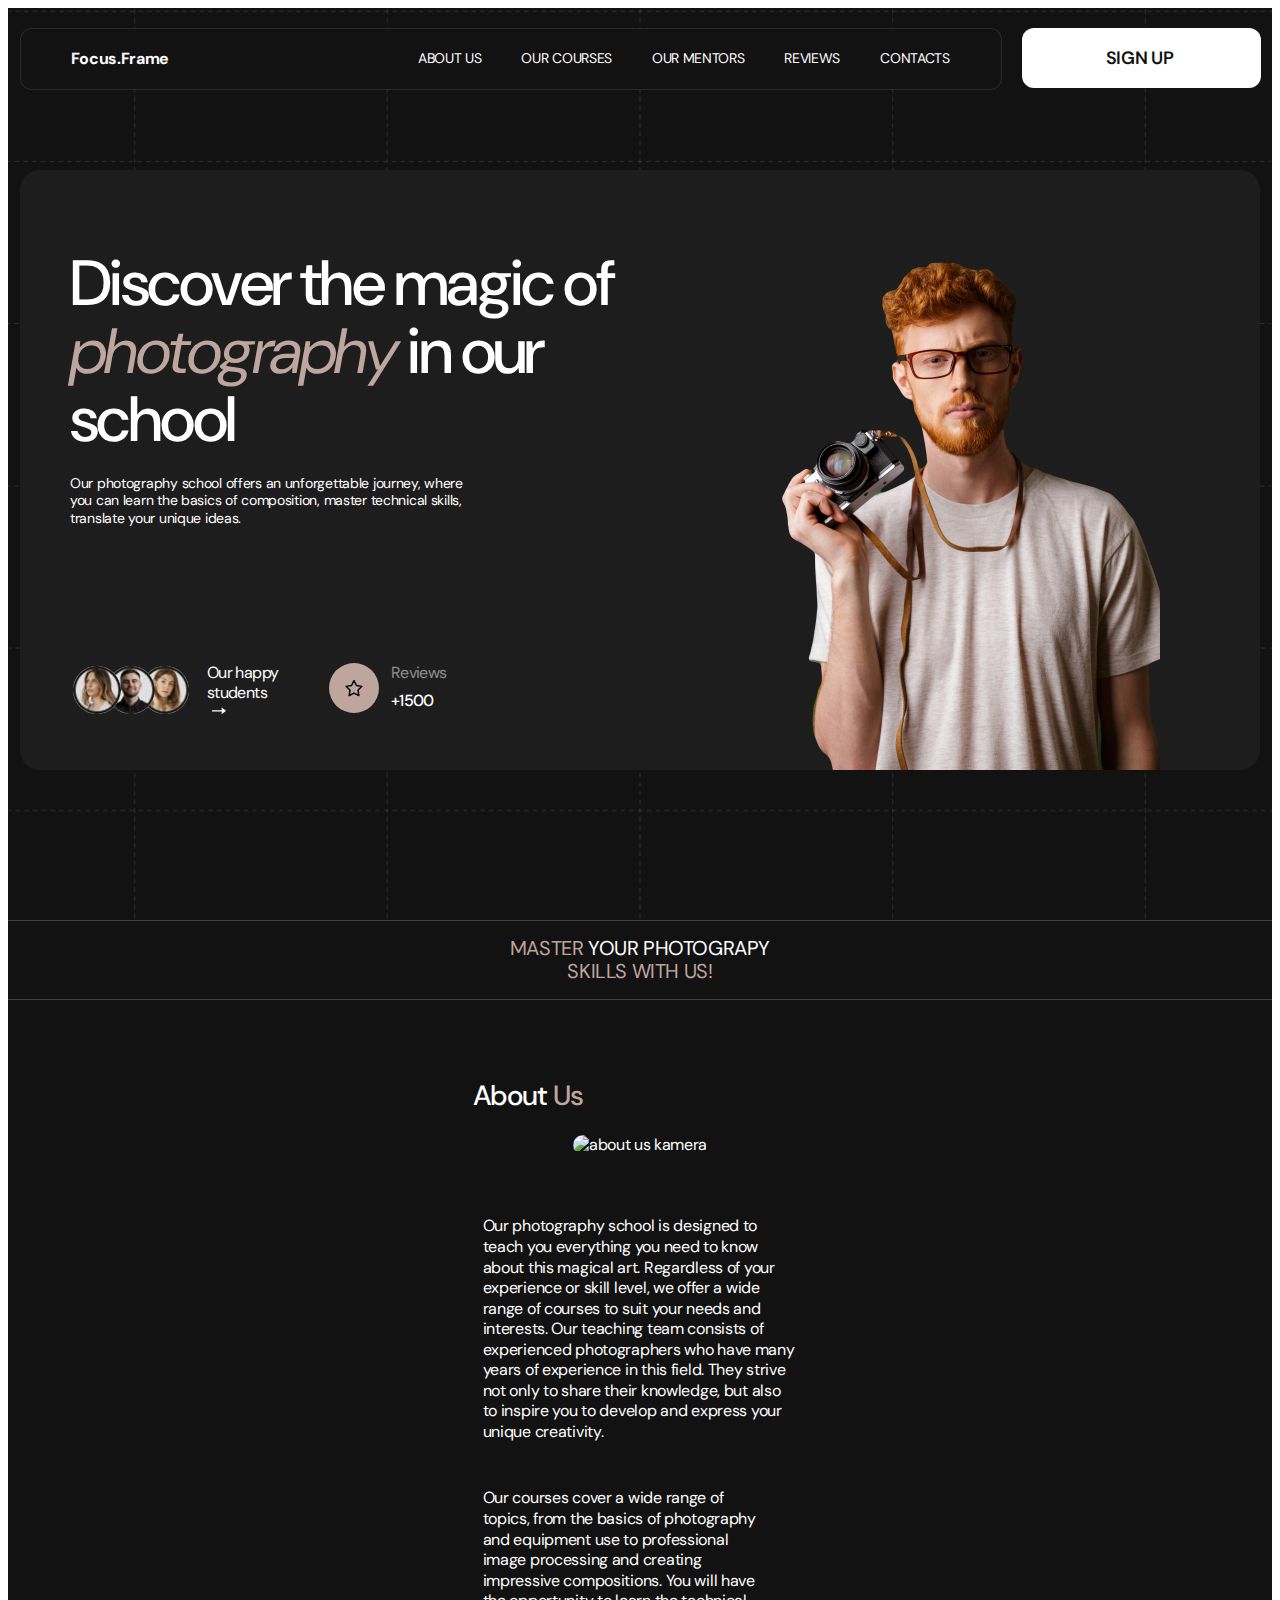
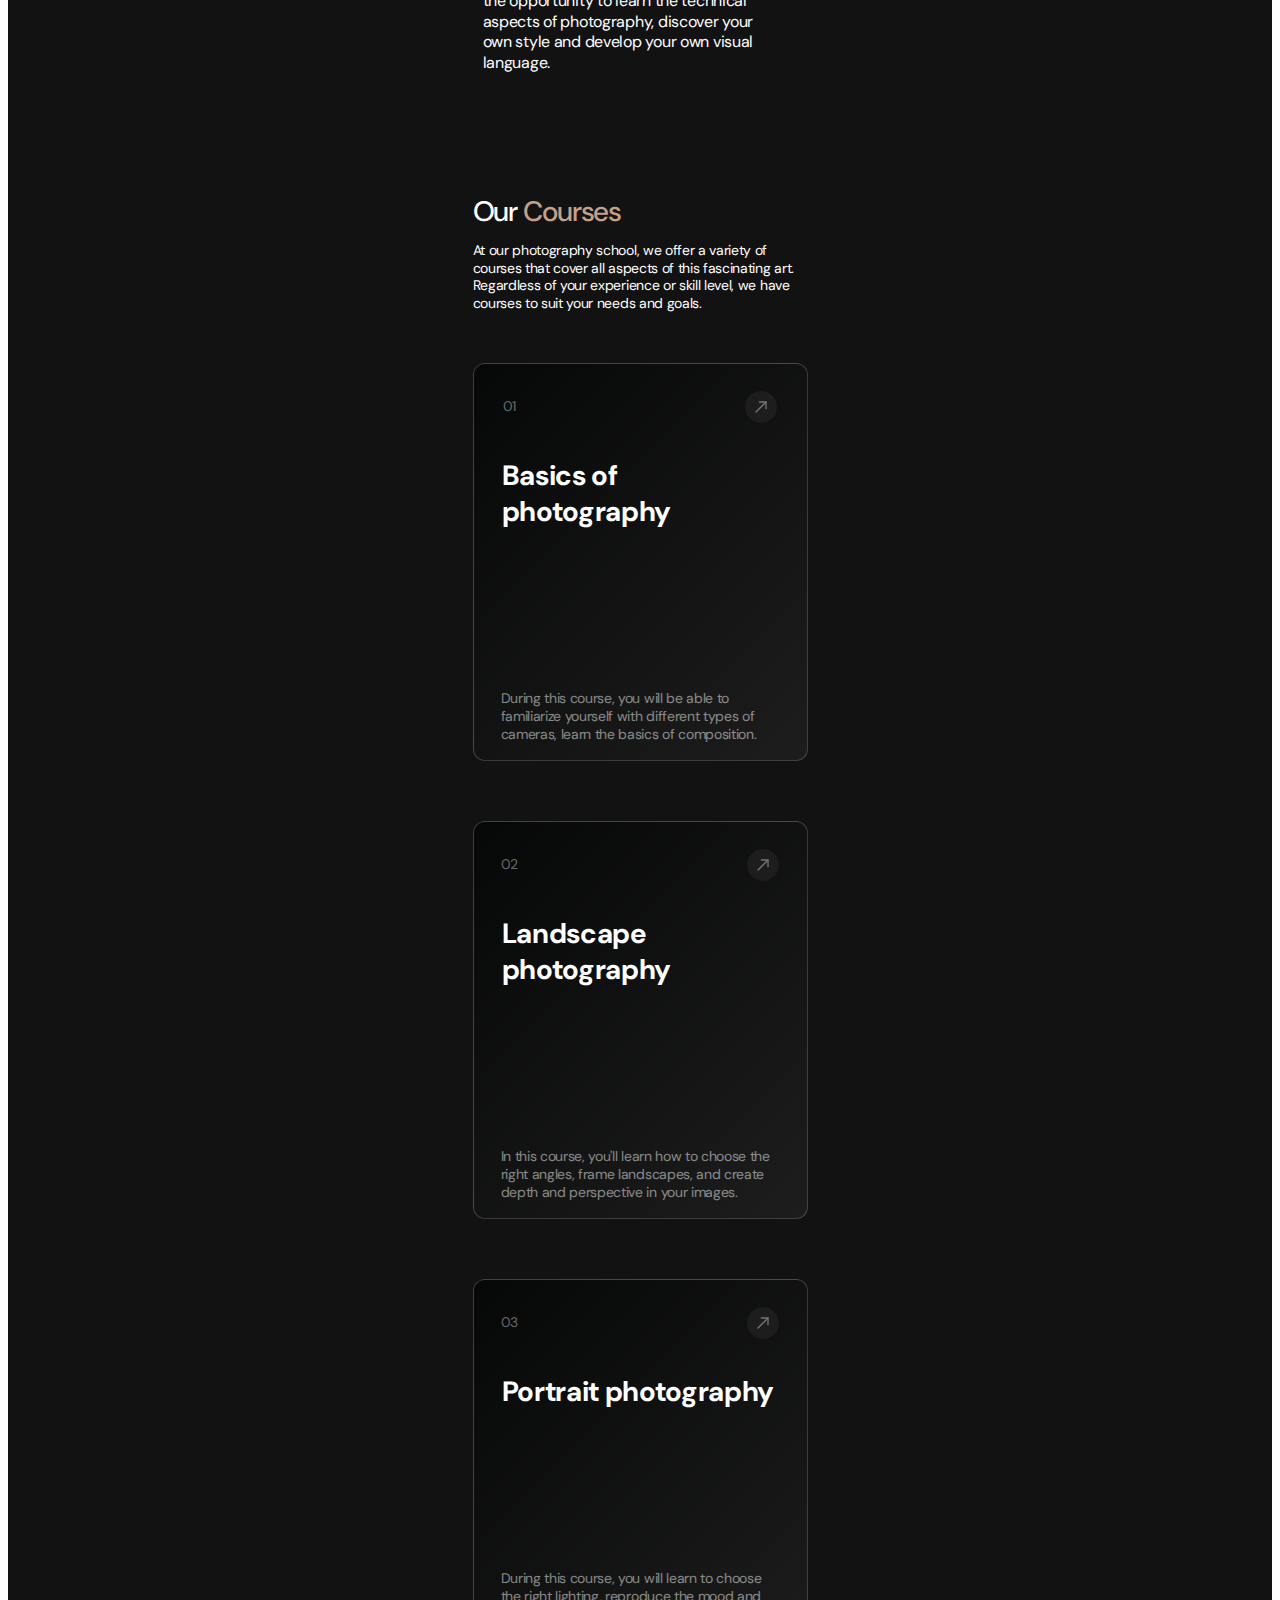
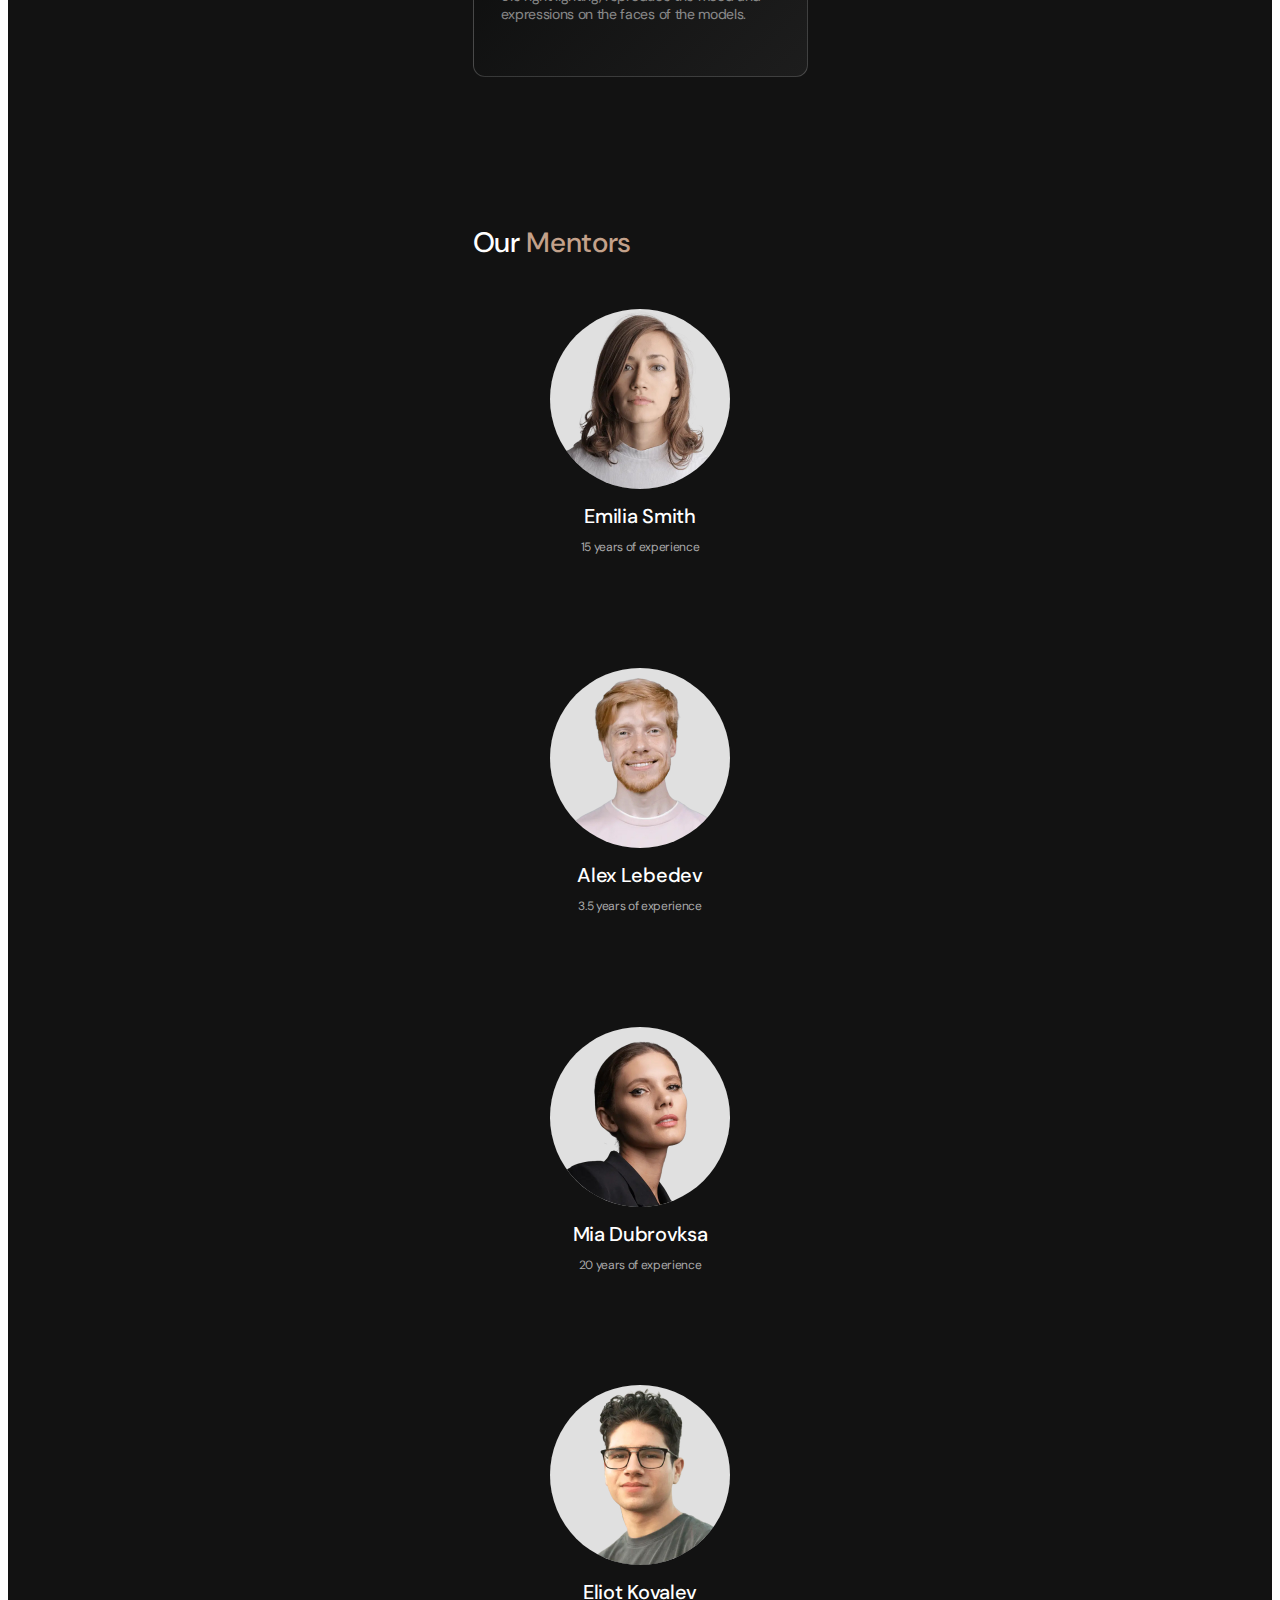
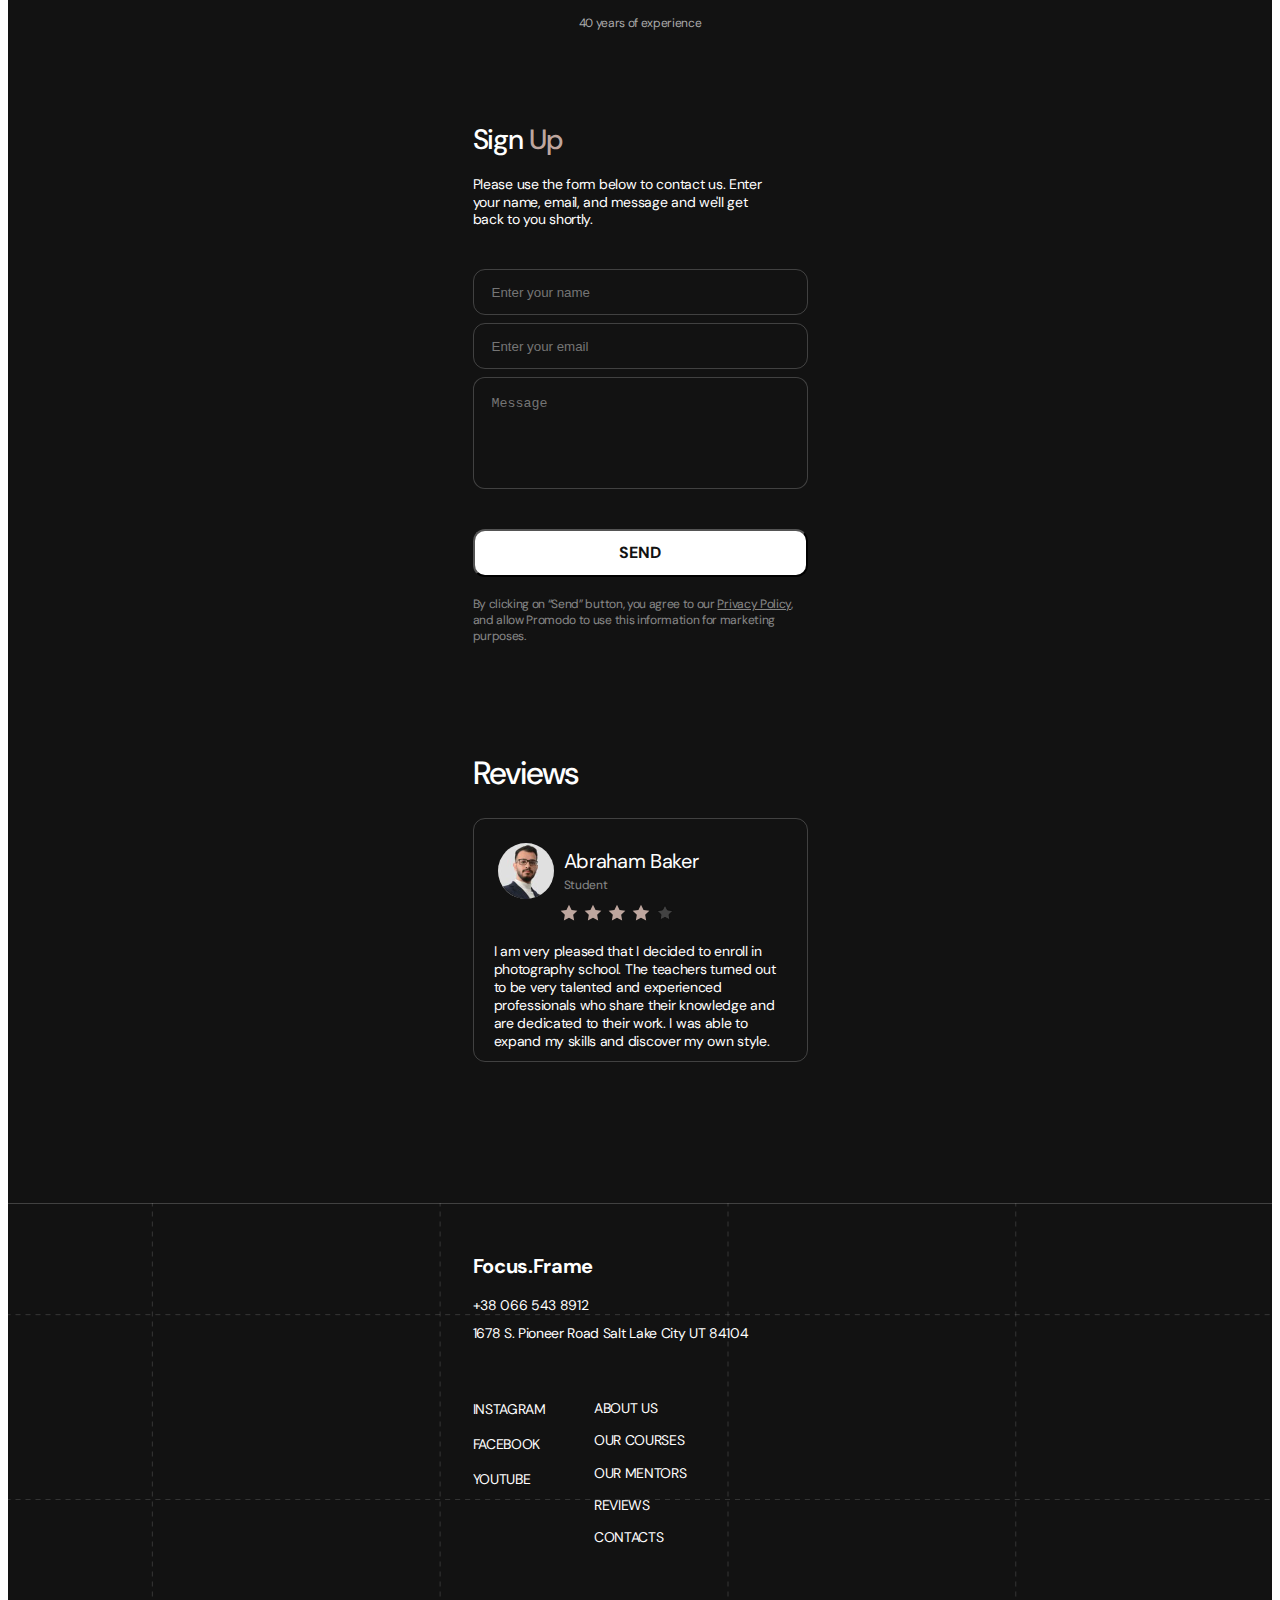
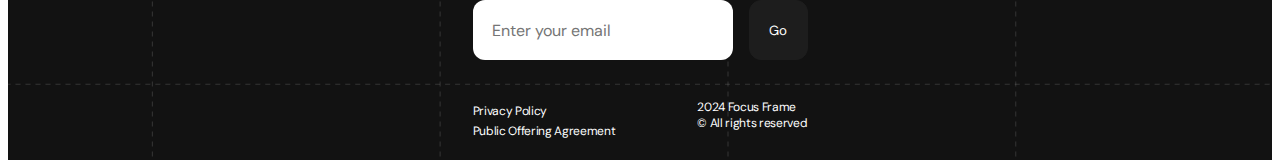
==== commit a2eb02fd: "Merge branch 'main' into tolga" ====
--- a/index.html
+++ b/index.html
@@ -76,8 +76,12 @@
             <a class="sign_a" href="#sign_up">SIGN UP</a>
           </div>
 
+          <div class="mobile_window is-close">
+
+
           <!-- Tablet ve mobile versiyonda menünün açılması için "is-close" u kaldırınız !! -->
-          <div class="mobile_window is-close">
+          <div class="mobile_window is-close ">
+
             <div class="mobile_menu">
               <div class="exit_div">
                 <a href=""><span class="close-btn"></span></a>
--- a/css/styles.css
+++ b/css/styles.css
@@ -858,6 +858,7 @@
   display: flex;
   justify-content: space-between;
   gap: 60px;
+  
 }
 .footer-social-media-links {
   display: flex;
@@ -880,6 +881,8 @@
   flex-direction: column;
   gap: 20px;
   margin-top: 0;
+  font-size: 14px;
+
 }
 
 .footer-en-alt-blok {
@@ -924,10 +927,12 @@
 }
 .footer-privacy-public {
   font-family: "DM Sans", sans-serif;
-  font-weight: 14px;
+  font-size: 14px;
   font-weight: 400;
   color: #fff;
   text-decoration: none;
+  line-height: 1.28em;
+
 }
 .footer-en-alt-blok {
   display: flex;
@@ -939,6 +944,9 @@
 .focus-frame-prag {
   margin: 0;
   padding: 0;
+  font-size: 14px;
+  font-weight: 400;
+  color: #fff;
 }
 
 /* FOOTER-SECTİON BİTTİ */
@@ -1180,6 +1188,61 @@
   .close-btn::before {
     transform: rotate(45deg);
   }
+        width: 100%;
+        height: 100%;
+
+    }
+
+
+    .close-btn::before,
+    .close-btn::after {
+      content: "";
+      position: absolute;
+      top: 50%;
+      left: 0;
+      width: 100%;
+      height: 3px;
+      background-color: black;
+      border-radius: 3px;
+
+    }
+
+    .close-btn::before {
+      transform: rotate(45deg);
+    }
+
+    .close-btn::after {
+      transform: rotate(-45deg);
+    }
+
+    .mobile-nav-list {
+      list-style-type: none;
+      margin-top: 100px;
+      display: flex;
+      flex-direction: column;
+      gap: 20px;
+      padding-left: 20px;
+    }
+    .mobile-nav-item-link {
+      text-decoration: none;
+      color: #121212;
+      font-weight: 400;
+      font-size: 14px;
+      text-transform: uppercase;
+      color: #121212;
+      font-family: "DM Sans", sans-serif;
+    }
+    .mobile-nav-item-link:hover {
+      font-weight: 700;
+    }
+    .mobile_menu_img {
+      object-fit: cover;
+    }
+    .mobile_menu_img img {
+      display: block;
+      width: 100%;
+      height: 100%;
+    }
 
   .close-btn::after {
     transform: rotate(-45deg);
@@ -1336,11 +1399,78 @@
     margin-left: 27px;
   }
 
+
   /* OUR-COURSES-SECTİON BİTTİ */
 
   /* OUR-MENTORS-SECTİON BAŞLADI */
 
   /* OUR-MENTORS-SECTİON BİTTİ */
+
+    /* OUR-MENTORS-SECTİON BAŞLADI */
+    .mentors-container{
+      max-width: 335px;
+
+    }
+    .mentor-head{
+      font-size: 28px;
+      line-height: 1.14em
+    }
+    .mentor h3{
+      font-size: 20px;
+      line-height: 1.2em;
+
+    }
+    .mentor p{
+      font-size: 12px;
+      line-height: 1.3em;
+    }
+    /* OUR-MENTORS-SECTİON BİTTİ */
+
+    /* SIGN-UP-SECTİON BAŞLADI */
+    .sign_up {
+      padding-top: 80px;
+    }
+    .sign_up_container {
+      display: flex;
+      max-width: 335px;
+      margin: 0 auto;
+    }
+    .sign-up-tittle {
+      font-size: 28px;
+      line-height: 1.14em;
+    }
+    .sign_up_desc {
+      font-size: 14px;
+      line-height: 1.28em;
+      max-width: 295px;
+    }  
+    .input-group {
+      gap: 8px;
+    }
+    .input-prop {
+      max-width: 335px;
+      height: 46px;
+    }
+    .input-group .message {
+      max-width: 335px;
+      height: 112px;
+    }
+    .send-button {
+      
+      width: 335px;
+      height: 48px;
+      font-size: 16px;
+      line-height: 1.25em;
+    }
+   
+    .alt-metin {
+      font-size: 12px;
+      line-height: 1.33em;
+    }
+    .camera-group {
+      display: none;
+    }
+
 
   /* SIGN-UP-SECTİON BAŞLADI */
 
@@ -1433,9 +1563,58 @@
 
   /* REVİEWS-SECTİON BİTTİ */
 
-  /* FOOTER-SECTİON BAŞLADI */
-
-  /* FOOTER-SECTİON BİTTİ */
+  
+    /* FOOTER-SECTİON BAŞLADI */
+
+    .footer-container {
+      flex-direction: column;
+      max-width: 335px;
+      gap: 40px;
+
+    }
+    .footer-orta-blok {
+      max-width: 214px;
+       gap: 40px;
+
+    }
+    .footer-social-media-links {
+      gap: 14px;
+      line-height: 1.30em;
+
+    }
+    .nav-list {
+      gap: 14px;
+      line-height: 1.30em;
+      padding-left: 0;
+
+    }
+    .footer-input-email {
+      width: 267px;
+
+    }
+    .footer-input-email:focus-within {
+      width: 267px;
+    }
+    .footer-privacy-public {
+      font-size: 12px;
+      line-height: 1.33em;
+    }
+    .footer-en-alt-blok {
+      max-width: 335px;
+      gap: 72px;
+      padding-bottom: 20px;
+      padding-top: 40px;
+
+
+    }
+    .focus-frame-prag {
+      font-size: 12px;
+      line-height: 1.33em;
+    }
+    
+    /* FOOTER-SECTİON BİTTİ */
+  }
+
 }
 
 @media screen and (min-width: 768px) and (max-width: 1279px) {
@@ -1832,11 +2011,25 @@
     /* OUR-COURSES-SECTİON BİTTİ */
 
     /* OUR-MENTORS-SECTİON BAŞLADI */
-
+    .mentors-container{
+      max-width: 704px;
+      
+    }
+    .mentor-head{
+      padding-left: 32px;
+    }
+
+    
     /* OUR-MENTORS-SECTİON BİTTİ */
 
     /* SIGN-UP-SECTİON BAŞLADI */
-
+    .sign_up_container {
+      padding-left: 32px;
+      max-width: 704px;
+    }
+    .camera-group {
+      display: none;
+    }
     /* SIGN-UP-SECTİON BİTTİ */
 
     /* REVİEWS-SECTİON BAŞLADI */
@@ -1930,6 +2123,51 @@
     /* REVİEWS-SECTİON BİTTİ */
 
     /* FOOTER-SECTİON BAŞLADI */
+    .footer-container {
+      
+      max-width: 704px;
+      gap: 48px;
+
+    }
+    .footer-sol-blok {
+      gap: 25px;
+    }
+    .footer-logo{
+      font-size: 16px;
+    }
+    
+    .footer-adress-list {
+      width: 152px;
+      margin: 0;
+    }
+    
+    .footer-orta-blok {
+      gap: 25px;
+    }
+    .orta-blok-links {
+    line-height: 1.28em;
+    font-size: 14px;
+    }
+    .footer-social-media-links {
+      gap: 14px;
+    }
+    .nav-list {
+      padding: 0;
+      gap: 14px;
+      margin: 0;
+    }
+    .footer-input-email {
+      width: 178px;
+    }
+    .footer-input {
+      gap: 8px;
+    }
+    .footer-en-alt-blok {
+      max-width: 704px;
+      padding-top: 74px;
+
+    }
+
 
     /* FOOTER-SECTİON BİTTİ */
   }
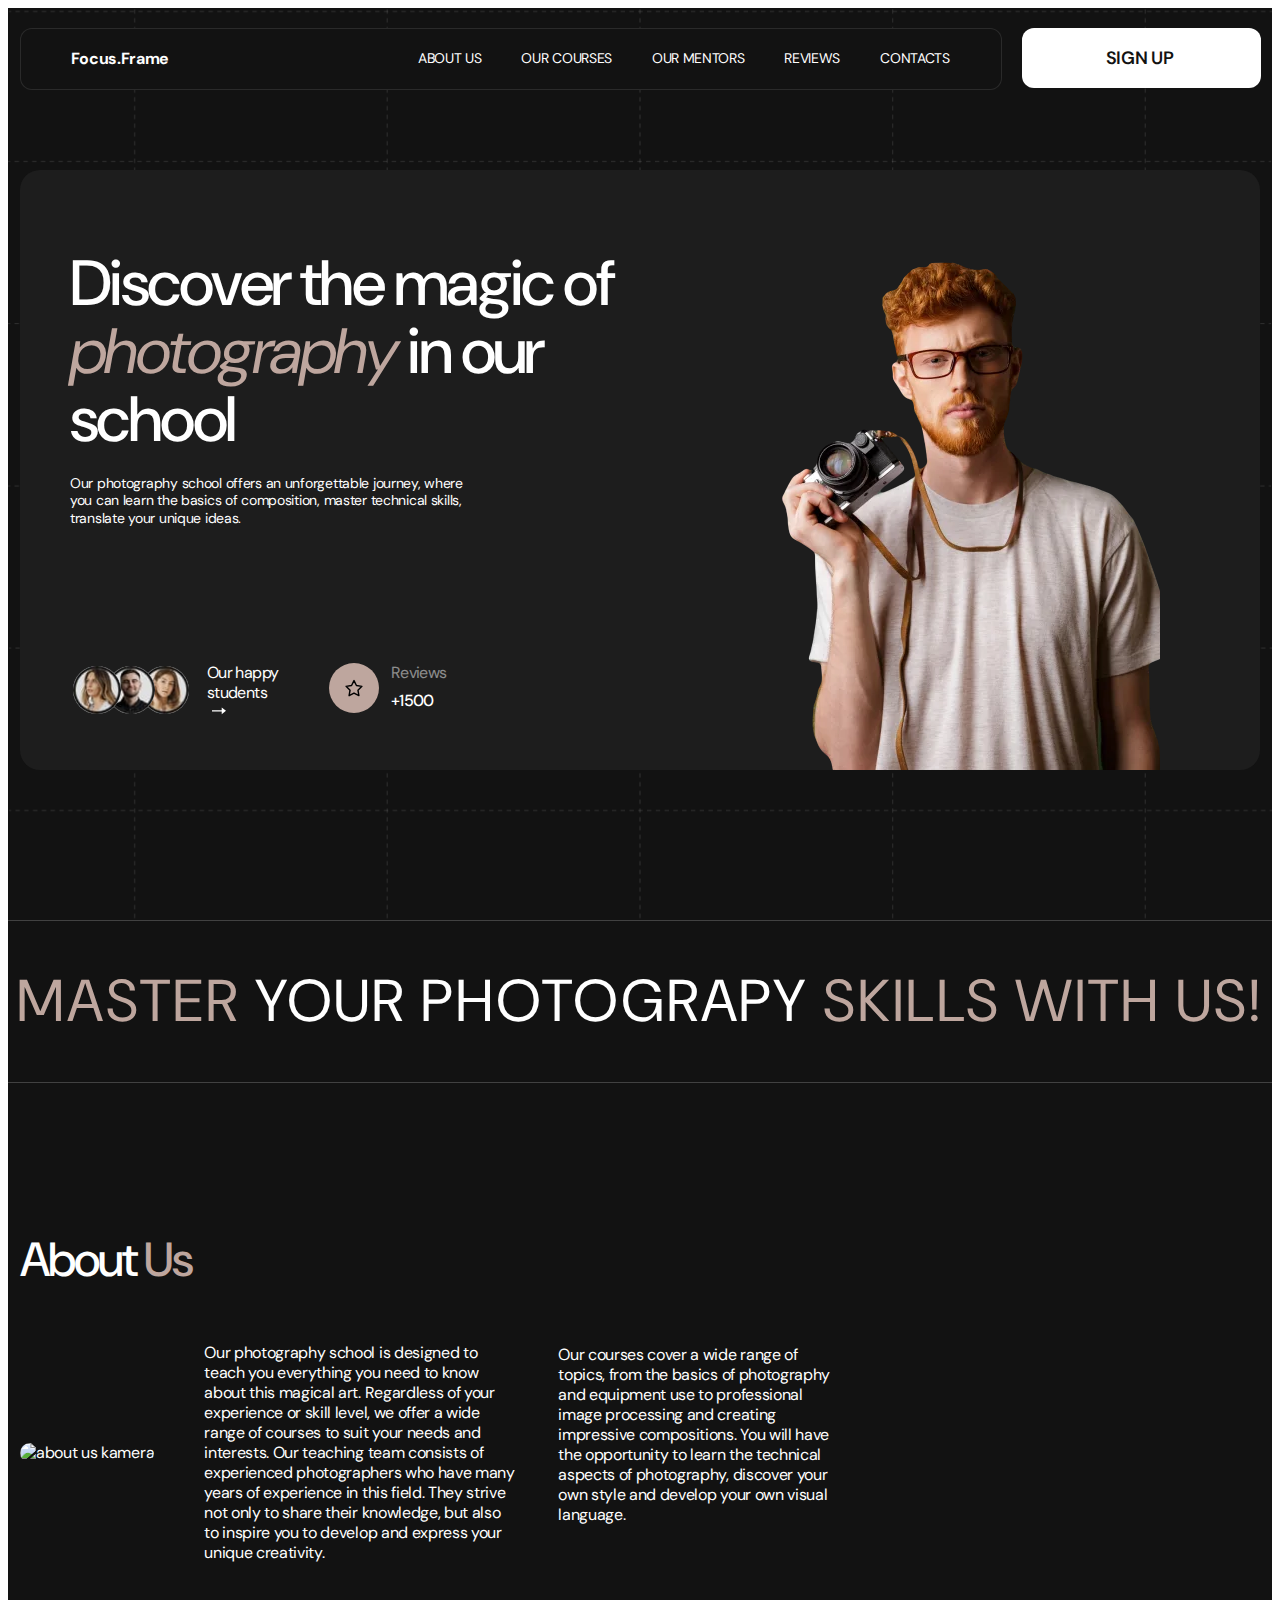
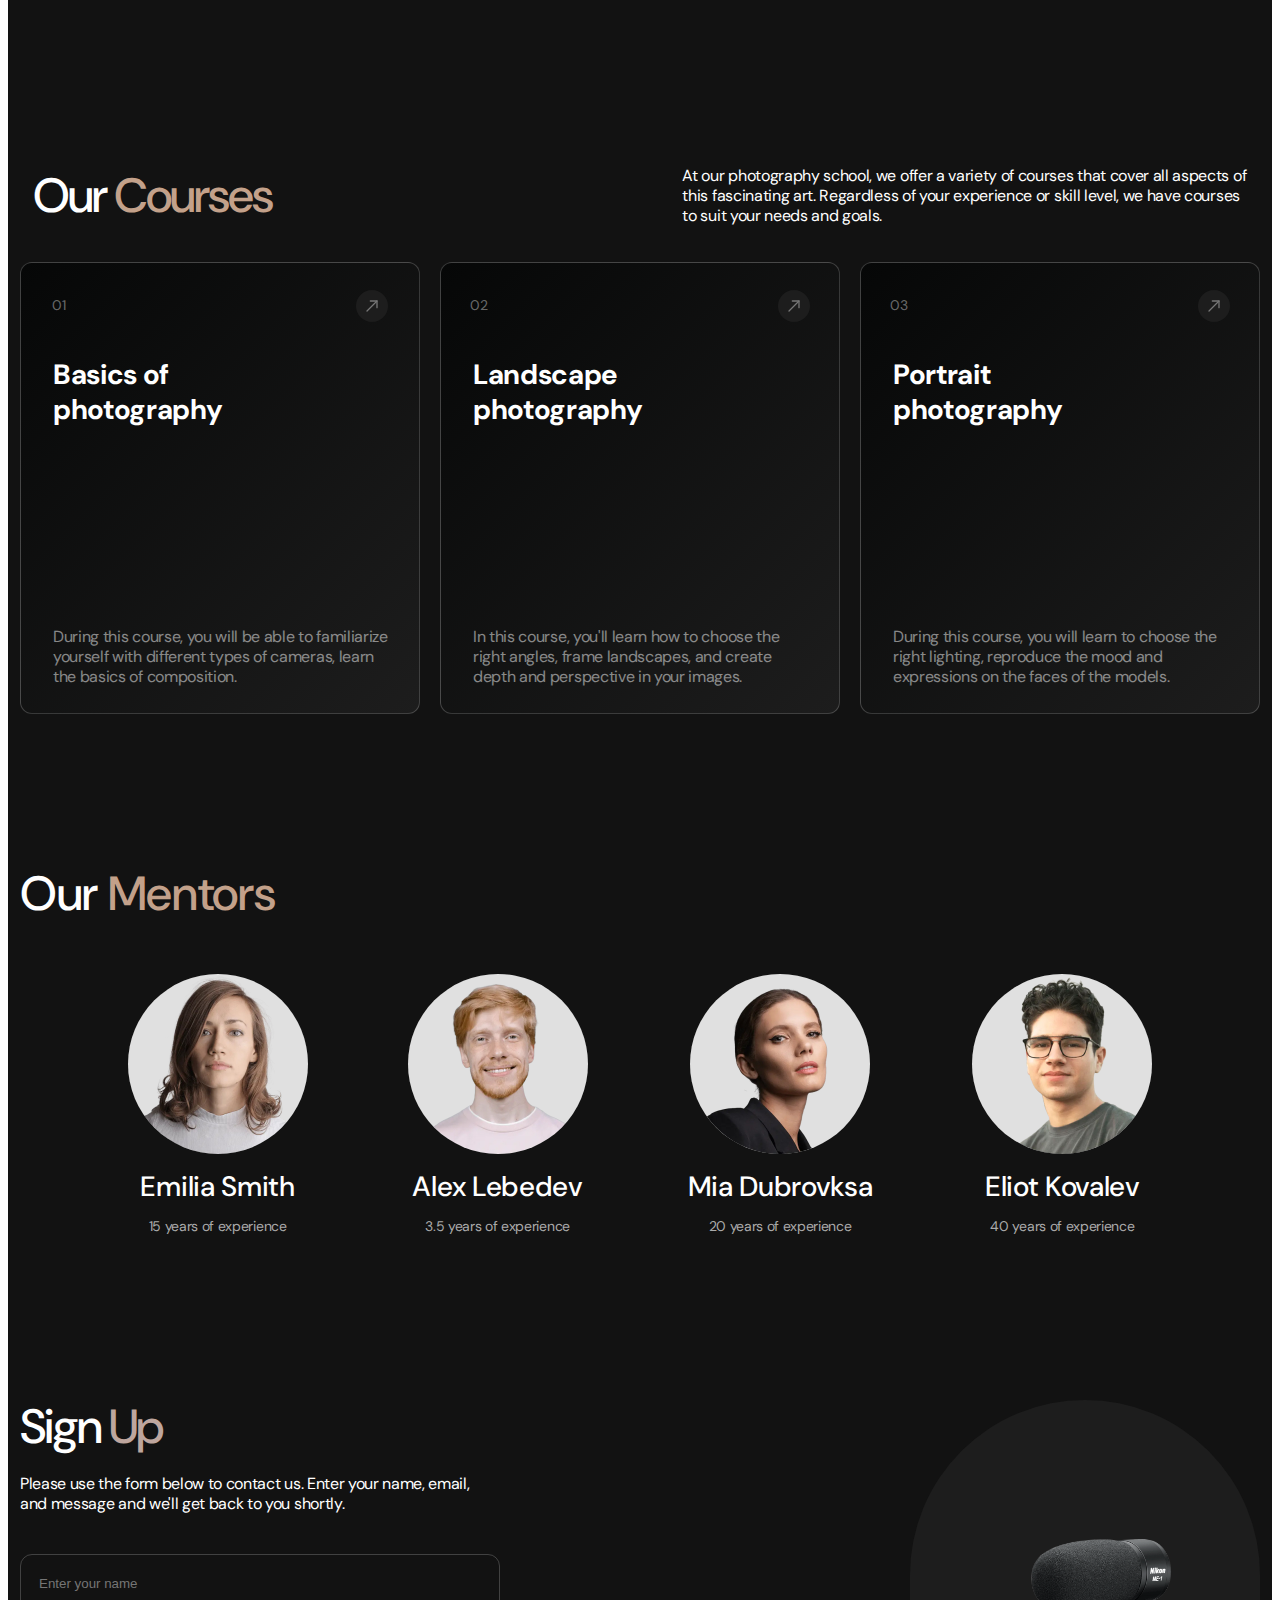
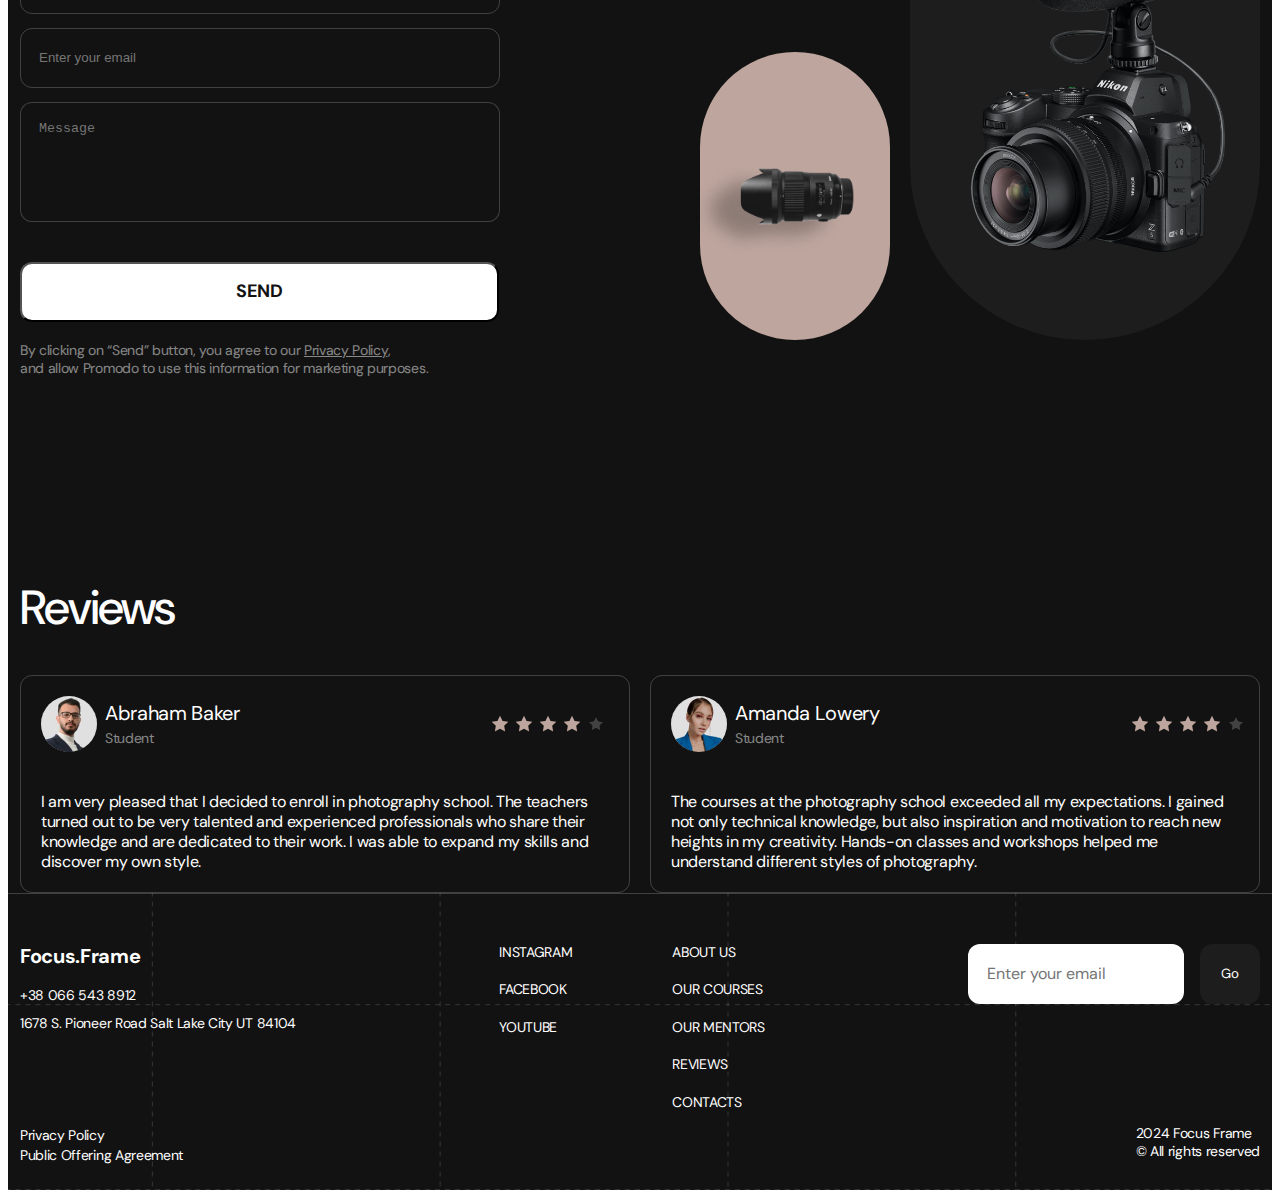
==== commit 1045f8ea: "img optimizasyonu" ====
--- a/index.html
+++ b/index.html
@@ -203,8 +203,9 @@
         </div>
         <div class="cameramen_cont">
           <img
-            srcset="./images/cameramen.png 1x, ./images/cameramen@2x.png 2x"
-            alt="cameramen"
+            src="./images/cameramen.webp"
+            srcset="./images/cameramen@2x.webp 2x"
+            alt="cameramen" loading="lazy"
           />
         </div>
       </section>
--- a/css/styles.css
+++ b/css/styles.css
@@ -1029,7 +1029,7 @@
       background-color: #1d1d1d;
       margin-left: auto;
       margin-right: auto;
-      width: 280px;
+      max-width: 320px;
       height: 750px;
     }
     .hero_container {
@@ -1171,7 +1171,7 @@
       width: 100%;
       height: 100%;
     }
-  }
+  
 
   .close-btn::before,
   .close-btn::after {
@@ -1188,11 +1188,7 @@
   .close-btn::before {
     transform: rotate(45deg);
   }
-        width: 100%;
-        height: 100%;
-
-    }
-
+        
 
     .close-btn::before,
     .close-btn::after {
@@ -1287,7 +1283,7 @@
   }
 
   .master {
-    font-size: 20px;
+    font-size: 24px;
     max-width: 335px;
     line-height: 1.14;
     letter-spacing: -0.02em;
@@ -1297,7 +1293,7 @@
 
   /* ABOUT-SECTİON BAŞLADI */
   .kamera-img {
-    width: 335px;
+    max-width: 320px;
     height: 209px;
     overflow: hidden;
   }
@@ -1363,7 +1359,7 @@
     margin: 0 auto;
   }
   .course-card {
-    width: 335px;
+    max-width: 320px;
     height: 398px;
     line-height: 1.28;
     letter-spacing: -0.02em;
@@ -1448,16 +1444,16 @@
       gap: 8px;
     }
     .input-prop {
-      max-width: 335px;
+      max-width: 320px;
       height: 46px;
     }
     .input-group .message {
-      max-width: 335px;
+      max-width: 320px;
       height: 112px;
     }
     .send-button {
       
-      width: 335px;
+      max-width: 320px;
       height: 48px;
       font-size: 16px;
       line-height: 1.25em;
@@ -1525,9 +1521,6 @@
     margin: 4px;
   }
 
-  .reviews-image {
-  }
-
   .reviews-info-plus {
     margin-left: 10px;
     width: 280px;
@@ -1552,9 +1545,6 @@
 
   .review-stars {
     margin-left: 65px;
-  }
-
-  .review-stars-two {
   }
 
   .icon-herostar use {
@@ -2113,8 +2103,6 @@
       padding-top: 0;
     }
 
-    .review-stars-two {
-    }
 
     .icon-herostar use {
       fill: #bea69e;
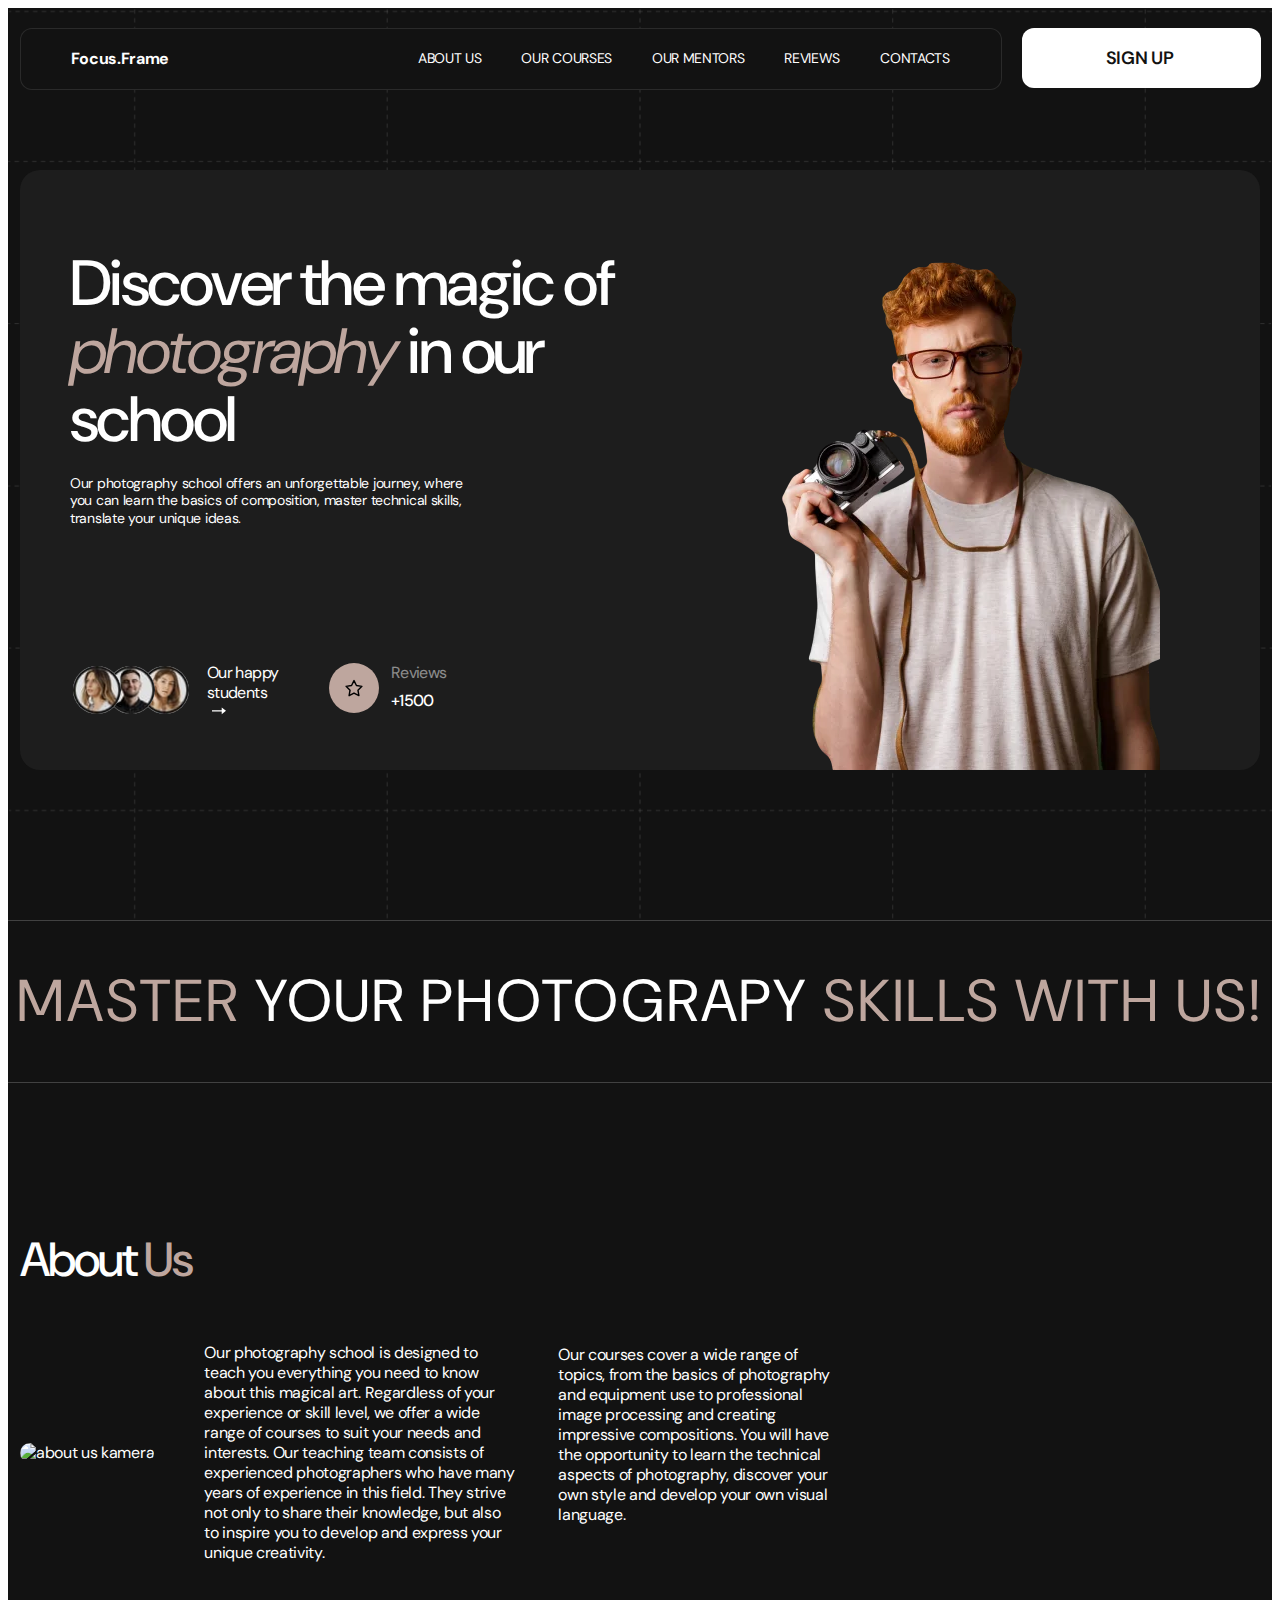
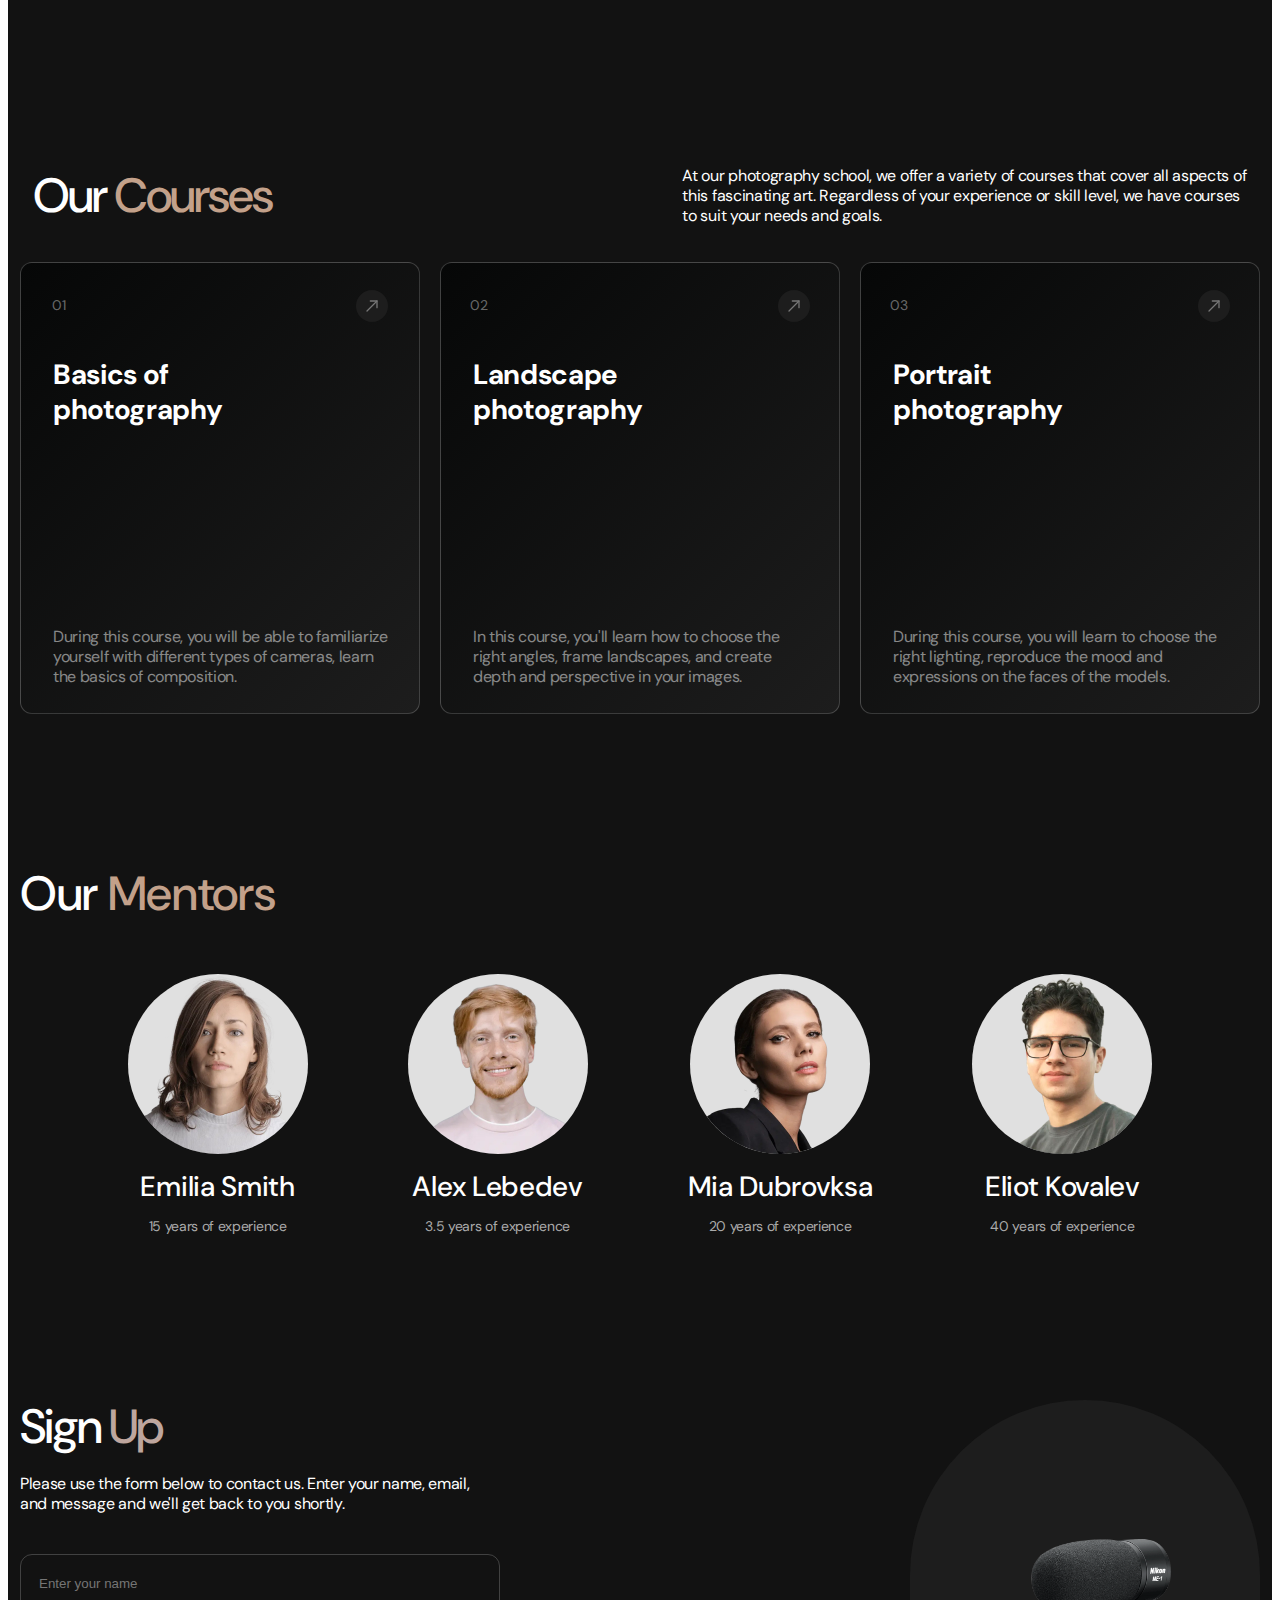
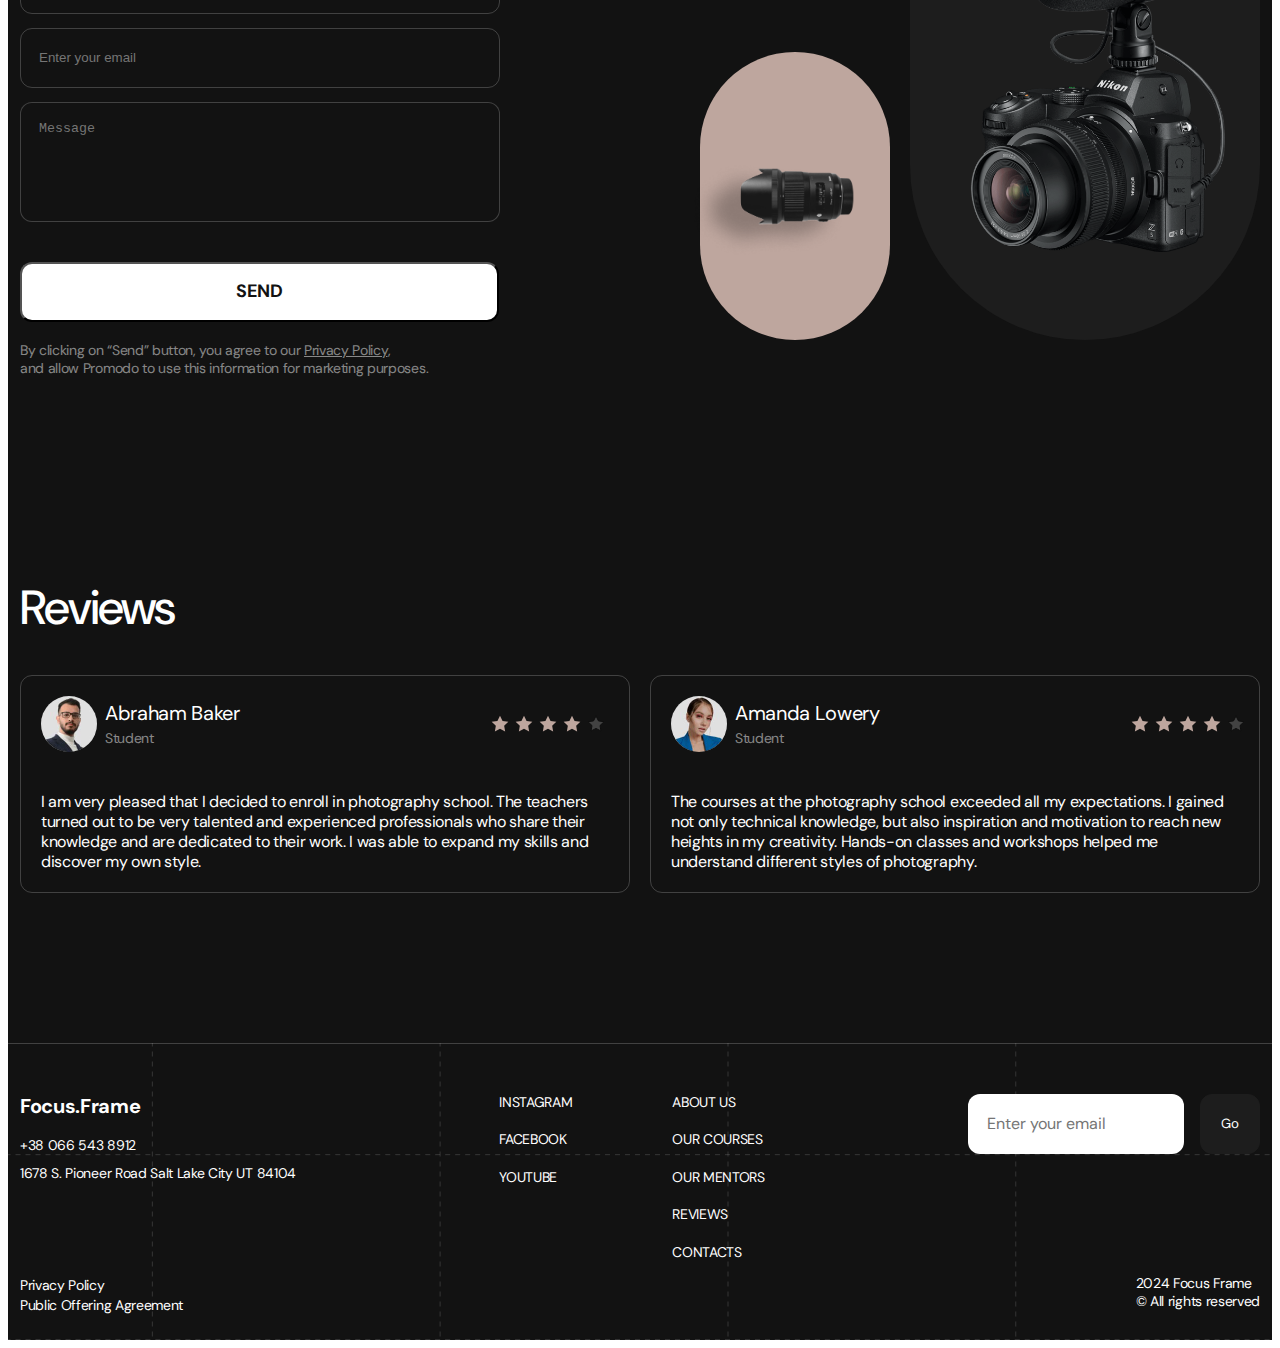
==== commit a2caa5ab: "Update index.html" ====
--- a/index.html
+++ b/index.html
@@ -126,6 +126,7 @@
             </div>
           </div>
         </div>
+      </div>
       </header>
       <!-- HEADER BİTTİ-->
 
@@ -145,29 +146,32 @@
             <ul class="happy-list">
               <li class="happy-item">
                 <img
+                  src="./images/girl.jpg"
                   srcset="./images/girl.jpg 1x, ./images/girl@2x.jpg 2x"
                   alt="girl1"
-                  width="54px"
-                  height="54px"
+                  width="54"
+                  height="54"
                 />
               </li>
               <li class="happy-item">
                 <img
+                  src="./images/boy.jpg"
                   srcset="./images/boy.jpg 1x, ./images/boy@2x.jpg 2x"
                   alt="boy"
-                  width="54px"
-                  height="54px"
+                  width="54"
+                  height="54"
                 />
               </li>
               <li class="happy-item">
                 <img
+                  src="./images/secondgirl.jpg"
                   srcset="
                     ./images/secondgirl.jpg    1x,
                     ./images/secondgirl@2x.jpg 2x
                   "
                   alt="secondgirl"
-                  width="54px"
-                  height="54px"
+                  width="54"
+                  height="54"
                 />
               </li>
             </ul>
@@ -464,10 +468,10 @@
             <div class="reviews-infostar">
               <div class="reviews-info">
                 <img
-                  src="images\abraham.jpg"
+                  src="images/abraham.jpg"
                   alt="Abraham Baker"
                   class="reviews-image"
-                  srcset="images\abraham@2x.jpg"
+                  srcset="images/abraham@2x.jpg"
                 />
                 <div class="reviews-info-plus">
                   <p class="review-personne-name">Abraham Baker</p>
@@ -507,10 +511,10 @@
             <div class="reviews-infostar">
               <div class="reviews-info">
                 <img
-                  src="images\amanda.jpg"
+                  src="images/amanda.jpg"
                   alt="Amanda Lowery"
                   class="reviews-image"
-                  srcset="images\amanda@2x.jpg"
+                  srcset="images/amanda@2x.jpg"
                 />
                 <div class="reviews-info-plus">
                   <p class="review-personne-name">Amanda Lowery</p>
@@ -571,9 +575,9 @@
         </div>
         <div class="footer-orta-blok">
           <div class="footer-social-media-links">
-            <a href="instagram" class="orta-blok-links">instagram</a>
-            <a href="facebook" class="orta-blok-links">facebook</a>
-            <a href="youtube" class="orta-blok-links">youtube</a>
+            <a href="https://www.instagram.com" class="orta-blok-links">instagram</a>
+            <a href="https://www.facebook.com" class="orta-blok-links">facebook</a>
+            <a href="https://www.youtube.com" class="orta-blok-links">youtube</a>
           </div>
           <nav class="footer-nav">
             <ul class="nav-list">
--- a/css/styles.css
+++ b/css/styles.css
@@ -671,6 +671,7 @@
   color: #ffffff;
   font-family: "DM Sans", sans-serif;
   padding-top: 150px;
+  padding-bottom: 150px;
 }
 
 .reviews-container {
